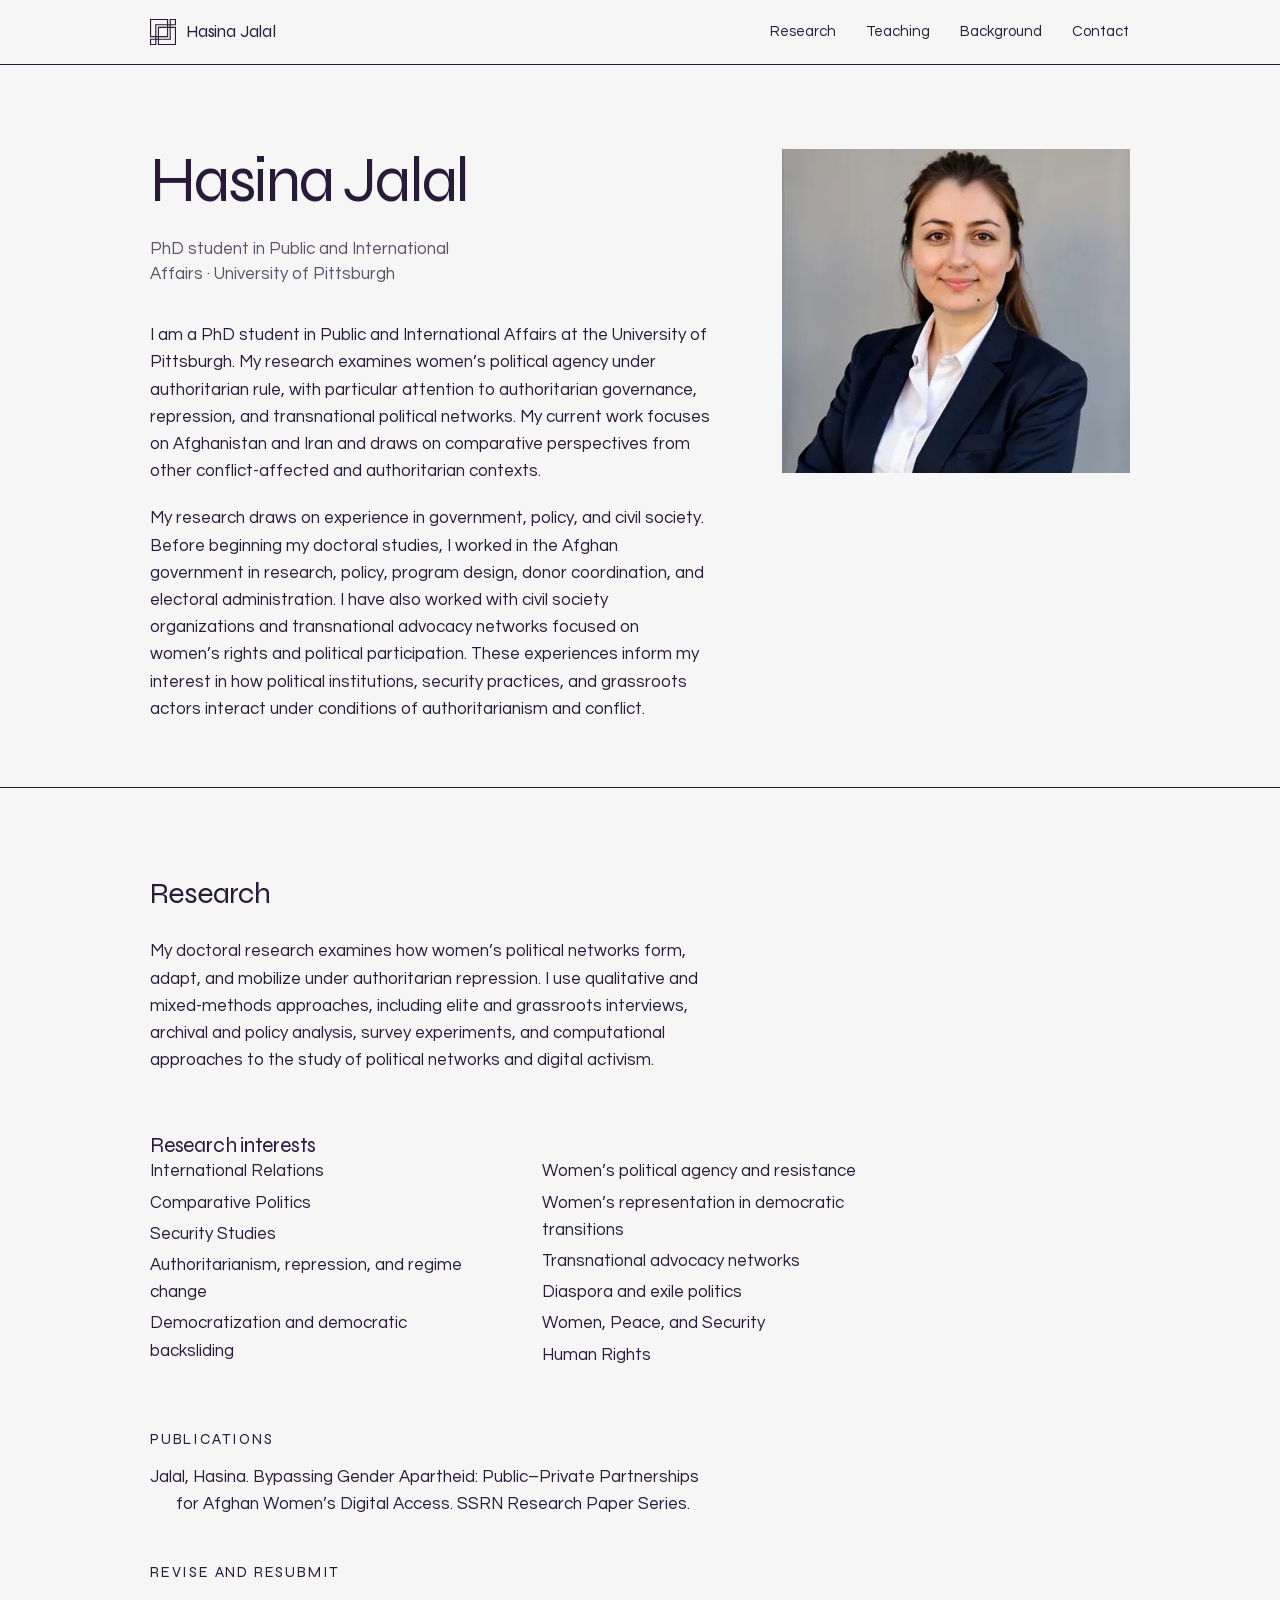
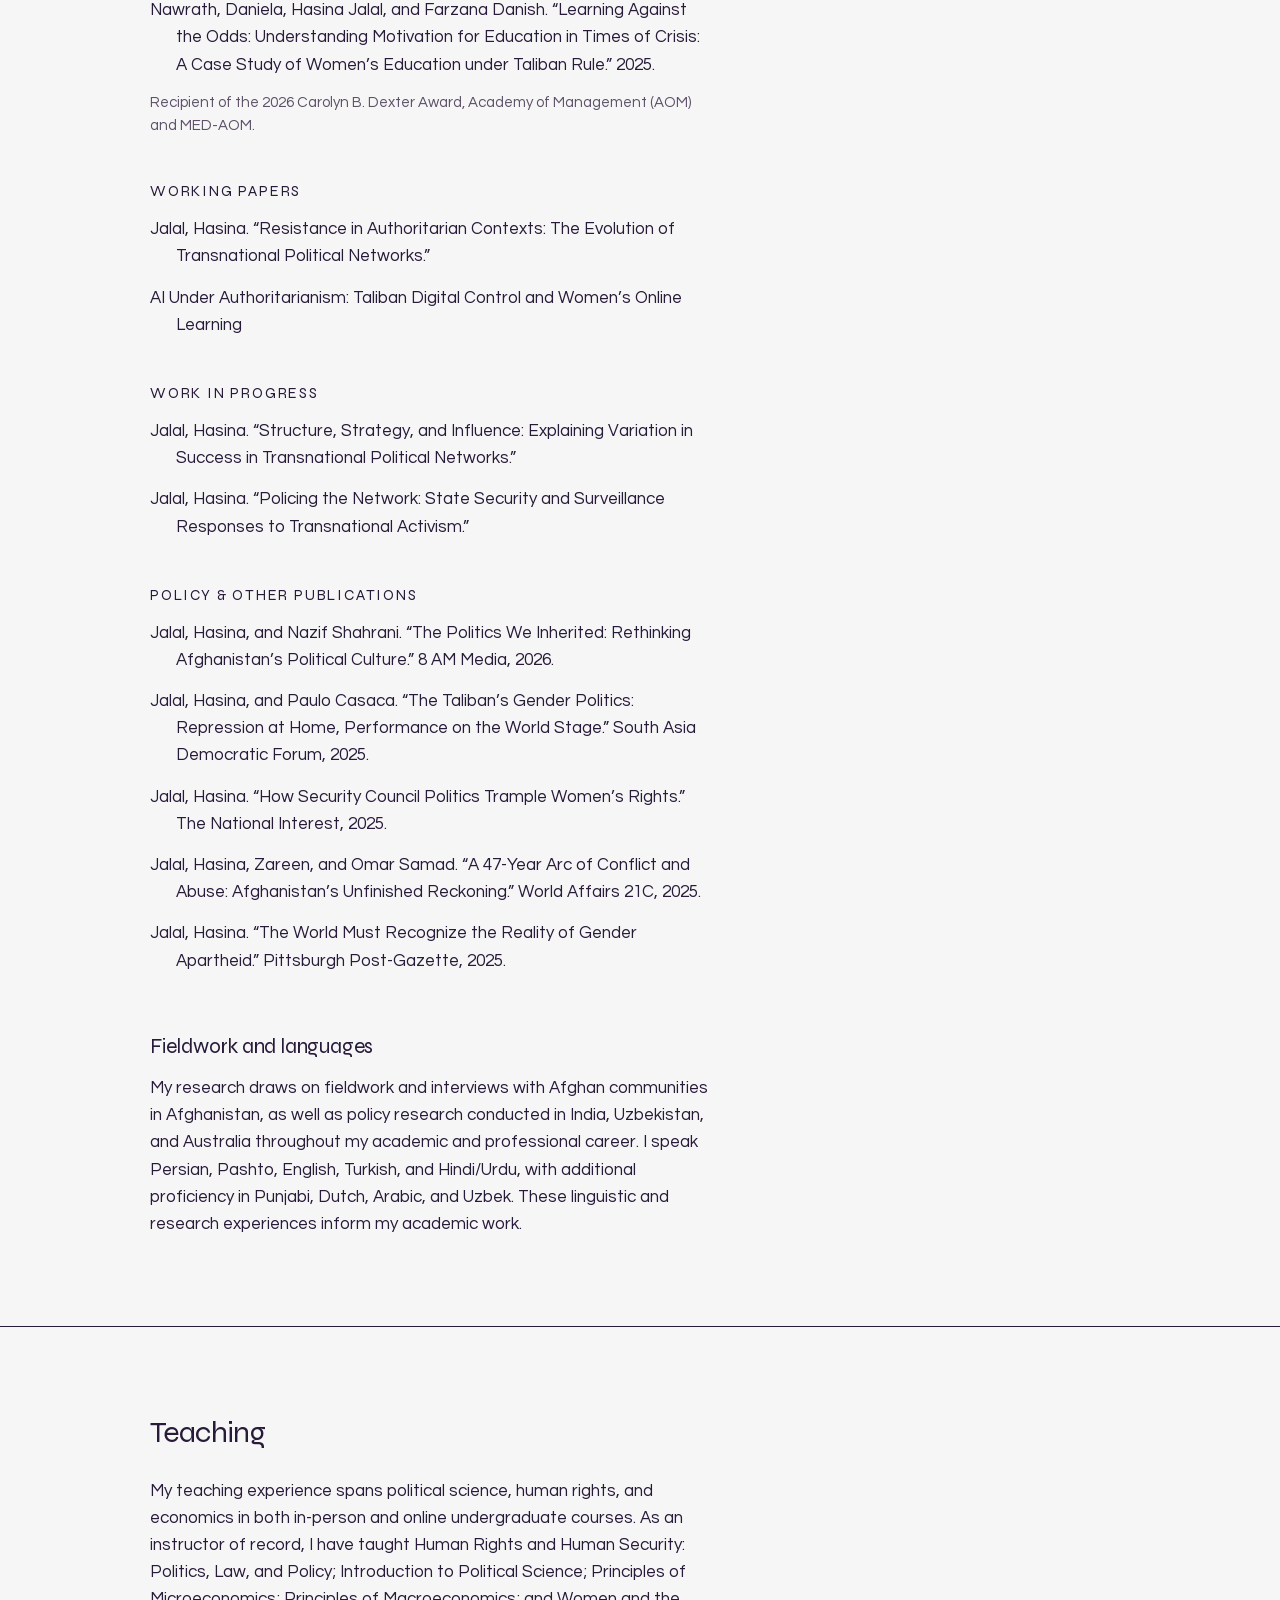
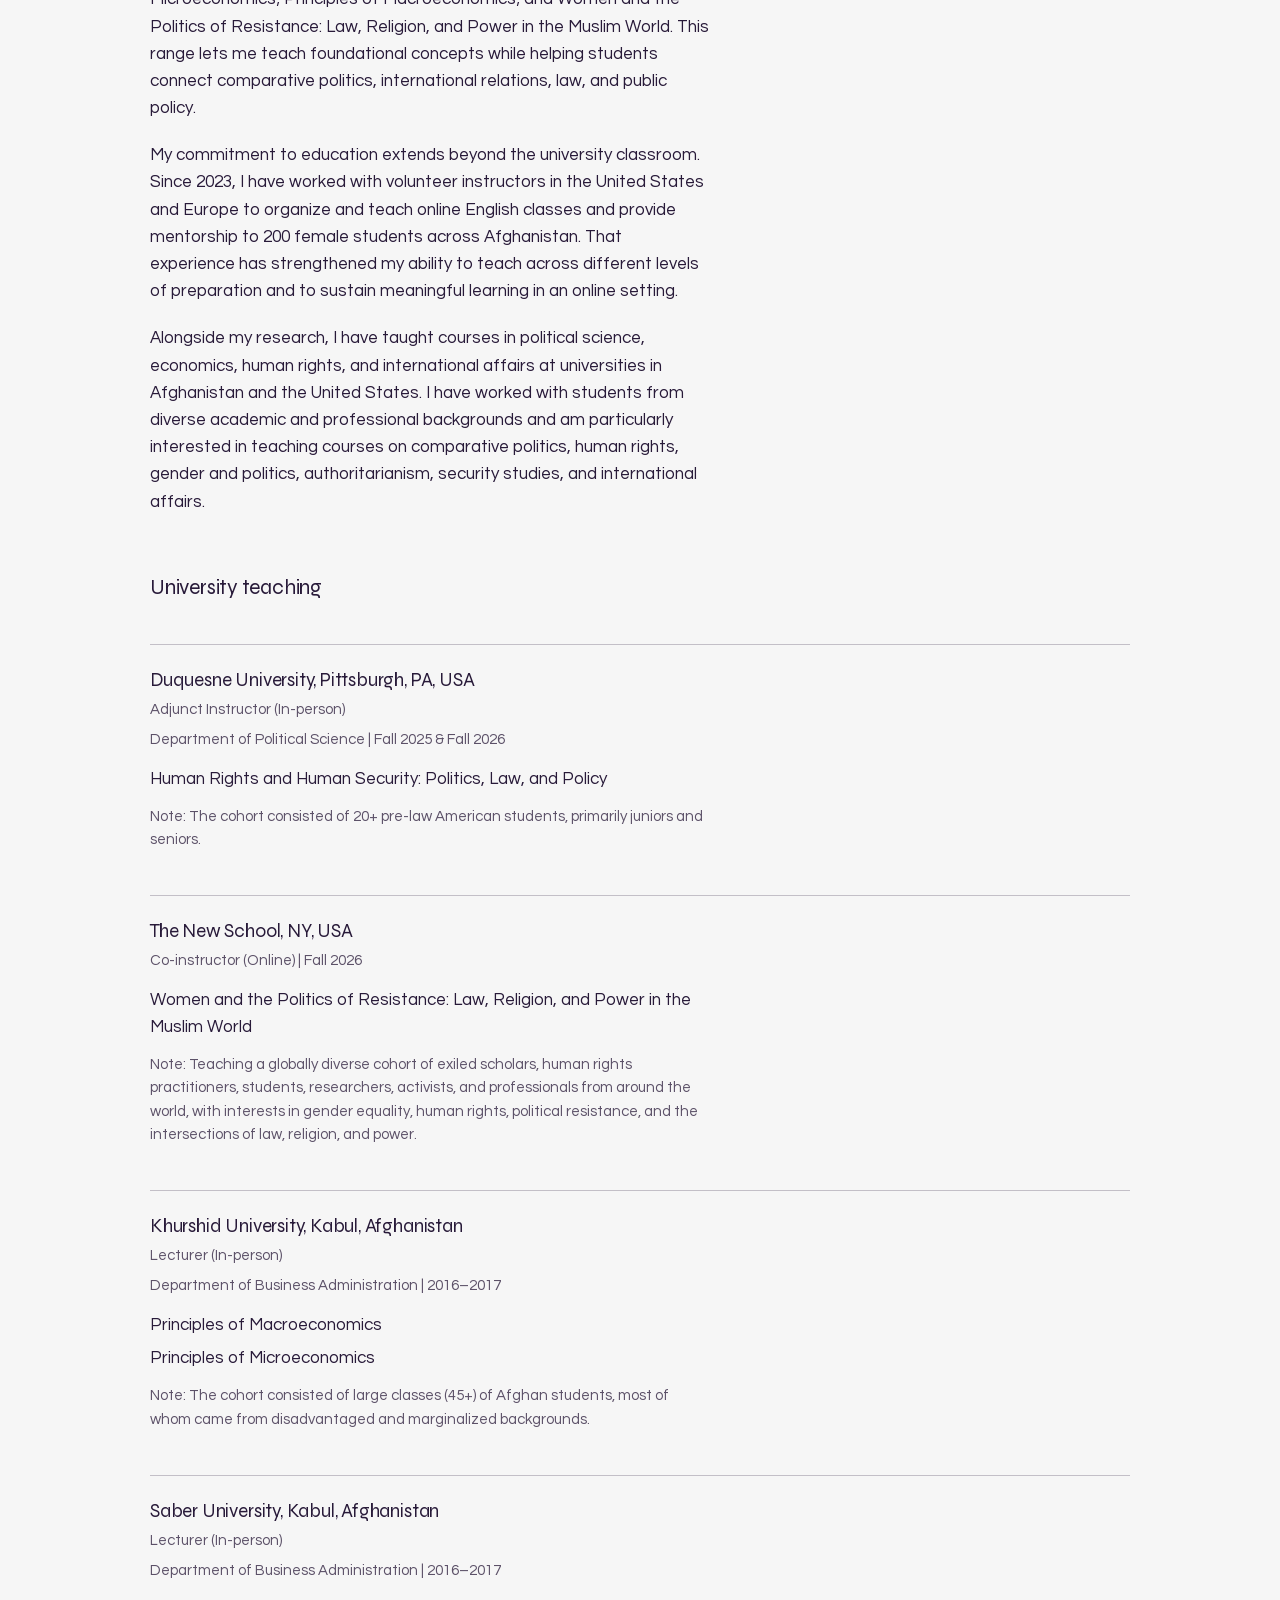
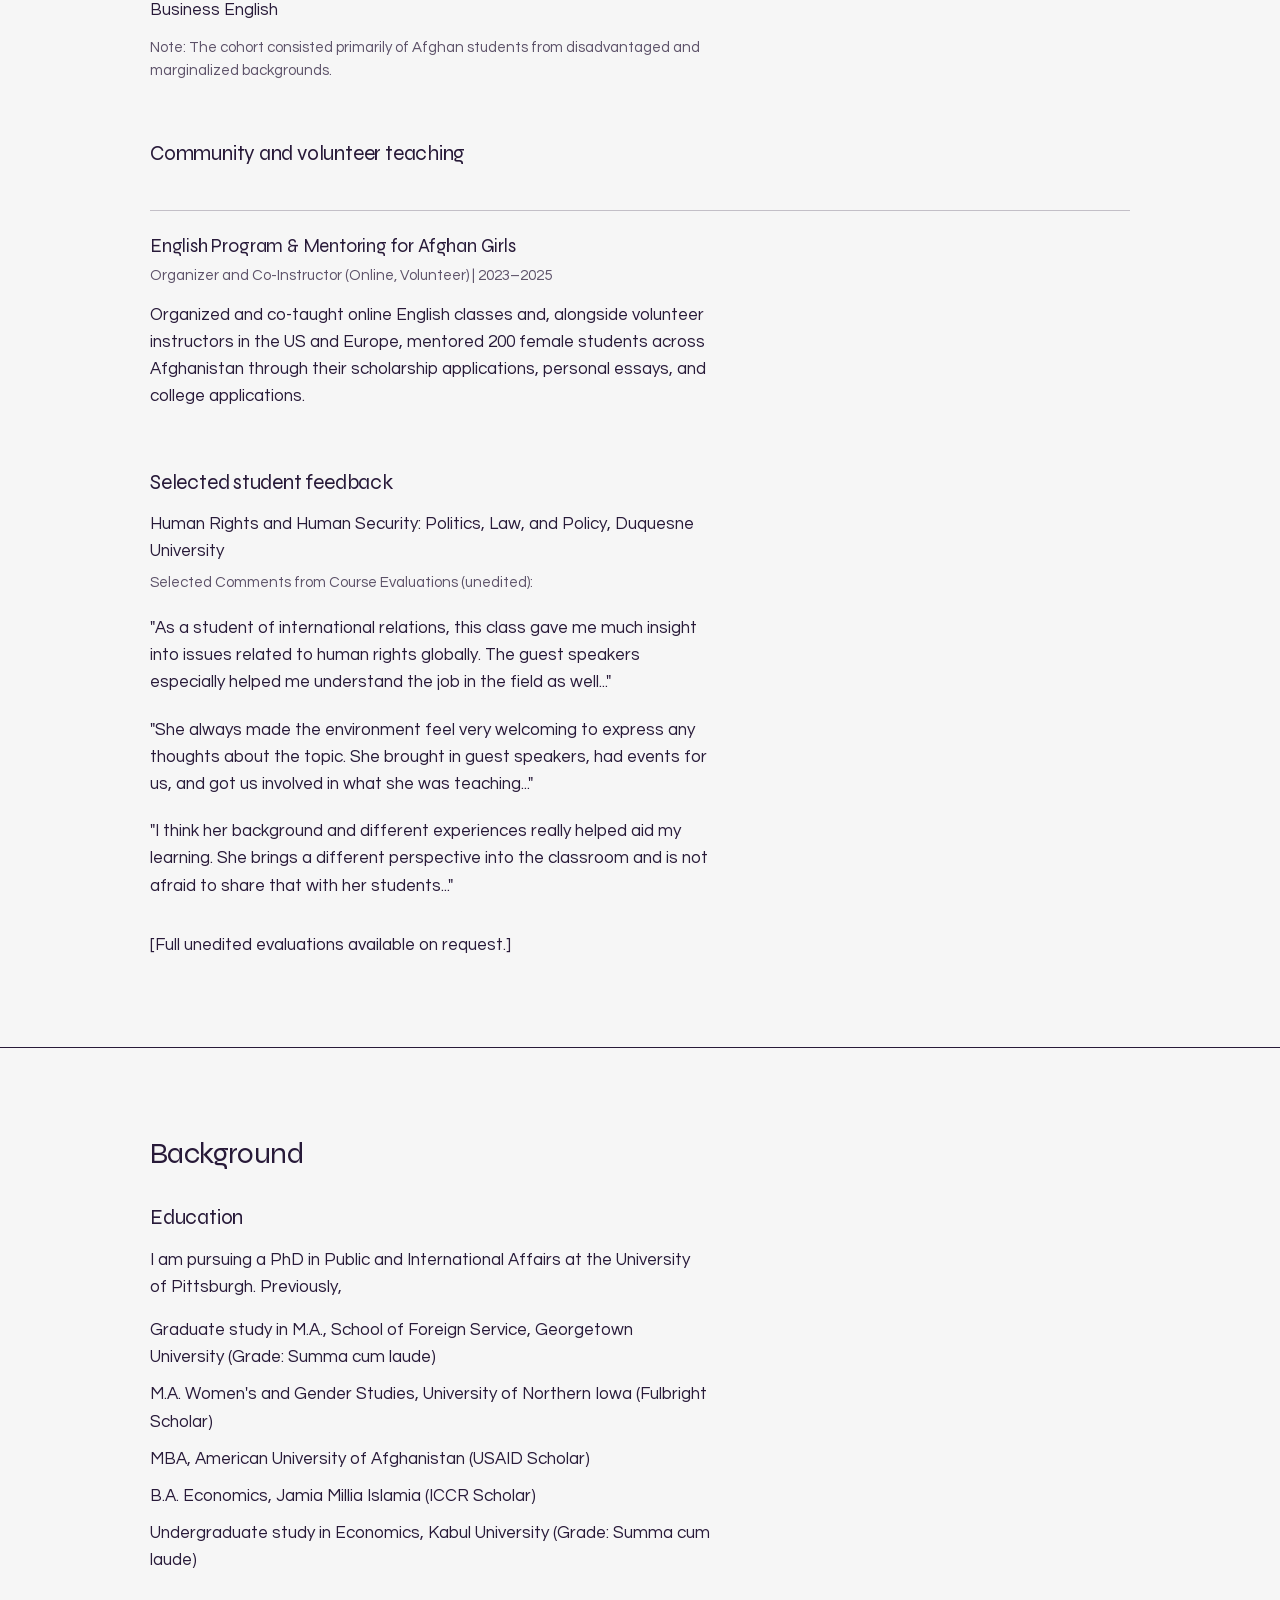
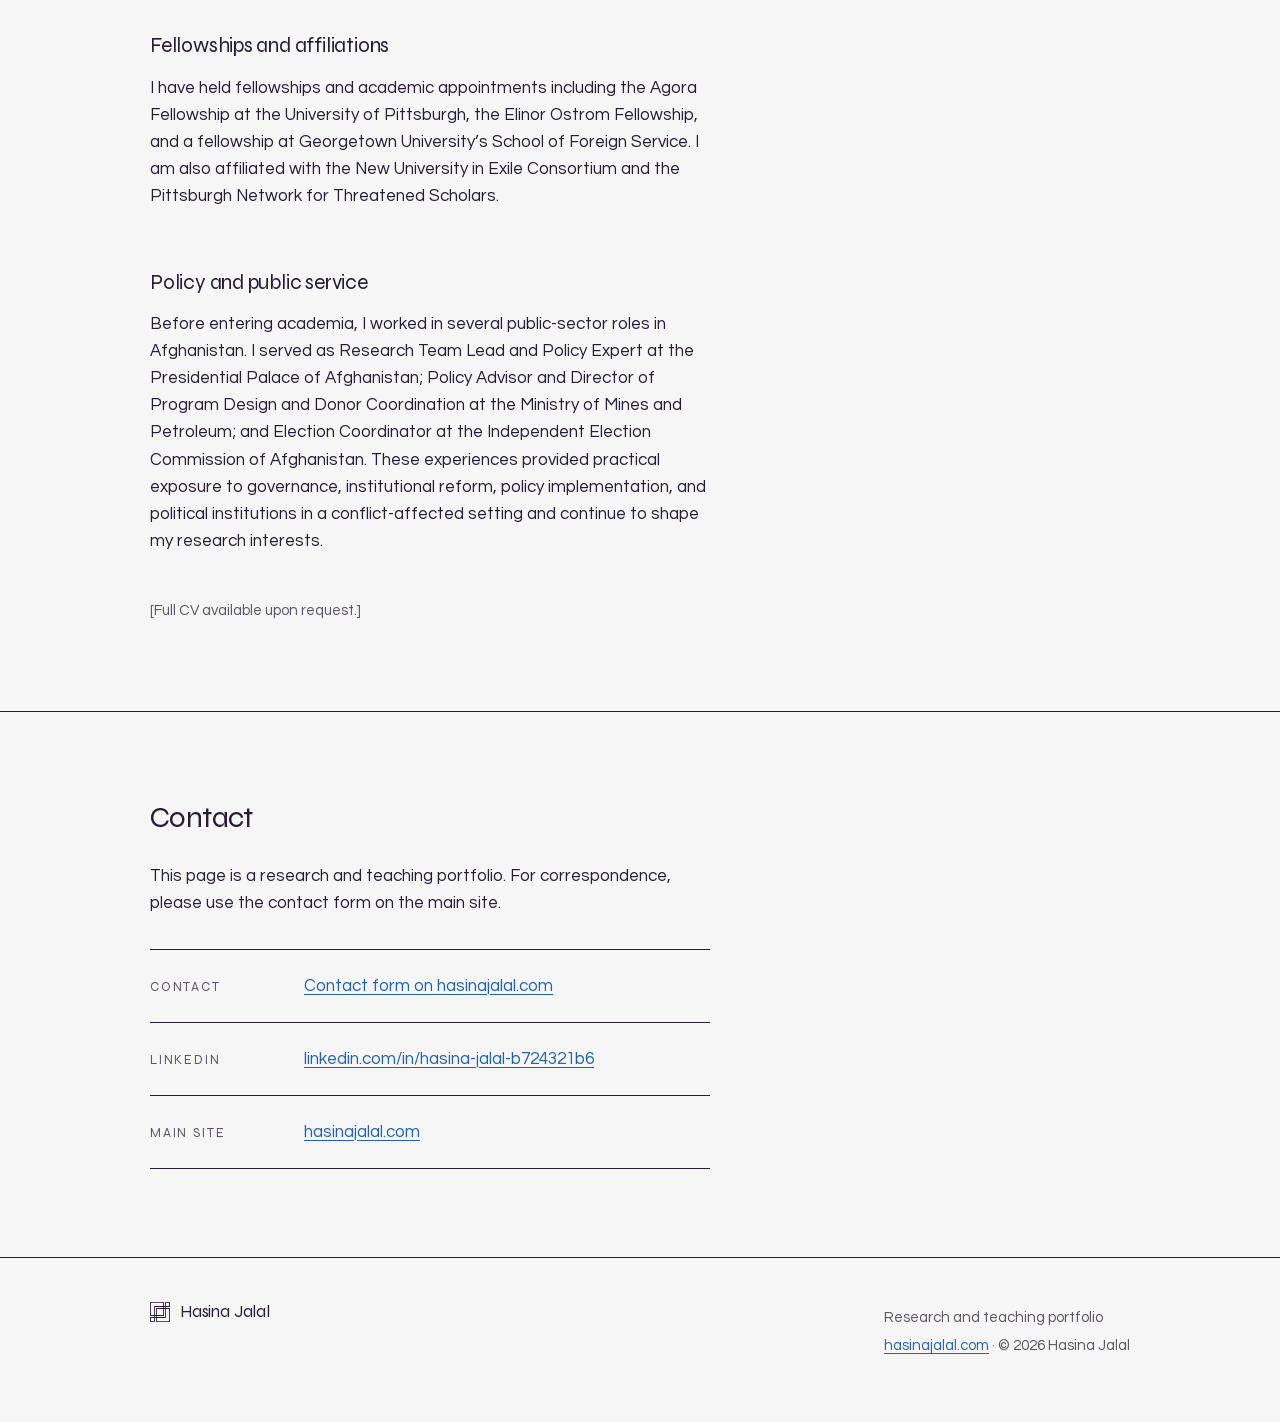
==== index.html @ 1ffb8fbf "portfolio: add research and teaching portfolio Build a self-contained academic portfolio from the re" ====
<!doctype html>
<html lang="en">
<head>
<meta charset="utf-8">
<meta name="viewport" content="width=device-width, initial-scale=1">
<title>Hasina Jalal — Research &amp; Teaching</title>
<meta name="description" content="Hasina Jalal is a PhD student in Public and International Affairs at the University of Pittsburgh. Her research examines women’s political agency under authoritarian regimes, focusing on non-democratic institutions, security governance, and gendered resistance in Afghanistan and Iran, using interviews, archival and policy analysis, and survey experiments.">
<link rel="canonical" href="https://hasinajalal.github.io/">
<meta name="color-scheme" content="light">
<meta name="theme-color" content="#F6F6F6">

<meta property="og:type" content="profile">
<meta property="og:title" content="Hasina Jalal — Research &amp; Teaching">
<meta property="og:description" content="Hasina Jalal is a PhD student in Public and International Affairs at the University of Pittsburgh. Her research examines women’s political agency under authoritarian regimes, focusing on non-democratic institutions, security governance, and gendered resistance in Afghanistan and Iran.">
<meta property="og:url" content="https://hasinajalal.github.io/">
<meta property="og:site_name" content="Hasina Jalal">
<meta property="og:image" content="https://hasinajalal.github.io/assets/img/portrait-696.jpg">
<meta property="og:image:type" content="image/jpeg">
<meta property="og:image:width" content="696">
<meta property="og:image:height" content="648">
<meta property="og:image:alt" content="Hasina Jalal">
<meta name="twitter:card" content="summary">
<meta name="twitter:title" content="Hasina Jalal — Research &amp; Teaching">
<meta name="twitter:description" content="Hasina Jalal is a PhD student in Public and International Affairs at the University of Pittsburgh. Her research examines women’s political agency under authoritarian regimes, focusing on non-democratic institutions, security governance, and gendered resistance in Afghanistan and Iran.">
<meta name="twitter:image" content="https://hasinajalal.github.io/assets/img/portrait-696.jpg">
<meta name="twitter:image:alt" content="Hasina Jalal">

<link rel="icon" href="assets/img/mark.svg" type="image/svg+xml">
<link rel="preload" href="assets/fonts/questrial-400.woff2" as="font" type="font/woff2" crossorigin>
<link rel="preload" href="assets/fonts/syne-400.woff2" as="font" type="font/woff2" crossorigin>
<link rel="stylesheet" href="assets/css/site.css">

<script type="application/ld+json">
{
  "@context": "https://schema.org",
  "@type": "Person",
  "name": "Hasina Jalal",
  "jobTitle": "PhD Student",
  "affiliation": {
    "@type": "Organization",
    "name": "University of Pittsburgh"
  },
  "url": "https://hasinajalal.github.io/",
  "image": "https://hasinajalal.github.io/assets/img/portrait-696.jpg",
  "sameAs": [
    "https://www.hasinajalal.com/",
    "https://www.linkedin.com/in/hasina-jalal-b724321b6/"
  ]
}
</script>
</head>
<body>
<a class="skip-link" href="#main">Skip to content</a>

<header class="masthead">
  <div class="band masthead__inner">
    <a class="wordmark" href="index.html">
      <svg class="mark" viewBox="20 19.997 160 160.006" role="presentation" aria-hidden="true" xmlns="http://www.w3.org/2000/svg">
        <path d="M180 59.122h-39.123V19.997H180v39.125zm-32.232-6.891h25.342V26.887h-25.342v25.344z"/>
        <path d="M131.649 131.648H20V19.997h111.649v111.651zm-104.758-6.891h97.868v-97.87H26.891v97.87z"/>
        <path d="M180 179.999H68.351V68.347H180v111.652zm-104.759-6.891h97.868v-97.87H75.241v97.87z"/>
        <path d="M147.765 147.768H52.232V52.234h95.533v95.534zm-88.642-6.891h81.752V59.124H59.123v81.753z"/>
        <path d="M59.123 180.003H20v-39.125h39.123v39.125zm-32.232-6.89h25.342v-25.344H26.891v25.344z"/>
      </svg>
      Hasina Jalal
    </a>
    <nav class="site-nav" aria-label="On this page" data-section-nav>
      <ul role="list">
        <li><a href="#research">Research</a></li>
        <li><a href="#teaching">Teaching</a></li>
        <li><a href="#background">Background</a></li>
        <li><a href="#contact">Contact</a></li>
      </ul>
    </nav>
  </div>
</header>

<main class="site-main" id="main" tabindex="-1">

  <section class="hero band" aria-labelledby="hero-name">
    <div class="hero__head">
      <h1 id="hero-name">Hasina Jalal</h1>
      <p class="hero__role">PhD student in Public and International Affairs · University of Pittsburgh</p>
    </div>

    <figure class="hero__figure">
      <picture>
        <source type="image/webp" srcset="assets/img/portrait-348.webp 348w, assets/img/portrait-696.webp 696w, assets/img/portrait-1044.webp 1044w" sizes="(max-width: 640px) 272px, 348px">
        <img src="assets/img/portrait-696.jpg" srcset="assets/img/portrait-348.jpg 348w, assets/img/portrait-696.jpg 696w, assets/img/portrait-1044.jpg 1044w" sizes="(max-width: 640px) 272px, 348px" width="348" height="324" alt="Hasina Jalal" fetchpriority="high" decoding="async">
      </picture>
    </figure>

    <div class="hero__body">
      <p>I am a PhD student in Public and International Affairs at the University of Pittsburgh. My research examines women’s political agency under authoritarian rule, with particular attention to authoritarian governance, repression, and transnational political networks. My current work focuses on Afghanistan and Iran and draws on comparative perspectives from other conflict-affected and authoritarian contexts.</p>
      <p>My research draws on experience in government, policy, and civil society. Before beginning my doctoral studies, I worked in the Afghan government in research, policy, program design, donor coordination, and electoral administration. I have also worked with civil society organizations and transnational advocacy networks focused on women’s rights and political participation. These experiences inform my interest in how political institutions, security practices, and grassroots actors interact under conditions of authoritarianism and conflict.</p>
    </div>
  </section>

  <section class="section" id="research" aria-labelledby="research-title" tabindex="-1">
    <div class="band">
      <h2 class="section__title" id="research-title">Research</h2>

      <p class="section__lead">My doctoral research examines how women’s political networks form, adapt, and mobilize under authoritarian repression. I use qualitative and mixed-methods approaches, including elite and grassroots interviews, archival and policy analysis, survey experiments, and computational approaches to the study of political networks and digital activism.</p>

      <div class="group">
        <h3 class="group__title">Research interests</h3>
        <ul class="interests" role="list">
          <li>International Relations</li>
          <li>Comparative Politics</li>
          <li>Security Studies</li>
          <li>Authoritarianism, repression, and regime change</li>
          <li>Democratization and democratic backsliding</li>
          <li>Women’s political agency and resistance</li>
          <li>Women’s representation in democratic transitions</li>
          <li>Transnational advocacy networks</li>
          <li>Diaspora and exile politics</li>
          <li>Women, Peace, and Security</li>
          <li>Human Rights</li>
        </ul>
      </div>

      <div class="pub-group">
        <h3 class="pub-group__label">PUBLICATIONS</h3>
        <ul class="citations" role="list">
          <li>Jalal, Hasina. Bypassing Gender Apartheid: Public–Private Partnerships for Afghan Women’s Digital Access. SSRN Research Paper Series.</li>
        </ul>
      </div>

      <div class="pub-group">
        <h3 class="pub-group__label">REVISE AND RESUBMIT</h3>
        <ul class="citations" role="list">
          <li>Nawrath, Daniela, Hasina Jalal, and Farzana Danish. “Learning Against the Odds: Understanding Motivation for Education in Times of Crisis: A Case Study of Women’s Education under Taliban Rule.” 2025.</li>
        </ul>
        <p class="citation-note">Recipient of the 2026 Carolyn B. Dexter Award, Academy of Management (AOM) and MED-AOM.</p>
      </div>

      <div class="pub-group">
        <h3 class="pub-group__label">WORKING PAPERS</h3>
        <ul class="citations" role="list">
          <li>Jalal, Hasina. “Resistance in Authoritarian Contexts: The Evolution of Transnational Political Networks.”</li>
          <li>AI Under Authoritarianism: Taliban Digital Control and Women’s Online Learning</li>
        </ul>
      </div>

      <div class="pub-group">
        <h3 class="pub-group__label">WORK IN PROGRESS</h3>
        <ul class="citations" role="list">
          <li>Jalal, Hasina. “Structure, Strategy, and Influence: Explaining Variation in Success in Transnational Political Networks.”</li>
          <li>Jalal, Hasina. “Policing the Network: State Security and Surveillance Responses to Transnational Activism.”</li>
        </ul>
      </div>

      <div class="pub-group">
        <h3 class="pub-group__label">POLICY &amp; OTHER PUBLICATIONS</h3>
        <ul class="citations" role="list">
          <li>Jalal, Hasina, and Nazif Shahrani. “The Politics We Inherited: Rethinking Afghanistan’s Political Culture.” 8 AM Media, 2026.</li>
          <li>Jalal, Hasina, and Paulo Casaca. “The Taliban’s Gender Politics: Repression at Home, Performance on the World Stage.” South Asia Democratic Forum, 2025.</li>
          <li>Jalal, Hasina. “How Security Council Politics Trample Women’s Rights.” The National Interest, 2025.</li>
          <li>Jalal, Hasina, Zareen, and Omar Samad. “A 47-Year Arc of Conflict and Abuse: Afghanistan’s Unfinished Reckoning.” World Affairs 21C, 2025.</li>
          <li>Jalal, Hasina. “The World Must Recognize the Reality of Gender Apartheid.” Pittsburgh Post-Gazette, 2025.</li>
        </ul>
      </div>

      <div class="group">
        <h3 class="group__title">Fieldwork and languages</h3>
        <p>My research draws on fieldwork and interviews with Afghan communities in Afghanistan, as well as policy research conducted in India, Uzbekistan, and Australia throughout my academic and professional career. I speak Persian, Pashto, English, Turkish, and Hindi/Urdu, with additional proficiency in Punjabi, Dutch, Arabic, and Uzbek. These linguistic and research experiences inform my academic work.</p>
      </div>
    </div>
  </section>

  <section class="section" id="teaching" aria-labelledby="teaching-title" tabindex="-1">
    <div class="band">
      <h2 class="section__title" id="teaching-title">Teaching</h2>

      <div class="section__lead">
        <p>My teaching experience spans political science, human rights, and economics in both in-person and online undergraduate courses. As an instructor of record, I have taught Human Rights and Human Security: Politics, Law, and Policy; Introduction to Political Science; Principles of Microeconomics; Principles of Macroeconomics; and Women and the Politics of Resistance: Law, Religion, and Power in the Muslim World. This range lets me teach foundational concepts while helping students connect comparative politics, international relations, law, and public policy.</p>
        <p>My commitment to education extends beyond the university classroom. Since 2023, I have worked with volunteer instructors in the United States and Europe to organize and teach online English classes and provide mentorship to 200 female students across Afghanistan. That experience has strengthened my ability to teach across different levels of preparation and to sustain meaningful learning in an online setting.</p>
        <p>Alongside my research, I have taught courses in political science, economics, human rights, and international affairs at universities in Afghanistan and the United States. I have worked with students from diverse academic and professional backgrounds and am particularly interested in teaching courses on comparative politics, human rights, gender and politics, authoritarianism, security studies, and international affairs.</p>
      </div>

      <div class="group">
        <h3 class="group__title">University teaching</h3>

        <div class="teaching-entry">
          <h4 class="teaching-entry__title">Duquesne University, Pittsburgh, PA, USA</h4>
          <p class="teaching-entry__meta">Adjunct Instructor (In-person)</p>
          <p class="teaching-entry__meta">Department of Political Science | Fall 2025 &amp; Fall 2026</p>
          <ul class="courses" role="list">
            <li>Human Rights and Human Security: Politics, Law, and Policy</li>
          </ul>
          <p class="note">Note: The cohort consisted of 20+ pre-law American students, primarily juniors and seniors.</p>
        </div>

        <div class="teaching-entry">
          <h4 class="teaching-entry__title">The New School, NY, USA</h4>
          <p class="teaching-entry__meta">Co-instructor (Online) | Fall 2026</p>
          <ul class="courses" role="list">
            <li>Women and the Politics of Resistance: Law, Religion, and Power in the Muslim World</li>
          </ul>
          <p class="note">Note: Teaching a globally diverse cohort of exiled scholars, human rights practitioners, students, researchers, activists, and professionals from around the world, with interests in gender equality, human rights, political resistance, and the intersections of law, religion, and power.</p>
        </div>

        <div class="teaching-entry">
          <h4 class="teaching-entry__title">Khurshid University, Kabul, Afghanistan</h4>
          <p class="teaching-entry__meta">Lecturer (In-person)</p>
          <p class="teaching-entry__meta">Department of Business Administration | 2016–2017</p>
          <ul class="courses" role="list">
            <li>Principles of Macroeconomics</li>
            <li>Principles of Microeconomics</li>
          </ul>
          <p class="note">Note: The cohort consisted of large classes (45+) of Afghan students, most of whom came from disadvantaged and marginalized backgrounds.</p>
        </div>

        <div class="teaching-entry">
          <h4 class="teaching-entry__title">Saber University, Kabul, Afghanistan</h4>
          <p class="teaching-entry__meta">Lecturer (In-person)</p>
          <p class="teaching-entry__meta">Department of Business Administration | 2016–2017</p>
          <ul class="courses" role="list">
            <li>Business English</li>
          </ul>
          <p class="note">Note: The cohort consisted primarily of Afghan students from disadvantaged and marginalized backgrounds.</p>
        </div>
      </div>

      <div class="group">
        <h3 class="group__title">Community and volunteer teaching</h3>

        <div class="teaching-entry">
          <h4 class="teaching-entry__title">English Program &amp; Mentoring for Afghan Girls</h4>
          <p class="teaching-entry__meta">Organizer and Co-Instructor (Online, Volunteer) | 2023–2025</p>
          <p class="teaching-entry__detail">Organized and co-taught online English classes and, alongside volunteer instructors in the US and Europe, mentored 200 female students across Afghanistan through their scholarship applications, personal essays, and college applications.</p>
        </div>
      </div>

      <div class="group">
        <h3 class="group__title">Selected student feedback</h3>

        <div class="feedback">
          <p class="feedback__source">Human Rights and Human Security: Politics, Law, and Policy, Duquesne University</p>
          <p class="feedback__meta">Selected Comments from Course Evaluations (unedited):</p>

          <blockquote>
            <p>"As a student of international relations, this class gave me much insight into issues related to human rights globally. The guest speakers especially helped me understand the job in the field as well..."</p>
          </blockquote>
          <blockquote>
            <p>"She always made the environment feel very welcoming to express any thoughts about the topic. She brought in guest speakers, had events for us, and got us involved in what she was teaching..."</p>
          </blockquote>
          <blockquote>
            <p>"I think her background and different experiences really helped aid my learning. She brings a different perspective into the classroom and is not afraid to share that with her students..."</p>
          </blockquote>

          <p class="feedback__note">[Full unedited evaluations available on request.]</p>
        </div>
      </div>
    </div>
  </section>

  <section class="section" id="background" aria-labelledby="background-title" tabindex="-1">
    <div class="band">
      <h2 class="section__title" id="background-title">Background</h2>

      <div class="group">
        <h3 class="group__title">Education</h3>
        <p>I am pursuing a PhD in Public and International Affairs at the University of Pittsburgh. Previously,</p>
        <ul class="education" role="list">
          <li>Graduate study in M.A., School of Foreign Service, Georgetown University (Grade: Summa cum laude)</li>
          <li>M.A. Women's and Gender Studies, University of Northern Iowa (Fulbright Scholar)</li>
          <li>MBA, American University of Afghanistan (USAID Scholar)</li>
          <li>B.A. Economics, Jamia Millia Islamia (ICCR Scholar)</li>
          <li>Undergraduate study in Economics, Kabul University (Grade: Summa cum laude)</li>
        </ul>
      </div>

      <div class="group">
        <h3 class="group__title">Fellowships and affiliations</h3>
        <p>I have held fellowships and academic appointments including the Agora Fellowship at the University of Pittsburgh, the Elinor Ostrom Fellowship, and a fellowship at Georgetown University’s School of Foreign Service. I am also affiliated with the New University in Exile Consortium and the Pittsburgh Network for Threatened Scholars.</p>
      </div>

      <div class="group">
        <h3 class="group__title">Policy and public service</h3>
        <p>Before entering academia, I worked in several public-sector roles in Afghanistan. I served as Research Team Lead and Policy Expert at the Presidential Palace of Afghanistan; Policy Advisor and Director of Program Design and Donor Coordination at the Ministry of Mines and Petroleum; and Election Coordinator at the Independent Election Commission of Afghanistan. These experiences provided practical exposure to governance, institutional reform, policy implementation, and political institutions in a conflict-affected setting and continue to shape my research interests.</p>
      </div>

      <p class="cv-note">[Full CV available upon request.]</p>
    </div>
  </section>

  <section class="section" id="contact" aria-labelledby="contact-title" tabindex="-1">
    <div class="band">
      <h2 class="section__title" id="contact-title">Contact</h2>

      <p class="section__lead">This page is a research and teaching portfolio. For correspondence, please use the contact form on the main site.</p>

      <ul class="contact-list" role="list">
        <li>
          <span class="label">Contact</span>
          <p><a href="https://www.hasinajalal.com/contact">Contact form on hasinajalal.com</a></p>
        </li>
        <li>
          <span class="label">LinkedIn</span>
          <p><a href="https://www.linkedin.com/in/hasina-jalal-b724321b6/">linkedin.com/in/hasina-jalal-b724321b6</a></p>
        </li>
        <li>
          <span class="label">Main site</span>
          <p><a href="https://www.hasinajalal.com/">hasinajalal.com</a></p>
        </li>
      </ul>
    </div>
  </section>

</main>

<footer class="site-footer">
  <div class="band site-footer__inner">
    <p class="footer-brand">
      <svg class="mark" viewBox="20 19.997 160 160.006" role="presentation" aria-hidden="true" xmlns="http://www.w3.org/2000/svg">
        <path d="M180 59.122h-39.123V19.997H180v39.125zm-32.232-6.891h25.342V26.887h-25.342v25.344z"/>
        <path d="M131.649 131.648H20V19.997h111.649v111.651zm-104.758-6.891h97.868v-97.87H26.891v97.87z"/>
        <path d="M180 179.999H68.351V68.347H180v111.652zm-104.759-6.891h97.868v-97.87H75.241v97.87z"/>
        <path d="M147.765 147.768H52.232V52.234h95.533v95.534zm-88.642-6.891h81.752V59.124H59.123v81.753z"/>
        <path d="M59.123 180.003H20v-39.125h39.123v39.125zm-32.232-6.89h25.342v-25.344H26.891v25.344z"/>
      </svg>
      Hasina Jalal
    </p>
    <div class="footer-meta">
      <p>Research and teaching portfolio</p>
      <p><a href="https://www.hasinajalal.com/">hasinajalal.com</a> · © 2026 Hasina Jalal</p>
    </div>
  </div>
</footer>

<script src="assets/js/site.js" defer></script>
</body>
</html>
---- assets/css/site.css ----
/*
 * hasinajalal.github.io — research and teaching portfolio
 *
 * Theme values are the live site's own tokens: paper #F6F6F6, ink #281A39,
 * secondary ink #5C5168, link #2061B7. No gradients, shadows or radii, because
 * the source theme declares none (--bg-gradient:none, --shd:none, --rd:0px).
 */

/* --- fonts -------------------------------------------------------------
 * Syne and Questrial, SIL OFL 1.1. The files are the latin subsets the live
 * site itself serves, copied byte for byte; see ../fonts/OFL.txt.
 */
@font-face {
  font-family: "Questrial";
  font-style: normal;
  font-weight: 400;
  font-display: swap;
  src: url("../fonts/questrial-400.woff2") format("woff2");
  unicode-range: U+0000-00FF, U+0131, U+0152-0153, U+02BB-02BC, U+02C6, U+02DA,
    U+02DC, U+2000-206F, U+2074, U+20AC, U+2122, U+2191, U+2193, U+2212, U+2215,
    U+FEFF, U+FFFD;
}

@font-face {
  font-family: "Syne";
  font-style: normal;
  font-weight: 400;
  font-display: swap;
  src: url("../fonts/syne-400.woff2") format("woff2");
  unicode-range: U+0000-00FF, U+0131, U+0152-0153, U+02BB-02BC, U+02C6, U+02DA,
    U+02DC, U+2000-206F, U+2074, U+20AC, U+2122, U+2191, U+2193, U+2212, U+2215,
    U+FEFF, U+FFFD;
}

/* --- tokens ------------------------------------------------------------ */
:root {
  --paper: #f6f6f6;
  --ink: #281a39;
  --ink-secondary: #5c5168;
  --link: #2061b7;

  --display: "Syne", "Helvetica Neue", Helvetica, Arial, sans-serif;
  --text: "Questrial", "Helvetica Neue", Helvetica, Arial, sans-serif;

  --band: 980px;
  --gutter: clamp(20px, 5vw, 40px);
  --measure: 35rem;

  --masthead-height: 64px;
}

/* --- base -------------------------------------------------------------- */
*,
*::before,
*::after {
  box-sizing: border-box;
}

html {
  -webkit-text-size-adjust: 100%;
}

body {
  margin: 0;
  background: var(--paper);
  color: var(--ink);
  font-family: var(--text);
  font-size: 17px;
  line-height: 1.6;
  font-weight: 400;
}

h1,
h2,
h3,
h4 {
  margin: 0;
  font-family: var(--display);
  font-weight: 400;
  line-height: 1.15;
  letter-spacing: -0.015em;
}

p,
ul,
ol,
blockquote,
figure {
  margin: 0;
}

ul,
ol {
  padding-left: 0;
}

a {
  color: var(--link);
  text-decoration: underline;
  text-decoration-thickness: 1px;
  text-underline-offset: 3px;
}

a:hover {
  color: var(--ink);
}

:focus-visible {
  outline: 2px solid var(--ink);
  outline-offset: 3px;
}

img {
  max-width: 100%;
  height: auto;
}

/* --- layout ------------------------------------------------------------ */
.band {
  width: min(100% - (2 * var(--gutter)), var(--band));
  margin-inline: auto;
}

.skip-link {
  position: absolute;
  top: 0;
  left: 16px;
  z-index: 30;
  padding: 12px 16px;
  background: var(--ink);
  color: var(--paper);
  font-size: 15px;
  text-decoration: none;
  transform: translateY(-120%);
}

.skip-link:focus,
.skip-link:focus-visible {
  transform: translateY(8px);
  color: var(--paper);
  outline-color: var(--paper);
}

/* --- masthead ---------------------------------------------------------- */
.masthead {
  position: sticky;
  top: 0;
  z-index: 20;
  background: var(--paper);
  border-bottom: 1px solid var(--ink);
}

.masthead__inner {
  display: flex;
  flex-wrap: wrap;
  align-items: center;
  justify-content: space-between;
  gap: 4px 24px;
  min-height: var(--masthead-height);
  padding-block: 10px;
}

.wordmark {
  display: inline-flex;
  align-items: center;
  gap: 10px;
  min-height: 44px;
  color: var(--ink);
  font-family: var(--display);
  font-size: 17px;
  letter-spacing: -0.01em;
  text-decoration: none;
}

.wordmark:hover {
  color: var(--ink);
}

.mark {
  display: block;
  flex: none;
  width: 26px;
  height: 26px;
  fill: var(--ink);
}

.site-nav ul {
  display: flex;
  flex-wrap: wrap;
  gap: 2px clamp(10px, 2.4vw, 28px);
  margin: 0;
  list-style: none;
}

.site-nav a {
  display: inline-flex;
  align-items: center;
  min-height: 44px;
  padding-inline: 1px;
  color: var(--ink);
  font-size: 15px;
  text-decoration: none;
}

.site-nav a:hover {
  color: var(--link);
}

.site-nav a[aria-current] {
  text-decoration: underline;
  text-decoration-thickness: 1px;
  text-underline-offset: 4px;
}

/* --- hero -------------------------------------------------------------- */
.hero {
  display: grid;
  grid-template-columns: minmax(0, 1fr) minmax(0, 348px);
  grid-template-areas:
    "head figure"
    "body figure";
  column-gap: clamp(32px, 5vw, 72px);
  align-items: start;
  padding-block: clamp(48px, 7vw, 84px) clamp(40px, 5vw, 64px);
}

.hero__head {
  grid-area: head;
}

.hero__body {
  grid-area: body;
  margin-top: clamp(28px, 4vw, 36px);
  max-width: var(--measure);
}

.hero__figure {
  grid-area: figure;
  justify-self: end;
  width: 100%;
  max-width: 348px;
}

.hero__figure img {
  display: block;
  width: 100%;
  height: auto;
  aspect-ratio: 348 / 324;
  object-fit: cover;
  object-position: center;
}

.hero h1 {
  max-width: 18ch;
  font-size: clamp(42px, 6.4vw, 64px);
  line-height: 1;
  letter-spacing: -0.035em;
}

.hero__role {
  margin-top: clamp(16px, 2.4vw, 24px);
  max-width: 34ch;
  color: var(--ink-secondary);
  font-size: 17px;
  line-height: 1.45;
}

.hero__body p + p {
  margin-top: 20px;
}

/* --- sections ---------------------------------------------------------- */
.section {
  border-top: 1px solid var(--ink);
  padding-block: clamp(48px, 7vw, 88px);
}

.section,
.site-main {
  scroll-margin-top: calc(var(--masthead-offset, var(--masthead-height)) + 20px);
}

/* Anchor jumps move focus to the section (tabindex="-1") so the next Tab
   continues from there; the outline would be a rectangle around a whole
   screenful that the reader did not choose as a target. */
.section:focus {
  outline: none;
}

.section__title {
  font-size: clamp(26px, 3vw, 30px);
  letter-spacing: -0.02em;
}

.section__lead {
  margin-top: clamp(20px, 3vw, 28px);
  max-width: var(--measure);
}

.section__lead p + p {
  margin-top: 20px;
}

.section__title + .group {
  margin-top: clamp(28px, 4vw, 36px);
}

.group {
  margin-top: clamp(40px, 5vw, 60px);
}

.group__title {
  font-size: 21px;
  letter-spacing: -0.01em;
}

.group__title + * {
  margin-top: 16px;
}

.group p,
.group li {
  max-width: var(--measure);
}

/* --- research ---------------------------------------------------------- */
.interests {
  margin: 0;
  max-width: var(--measure);
  list-style: none;
}

.interests li + li {
  margin-top: 4px;
}

/* Two columns once the measure has room for them; a single column below, so
   the longest interest still fits on one line on a phone. */
@media (min-width: 640px) {
  .interests {
    /* The list is an index, not prose: give the two columns enough room to
       keep most interests on one line while the paragraphs stay at --measure. */
    max-width: 46rem;
    columns: 2;
    column-gap: clamp(24px, 4vw, 48px);
  }

  .interests li {
    break-inside: avoid;
  }
}

.pub-group {
  margin-top: clamp(32px, 4vw, 44px);
}

/* The first publication group follows the research-interests group, so it
   needs the full group gap rather than the gap between two categories. */
.group + .pub-group {
  margin-top: clamp(40px, 5vw, 60px);
}

.pub-group__label {
  font-family: var(--display);
  font-size: 15px;
  font-weight: 400;
  letter-spacing: 0.12em;
  line-height: 1.4;
  text-transform: uppercase;
  color: var(--ink);
}

.citations {
  margin-top: 14px;
  list-style: none;
}

.citations li {
  max-width: var(--measure);
  padding-left: 1.5em;
  text-indent: -1.5em;
  overflow-wrap: anywhere;
}

.citations li + li {
  margin-top: 14px;
}

.citation-note {
  max-width: var(--measure);
  margin-top: 12px;
  color: var(--ink-secondary);
  font-size: 15px;
  line-height: 1.55;
}

/* --- teaching ---------------------------------------------------------- */
.teaching-entry {
  margin-top: clamp(32px, 4vw, 44px);
  padding-top: clamp(20px, 3vw, 24px);
  /* The source theme's own light divider (#c3bfc7), so an entry reads as a
     row inside a group rather than as another section. */
  border-top: 1px solid #c3bfc7;
}

.teaching-entry__title {
  font-size: 19px;
  letter-spacing: -0.01em;
}

.teaching-entry__meta {
  margin-top: 8px;
  color: var(--ink-secondary);
  font-size: 15px;
  line-height: 1.5;
}

.teaching-entry__detail {
  margin-top: 14px;
  max-width: var(--measure);
}

.courses {
  margin-top: 14px;
  list-style: none;
}

.courses li + li {
  margin-top: 6px;
}

.note {
  max-width: var(--measure);
  margin-top: 12px;
  color: var(--ink-secondary);
  font-size: 15px;
  line-height: 1.55;
}

.feedback__source {
  font-size: 17px;
}

.feedback__meta {
  margin-top: 6px;
  color: var(--ink-secondary);
  font-size: 15px;
}

.feedback blockquote {
  max-width: var(--measure);
  margin-top: 20px;
}

.feedback__note {
  max-width: var(--measure);
  margin-top: clamp(24px, 3vw, 32px);
}

/* --- education --------------------------------------------------------- */
.education {
  margin-top: 16px;
  list-style: none;
}

.education li {
  max-width: var(--measure);
}

.education li + li {
  margin-top: 10px;
}

.cv-note {
  margin-top: clamp(32px, 4vw, 44px);
  color: var(--ink-secondary);
  font-size: 15px;
}

/* --- contact ----------------------------------------------------------- */
.contact-list {
  margin-top: clamp(24px, 3vw, 32px);
  list-style: none;
  max-width: var(--measure);
}

.contact-list li {
  display: grid;
  grid-template-columns: 130px minmax(0, 1fr);
  gap: 4px 24px;
  align-items: baseline;
  padding-block: 14px;
  border-top: 1px solid var(--ink);
}

.contact-list li:last-child {
  border-bottom: 1px solid var(--ink);
}

.contact-list .label {
  color: var(--ink-secondary);
  font-family: var(--display);
  font-size: 13px;
  letter-spacing: 0.14em;
  text-transform: uppercase;
}

.contact-list p {
  overflow-wrap: anywhere;
}

.contact-list a {
  display: inline-flex;
  align-items: center;
  min-height: 44px;
}

/* --- footer ------------------------------------------------------------ */
.site-footer {
  border-top: 1px solid var(--ink);
  padding-block: clamp(28px, 4vw, 40px) clamp(40px, 6vw, 64px);
}

.site-footer__inner {
  display: flex;
  flex-wrap: wrap;
  align-items: baseline;
  justify-content: space-between;
  gap: 16px 32px;
}

.footer-brand {
  display: inline-flex;
  align-items: center;
  gap: 10px;
  font-family: var(--display);
  font-size: 17px;
  letter-spacing: -0.01em;
}

.footer-brand .mark {
  width: 20px;
  height: 20px;
}

.footer-meta {
  color: var(--ink-secondary);
  font-size: 15px;
}

.footer-meta a {
  color: var(--link);
}

.footer-meta p + p {
  margin-top: 4px;
}

/* --- 404 --------------------------------------------------------------- */
.message {
  padding-block: clamp(64px, 10vw, 120px);
}

.message h1 {
  font-size: clamp(34px, 5vw, 48px);
  letter-spacing: -0.03em;
}

.message p {
  margin-top: 20px;
  max-width: 46ch;
}

.message .back {
  margin-top: 32px;
  font-size: 17px;
}

/* --- motion ------------------------------------------------------------
 * The site is static; the only animation is one short first-paint fade,
 * and only for readers who have not asked for reduced motion.
 */
@media (prefers-reduced-motion: no-preference) {
  .site-main {
    animation: page-fade 150ms linear both;
  }
}

@keyframes page-fade {
  from {
    opacity: 0;
  }

  to {
    opacity: 1;
  }
}

/* --- small screens ----------------------------------------------------- */
@media (max-width: 879px) {
  .hero {
    grid-template-columns: minmax(0, 1fr);
    grid-template-areas:
      "head"
      "figure"
      "body";
    row-gap: 28px;
  }

  .hero__figure {
    justify-self: start;
    max-width: 348px;
  }
}

@media (max-width: 640px) {
  :root {
    --masthead-height: 104px;
  }

  .hero__figure {
    max-width: 272px;
  }

  .masthead__inner {
    padding-block: 6px 4px;
  }

  .site-nav {
    width: 100%;
  }

  .site-nav ul {
    justify-content: space-between;
    gap: 2px 8px;
  }

  /* 13px keeps all four labels on one row at 320px in both engines, so the
     masthead stays 104px and the anchor offsets below stay correct. */
  .site-nav a {
    font-size: 13px;
  }

  .contact-list li {
    grid-template-columns: minmax(0, 1fr);
  }
}

/* --- print ------------------------------------------------------------- */
@media print {
  :root {
    --paper: #fff;
    --ink: #000;
    --ink-secondary: #333;
    --link: #000;
    --gutter: 10mm;
    --masthead-height: 0px;
  }

  body {
    font-size: 11pt;
    line-height: 1.45;
  }

  .masthead,
  .skip-link {
    display: none;
  }

  .site-main {
    animation: none;
  }

  .section {
    padding-block: 18pt;
    border-top: 1px solid #000;
  }

  .hero {
    display: block;
    padding-block: 0 18pt;
  }

  .hero__figure {
    margin-top: 12pt;
    max-width: 220px;
  }

  a {
    color: #000;
    text-decoration: underline;
  }

  a[href^="http"]::after {
    content: " (" attr(href) ")";
    font-size: 9pt;
    overflow-wrap: anywhere;
  }

  .citations li,
  .education li,
  .teaching-entry,
  .feedback blockquote,
  .feedback__source {
    page-break-inside: avoid;
  }
}
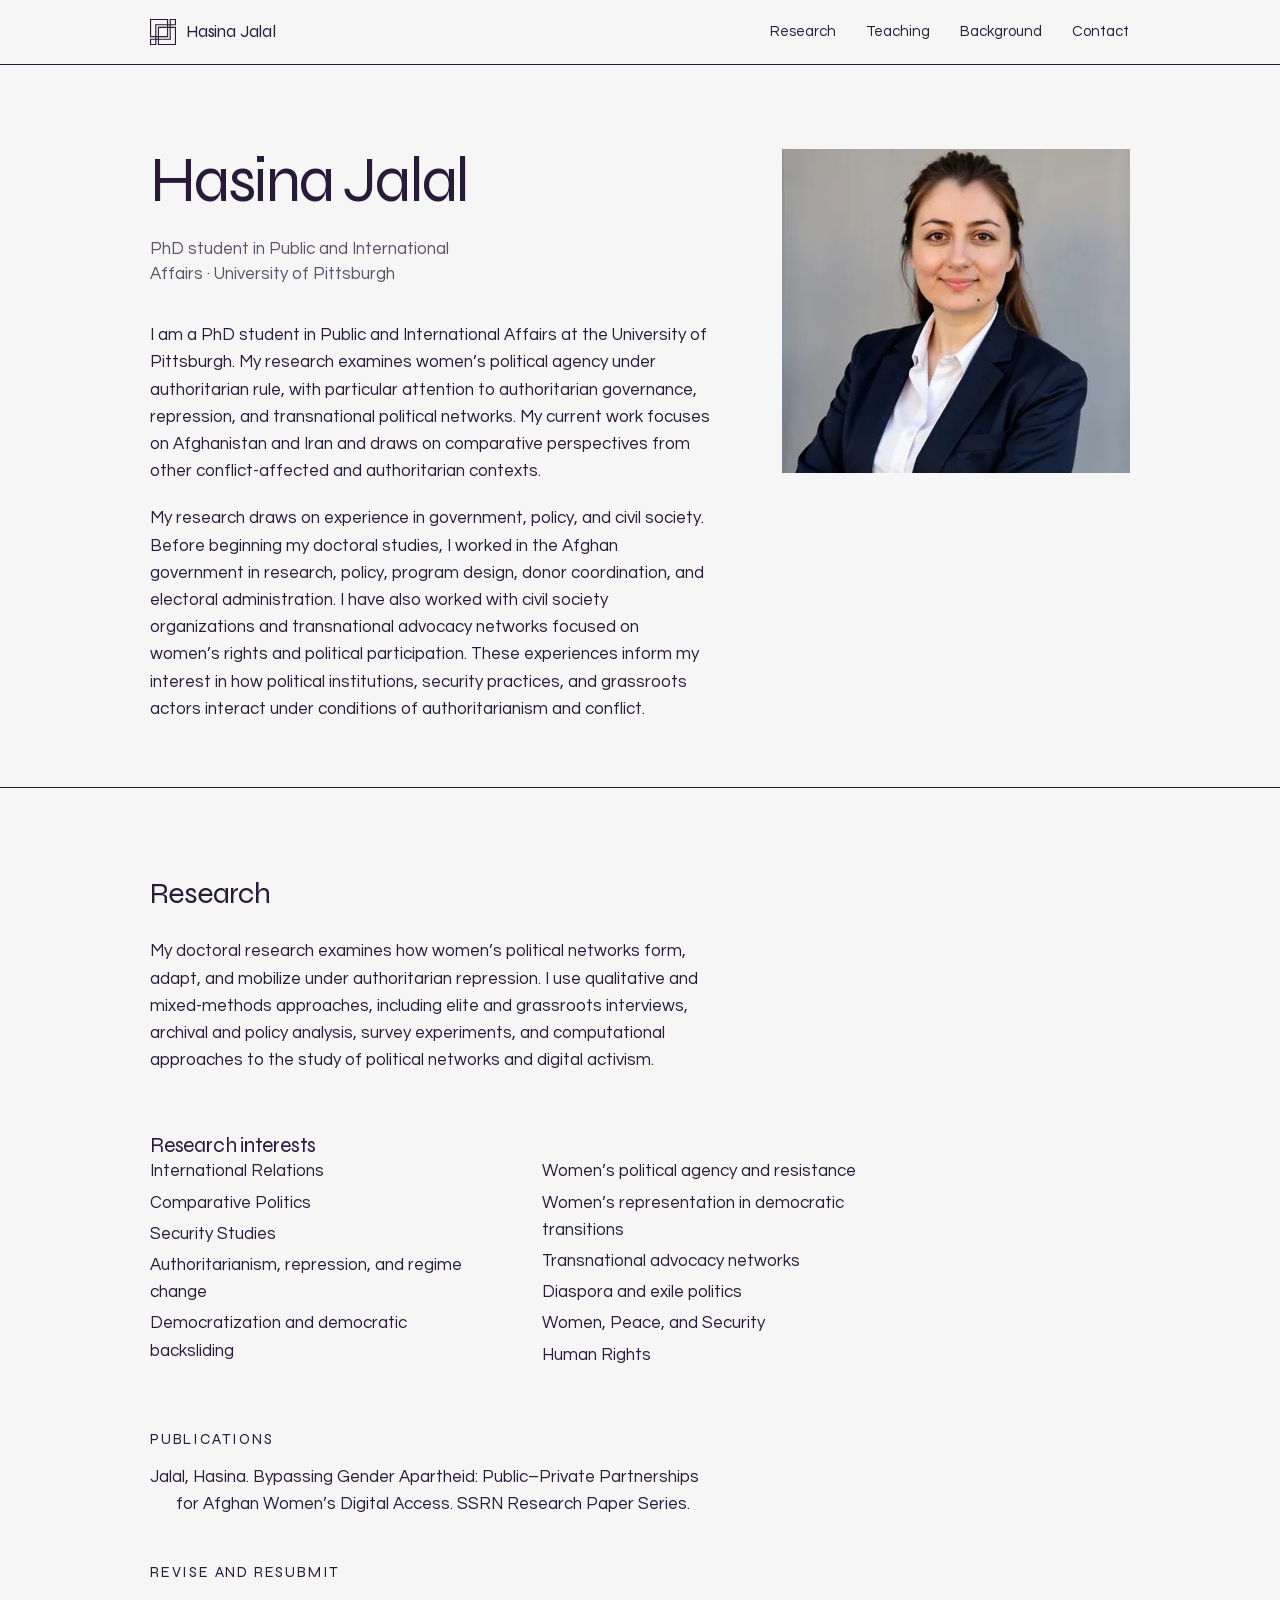
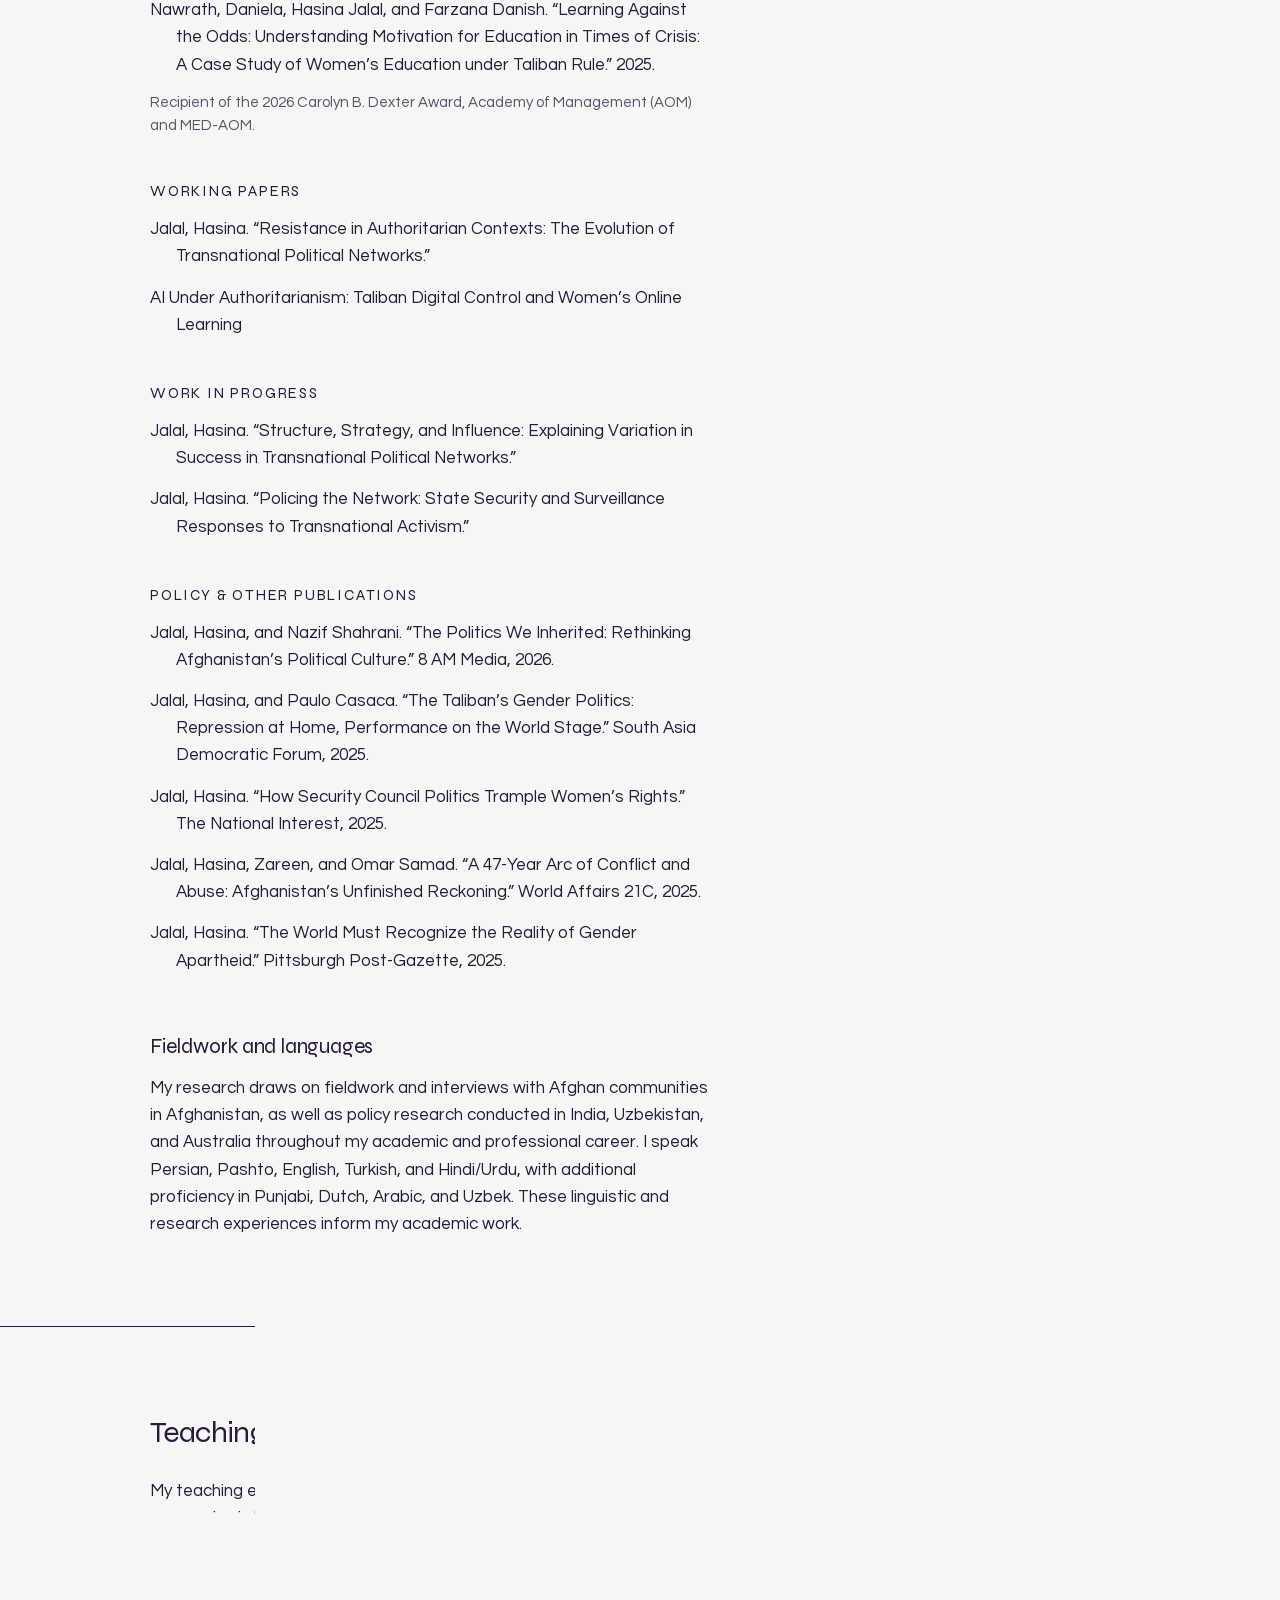
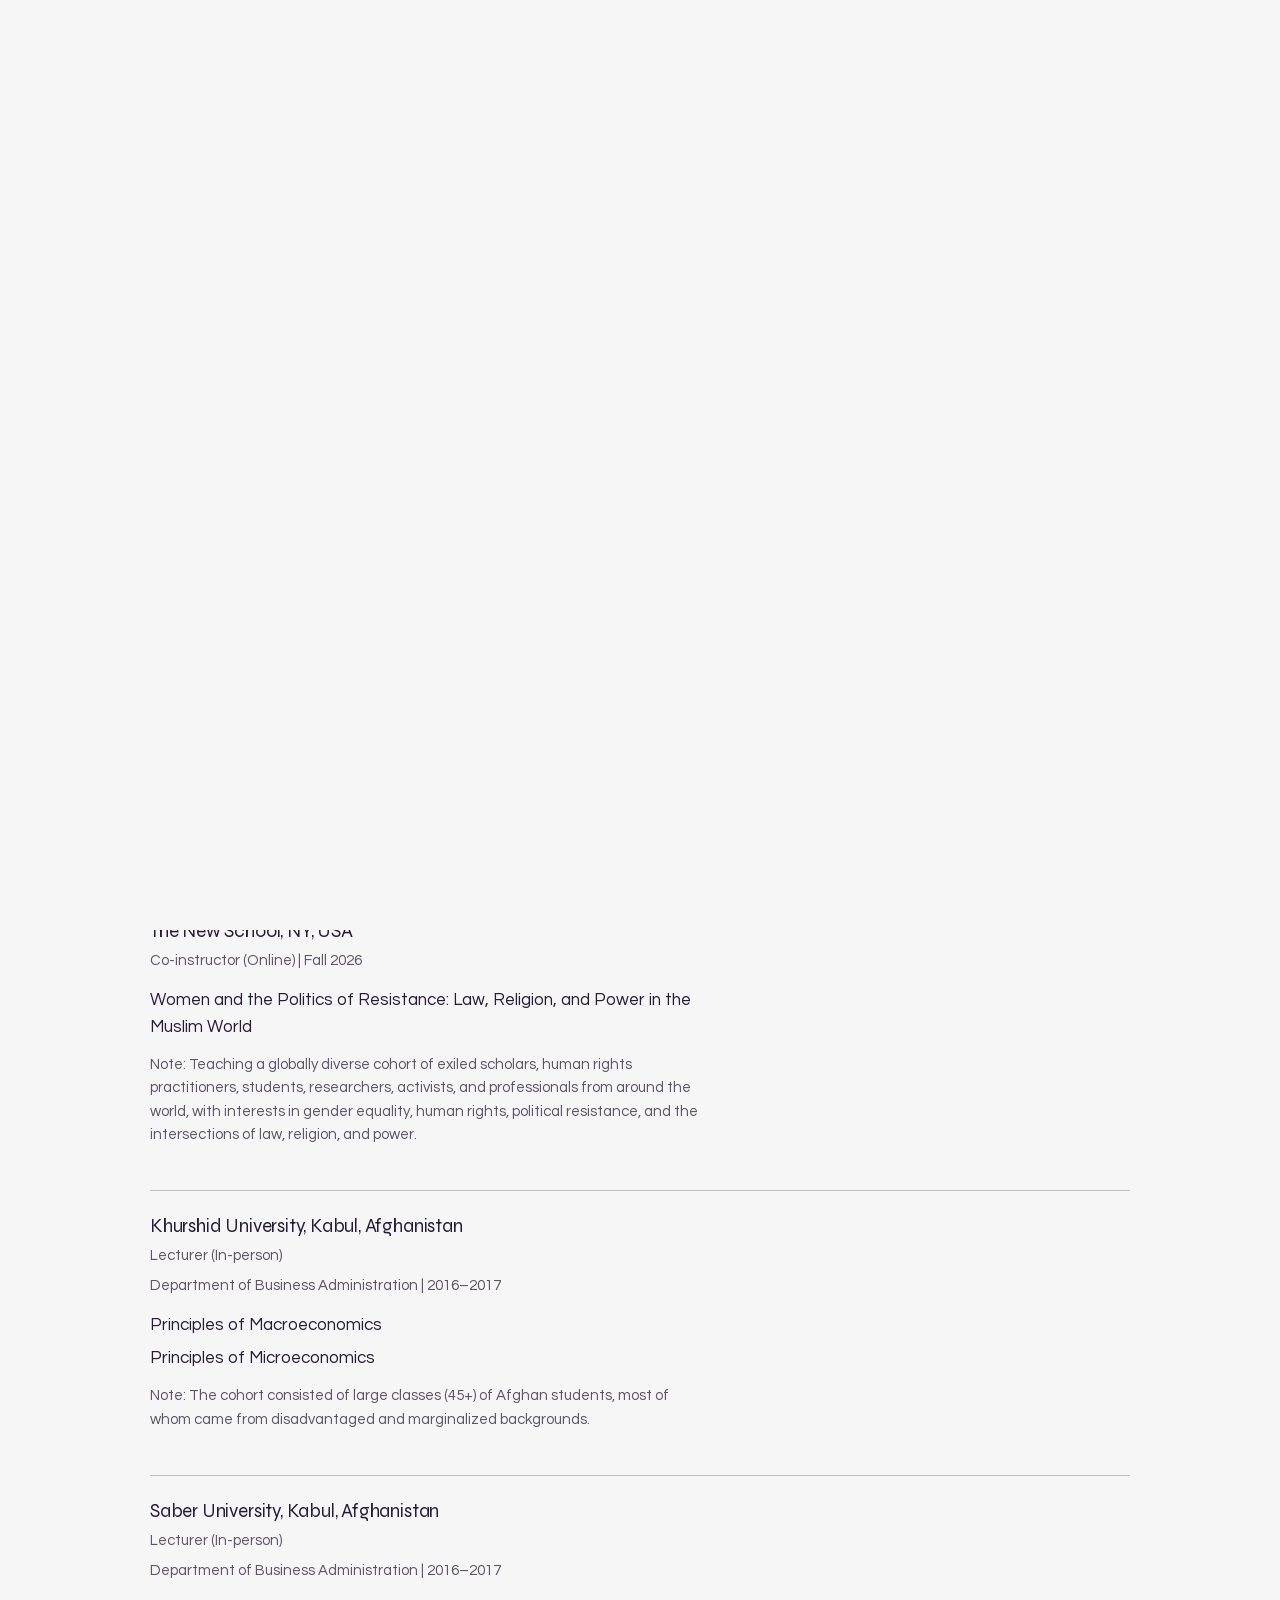
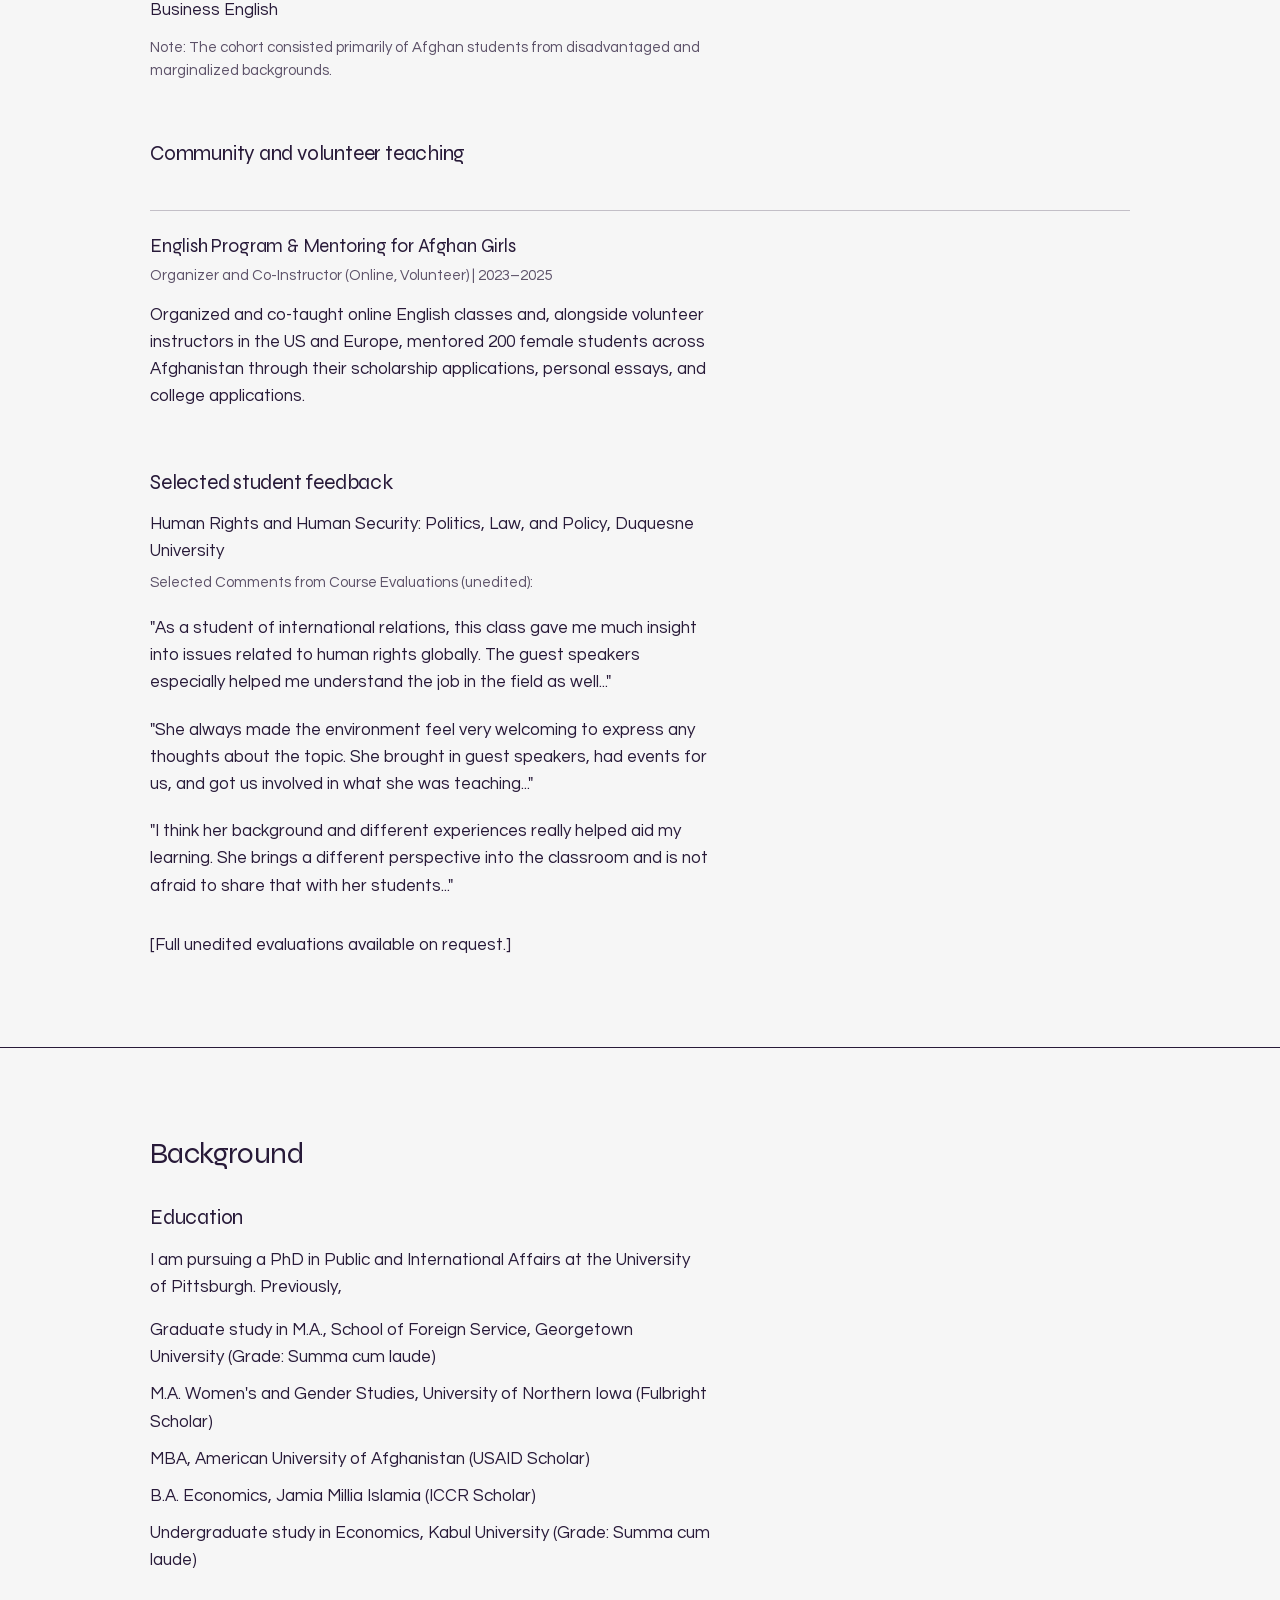
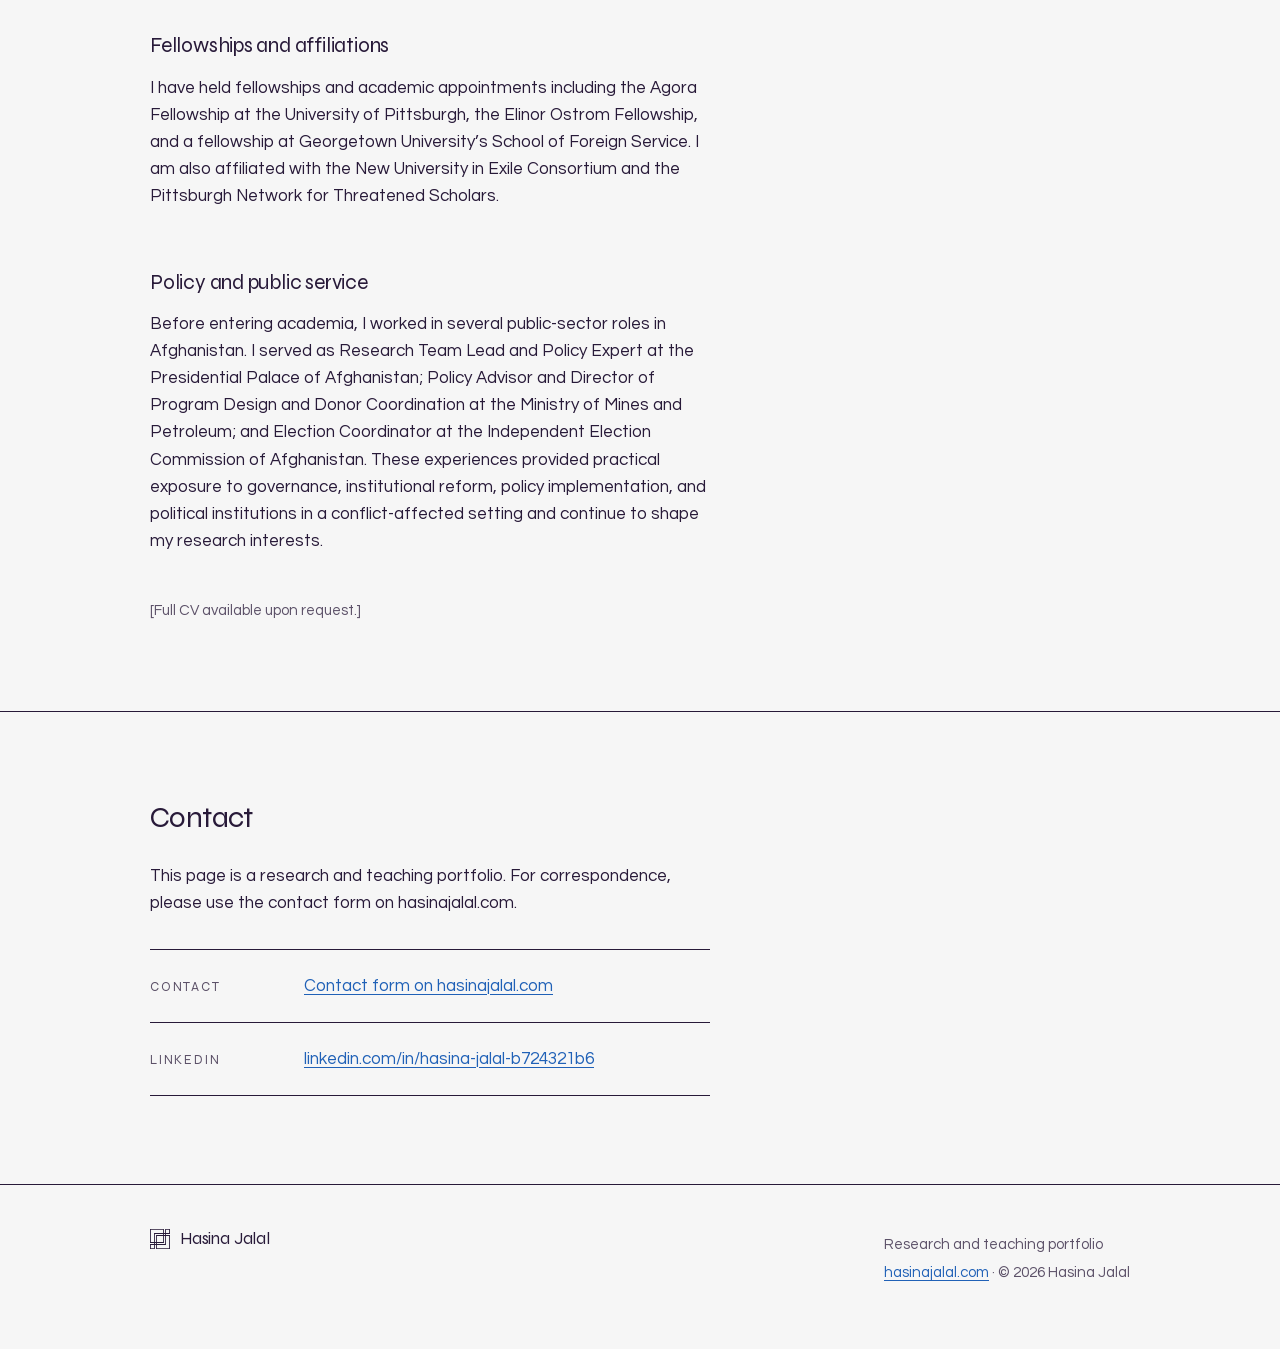
==== commit 0cf43aa7: "contact: remove duplicate main-site row" ====
--- a/index.html
+++ b/index.html
@@ -289,7 +289,7 @@
     <div class="band">
       <h2 class="section__title" id="contact-title">Contact</h2>
 
-      <p class="section__lead">This page is a research and teaching portfolio. For correspondence, please use the contact form on the main site.</p>
+      <p class="section__lead">This page is a research and teaching portfolio. For correspondence, please use the contact form on hasinajalal.com.</p>
 
       <ul class="contact-list" role="list">
         <li>
@@ -299,10 +299,6 @@
         <li>
           <span class="label">LinkedIn</span>
           <p><a href="https://www.linkedin.com/in/hasina-jalal-b724321b6/">linkedin.com/in/hasina-jalal-b724321b6</a></p>
-        </li>
-        <li>
-          <span class="label">Main site</span>
-          <p><a href="https://www.hasinajalal.com/">hasinajalal.com</a></p>
         </li>
       </ul>
     </div>
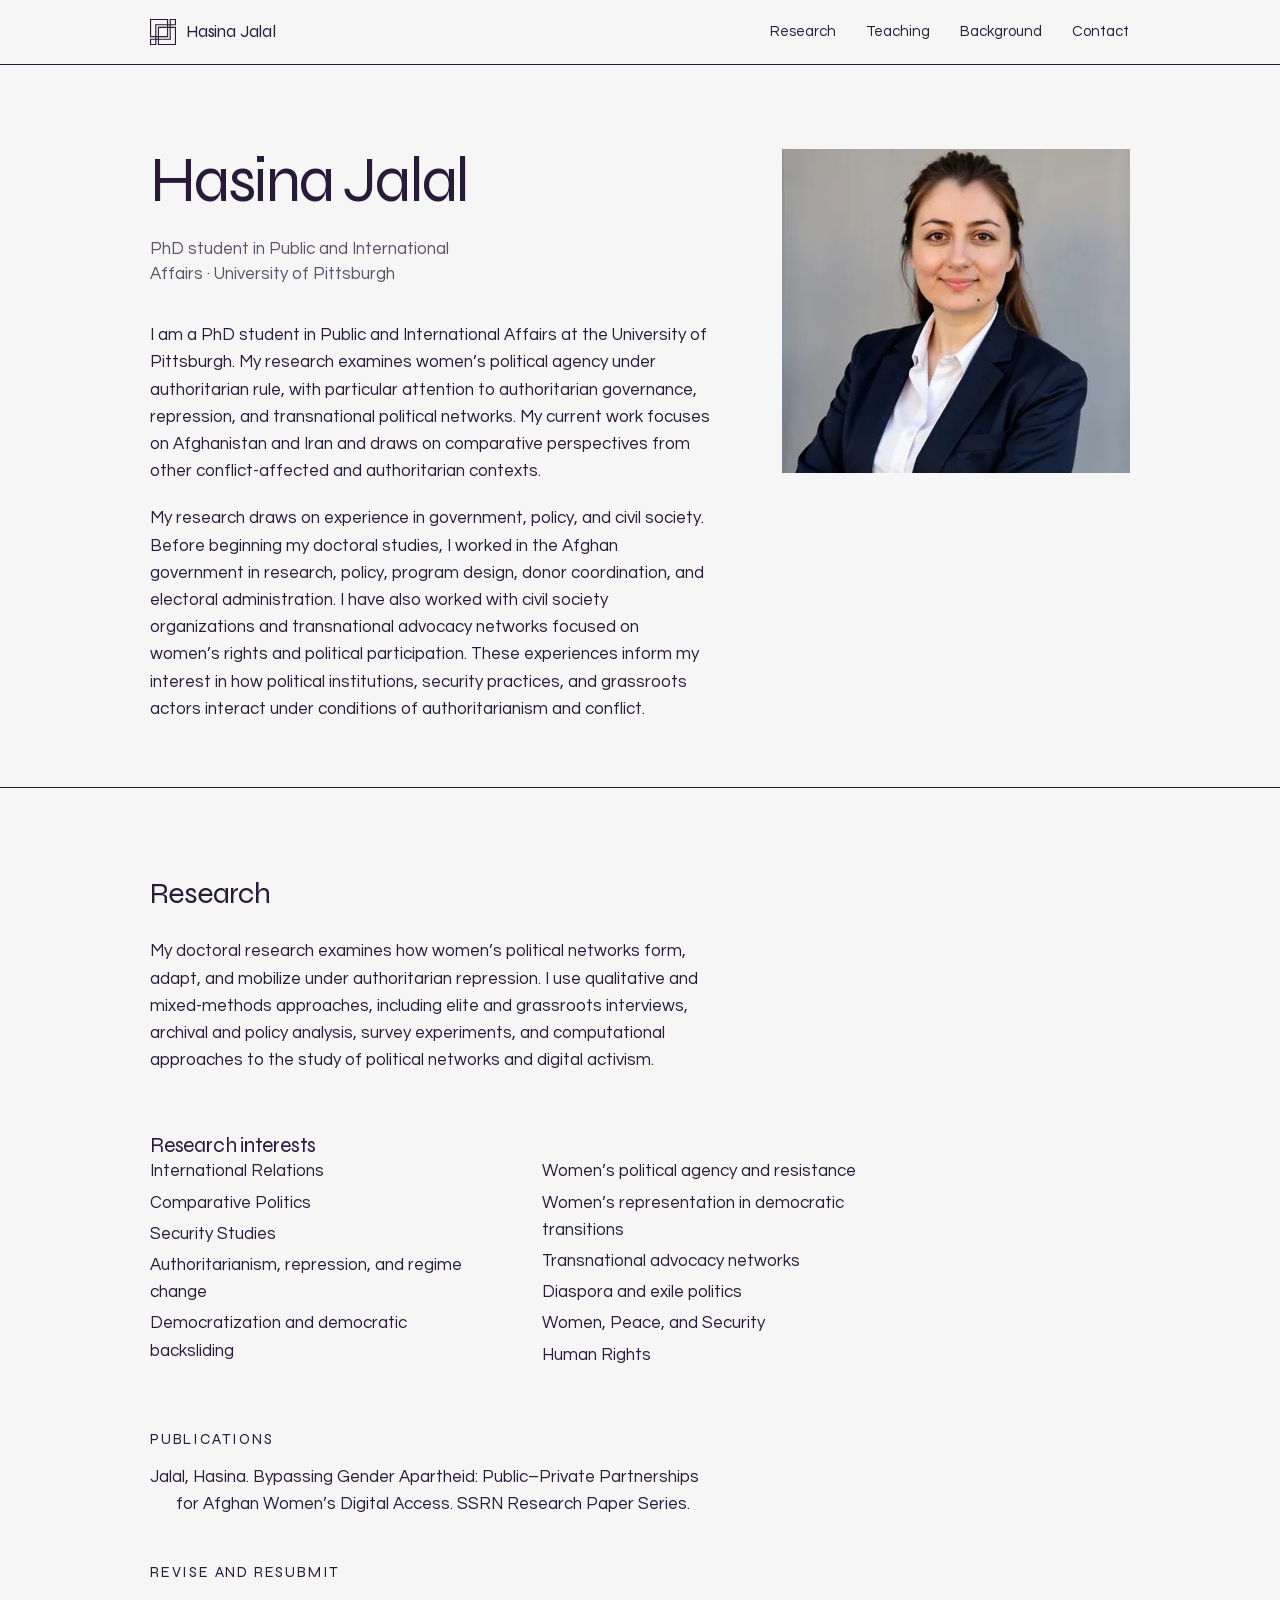
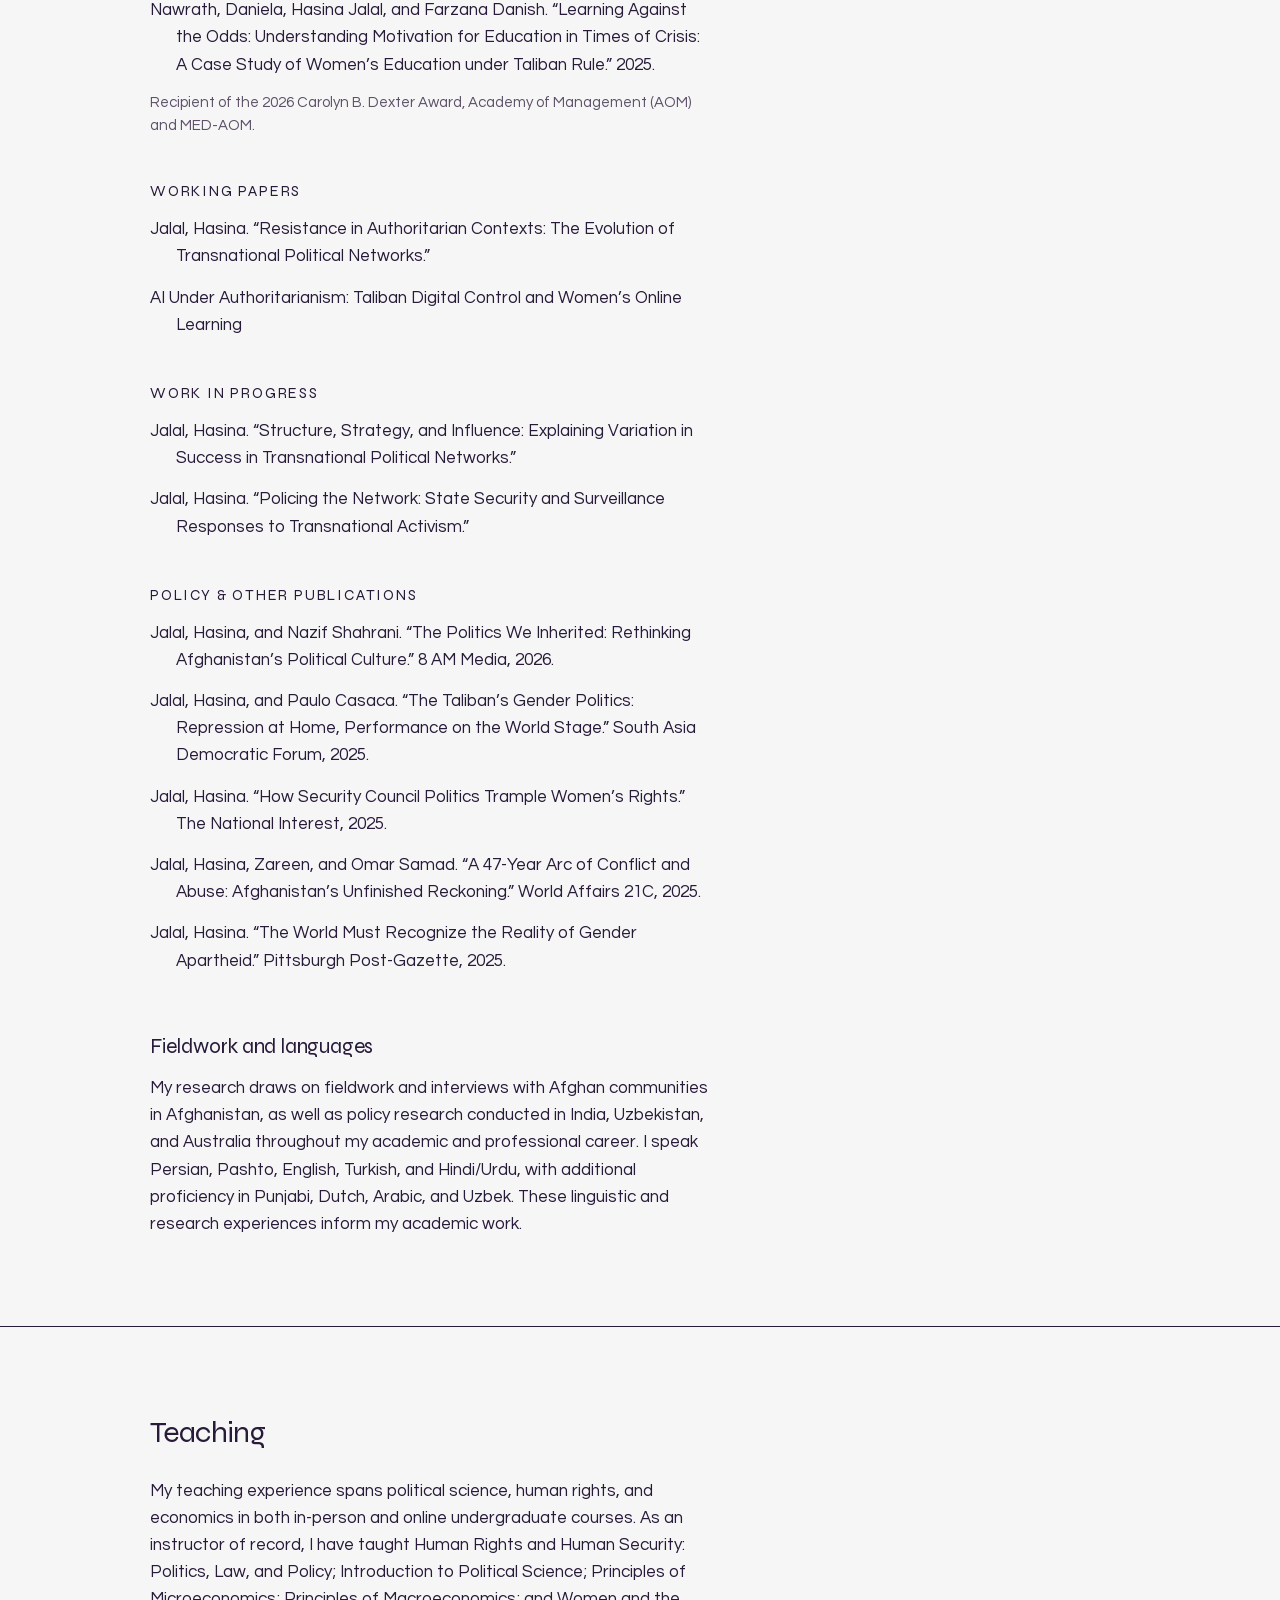
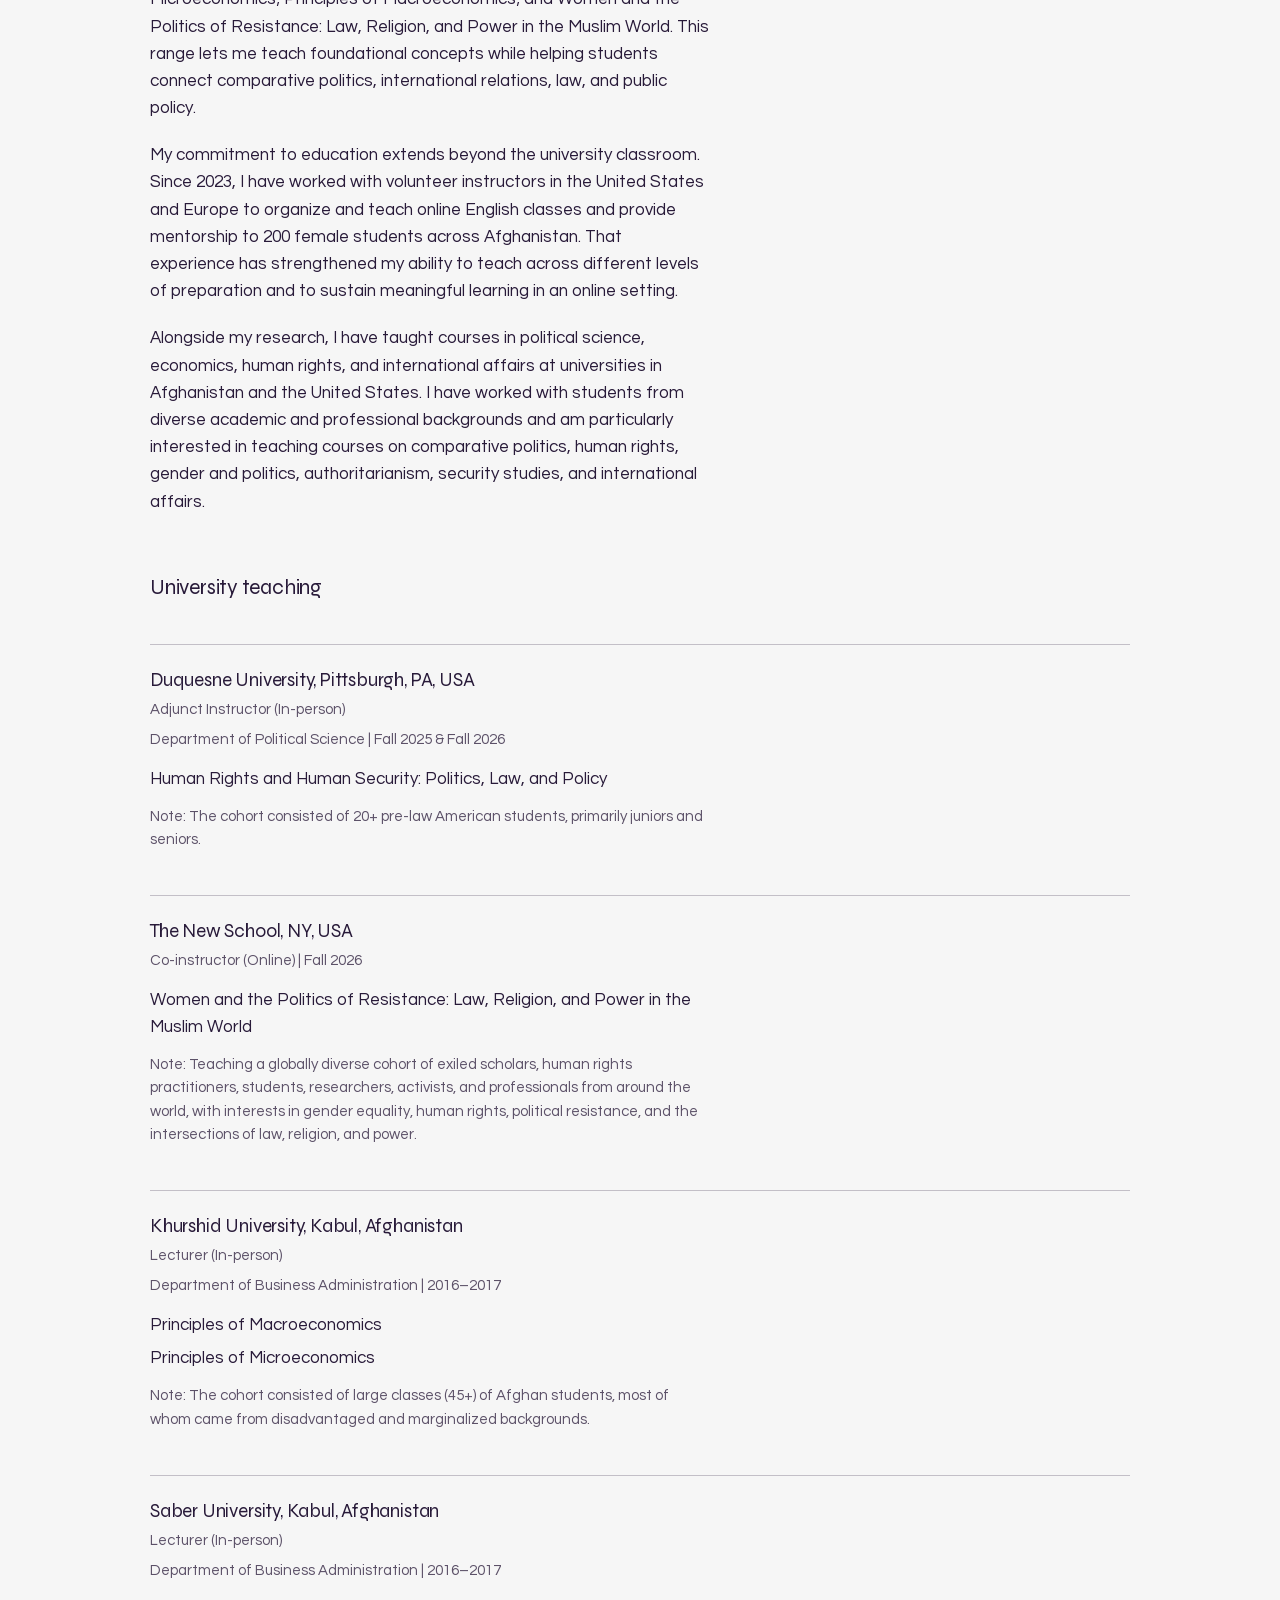
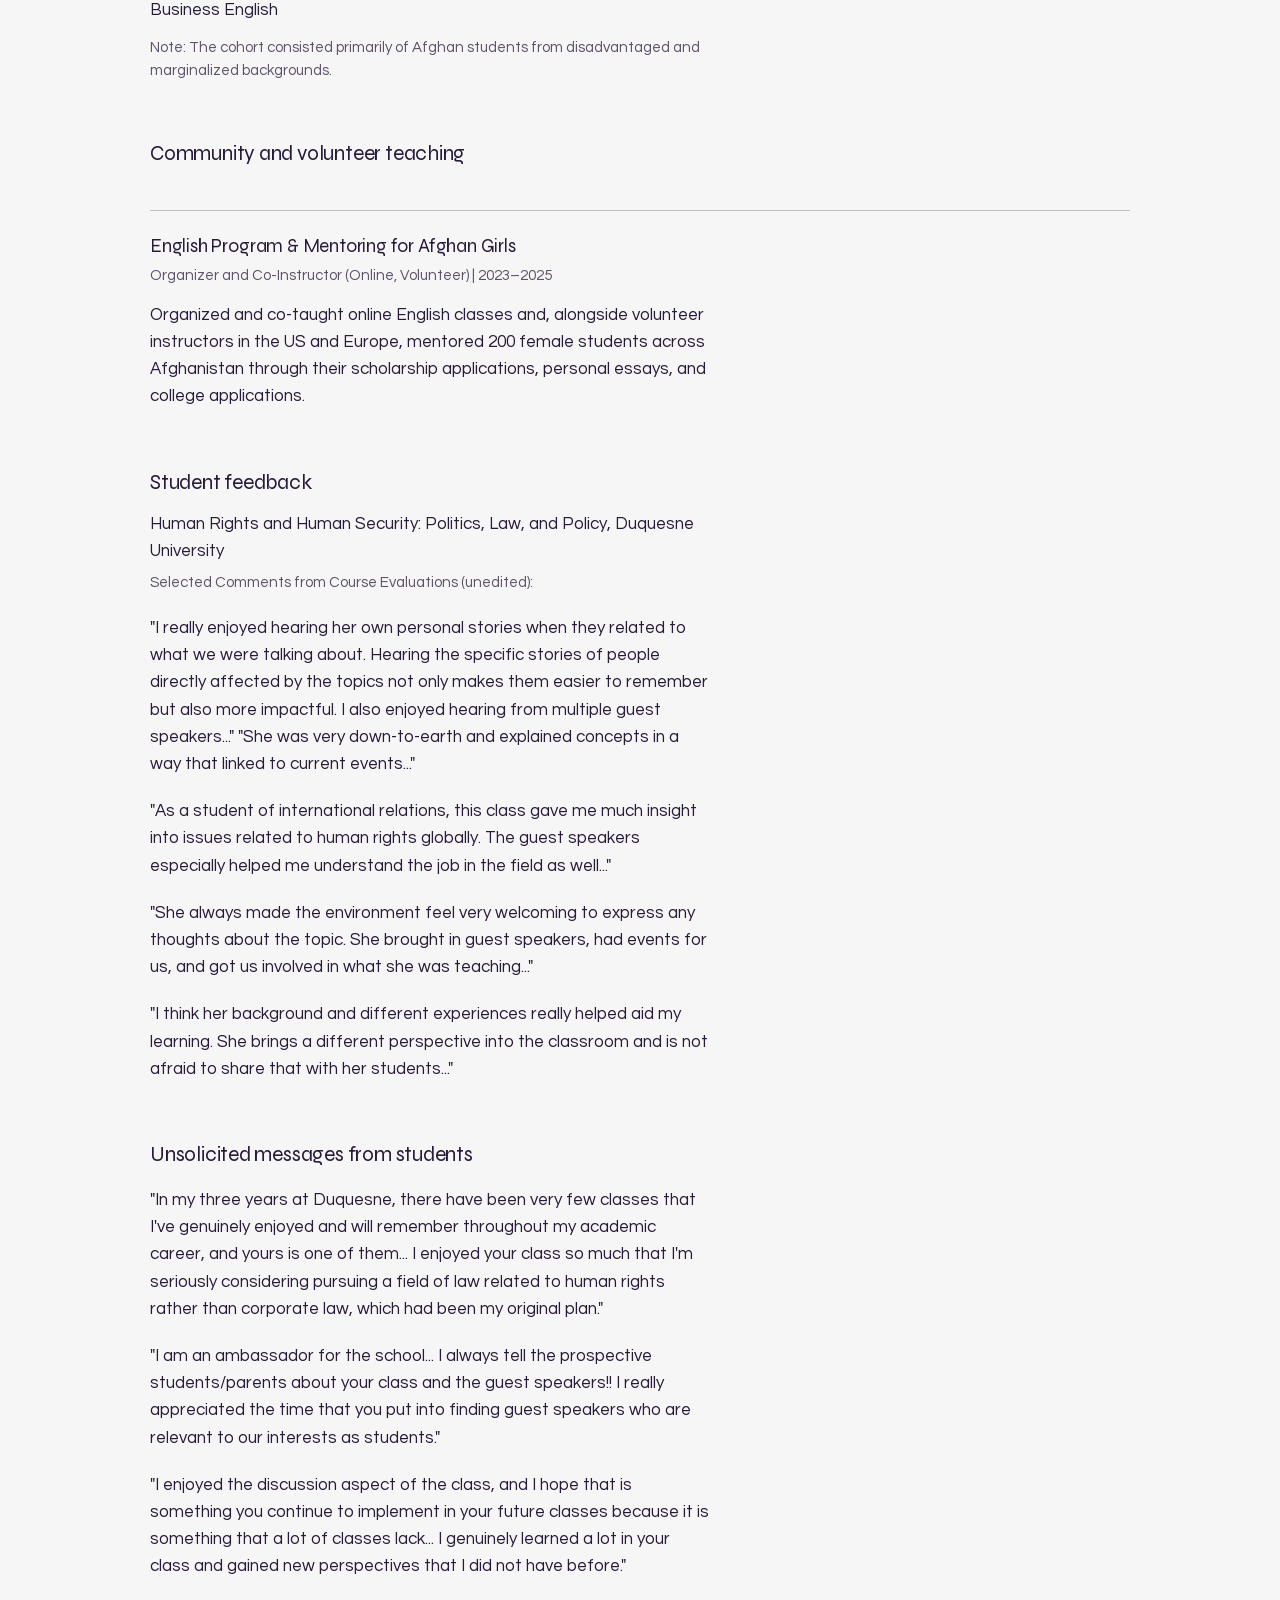
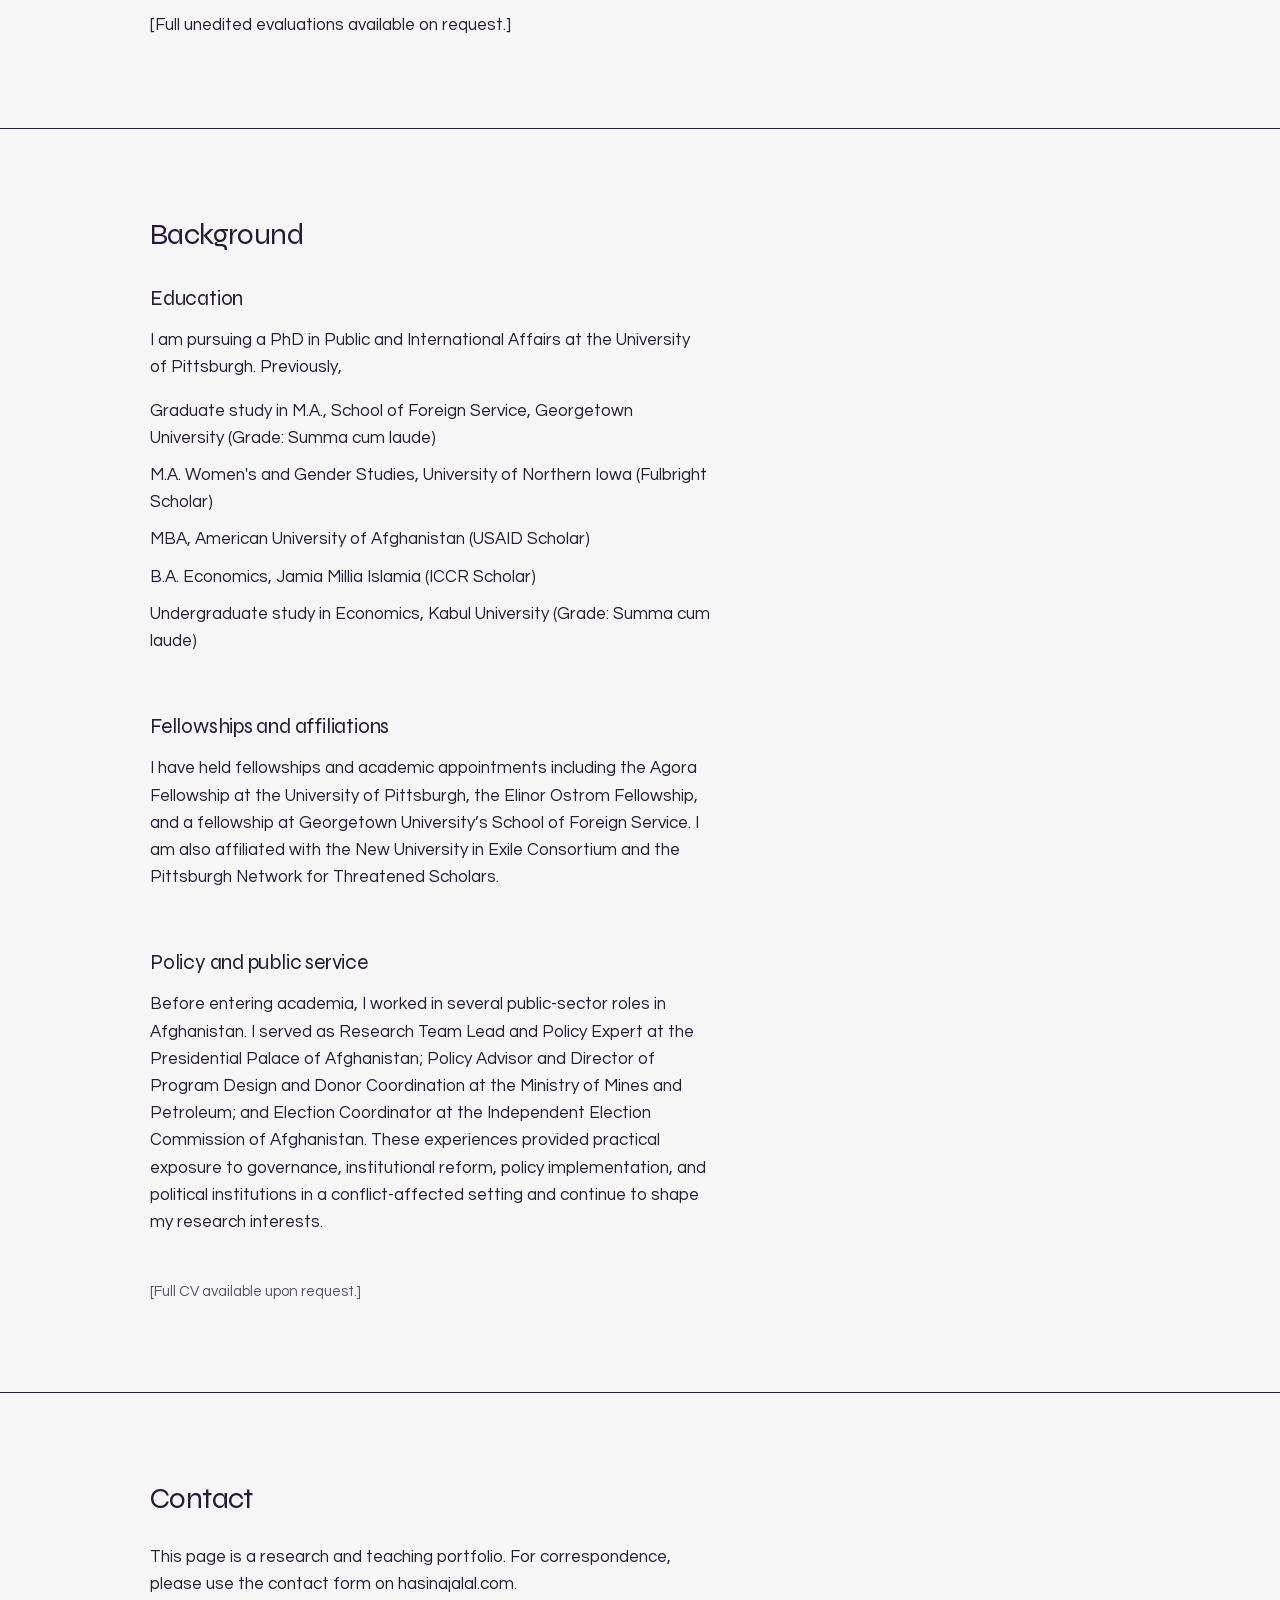
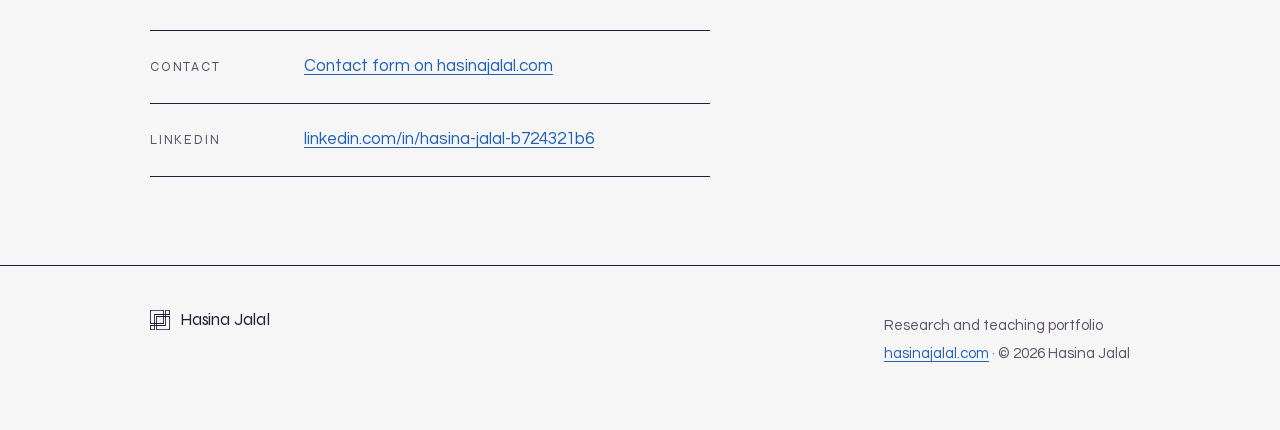
==== commit cfb16fbf: "teaching: three of seven student quotes, and none of the unsolicited ones The source's STUDENT FEEDB" ====
--- a/index.html
+++ b/index.html
@@ -233,13 +233,16 @@
       </div>
 
       <div class="group">
-        <h3 class="group__title">Selected student feedback</h3>
+        <h3 class="group__title">Student feedback</h3>
 
         <div class="feedback">
           <p class="feedback__source">Human Rights and Human Security: Politics, Law, and Policy, Duquesne University</p>
           <p class="feedback__meta">Selected Comments from Course Evaluations (unedited):</p>
 
           <blockquote>
+            <p>"I really enjoyed hearing her own personal stories when they related to what we were talking about. Hearing the specific stories of people directly affected by the topics not only makes them easier to remember but also more impactful. I also enjoyed hearing from multiple guest speakers..." "She was very down-to-earth and explained concepts in a way that linked to current events..."</p>
+          </blockquote>
+          <blockquote>
             <p>"As a student of international relations, this class gave me much insight into issues related to human rights globally. The guest speakers especially helped me understand the job in the field as well..."</p>
           </blockquote>
           <blockquote>
@@ -247,6 +250,22 @@
           </blockquote>
           <blockquote>
             <p>"I think her background and different experiences really helped aid my learning. She brings a different perspective into the classroom and is not afraid to share that with her students..."</p>
+          </blockquote>
+        </div>
+      </div>
+
+      <div class="group">
+        <h3 class="group__title">Unsolicited messages from students</h3>
+
+        <div class="feedback">
+          <blockquote>
+            <p>"In my three years at Duquesne, there have been very few classes that I've genuinely enjoyed and will remember throughout my academic career, and yours is one of them... I enjoyed your class so much that I'm seriously considering pursuing a field of law related to human rights rather than corporate law, which had been my original plan."</p>
+          </blockquote>
+          <blockquote>
+            <p>"I am an ambassador for the school... I always tell the prospective students/parents about your class and the guest speakers!! I really appreciated the time that you put into finding guest speakers who are relevant to our interests as students."</p>
+          </blockquote>
+          <blockquote>
+            <p>"I enjoyed the discussion aspect of the class, and I hope that is something you continue to implement in your future classes because it is something that a lot of classes lack... I genuinely learned a lot in your class and gained new perspectives that I did not have before."</p>
           </blockquote>
 
           <p class="feedback__note">[Full unedited evaluations available on request.]</p>
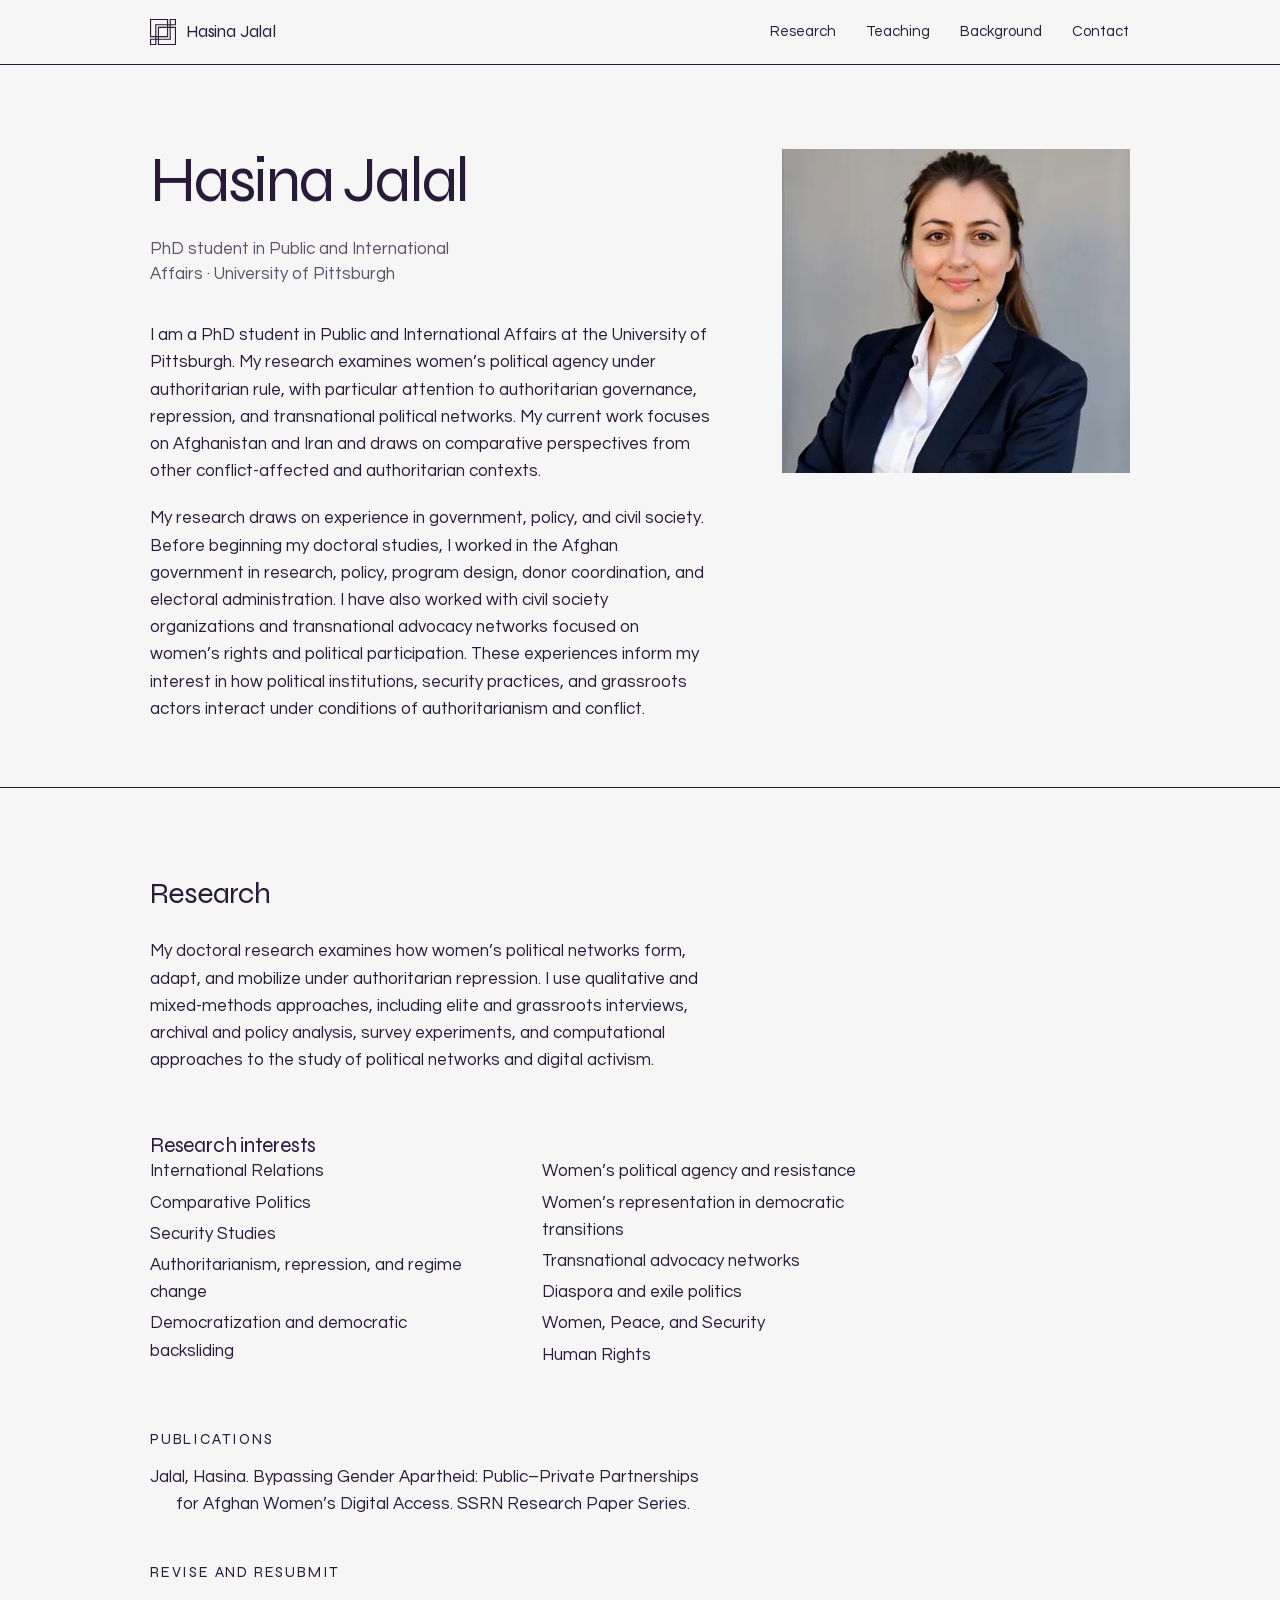
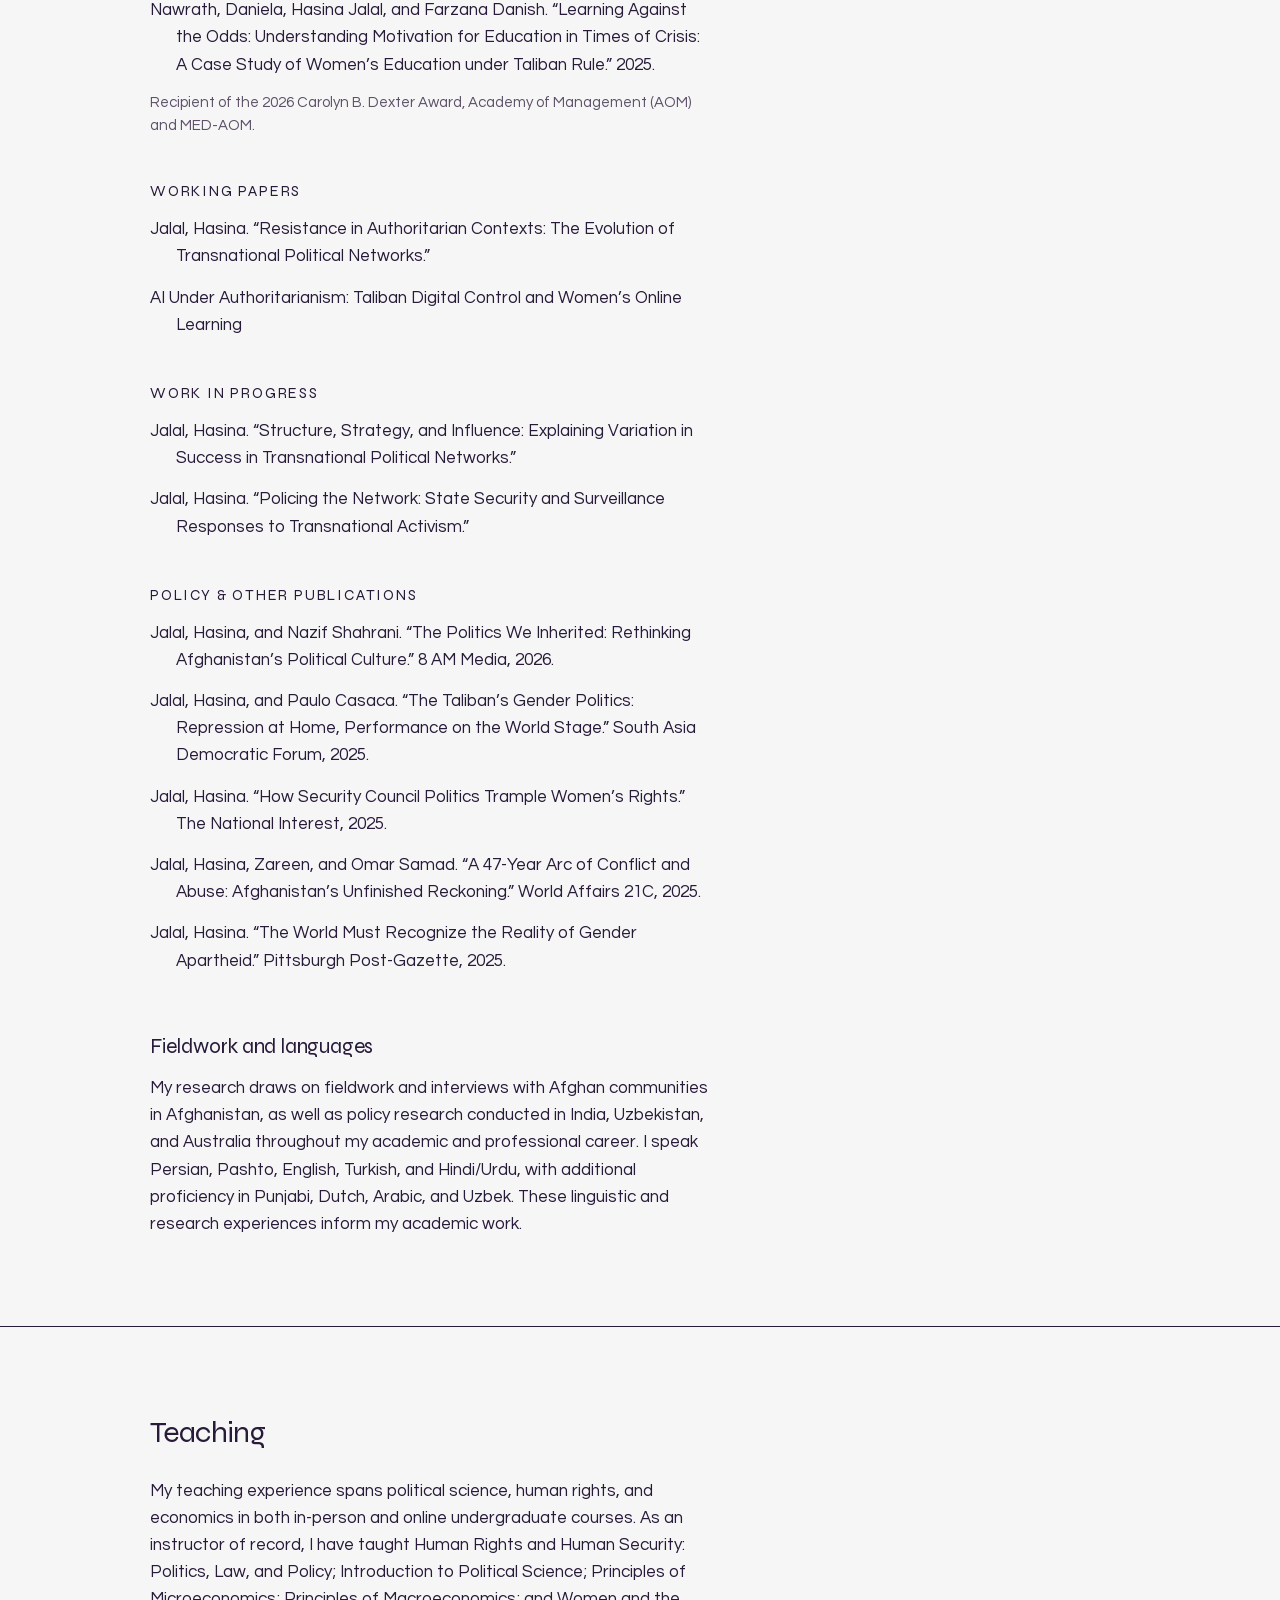
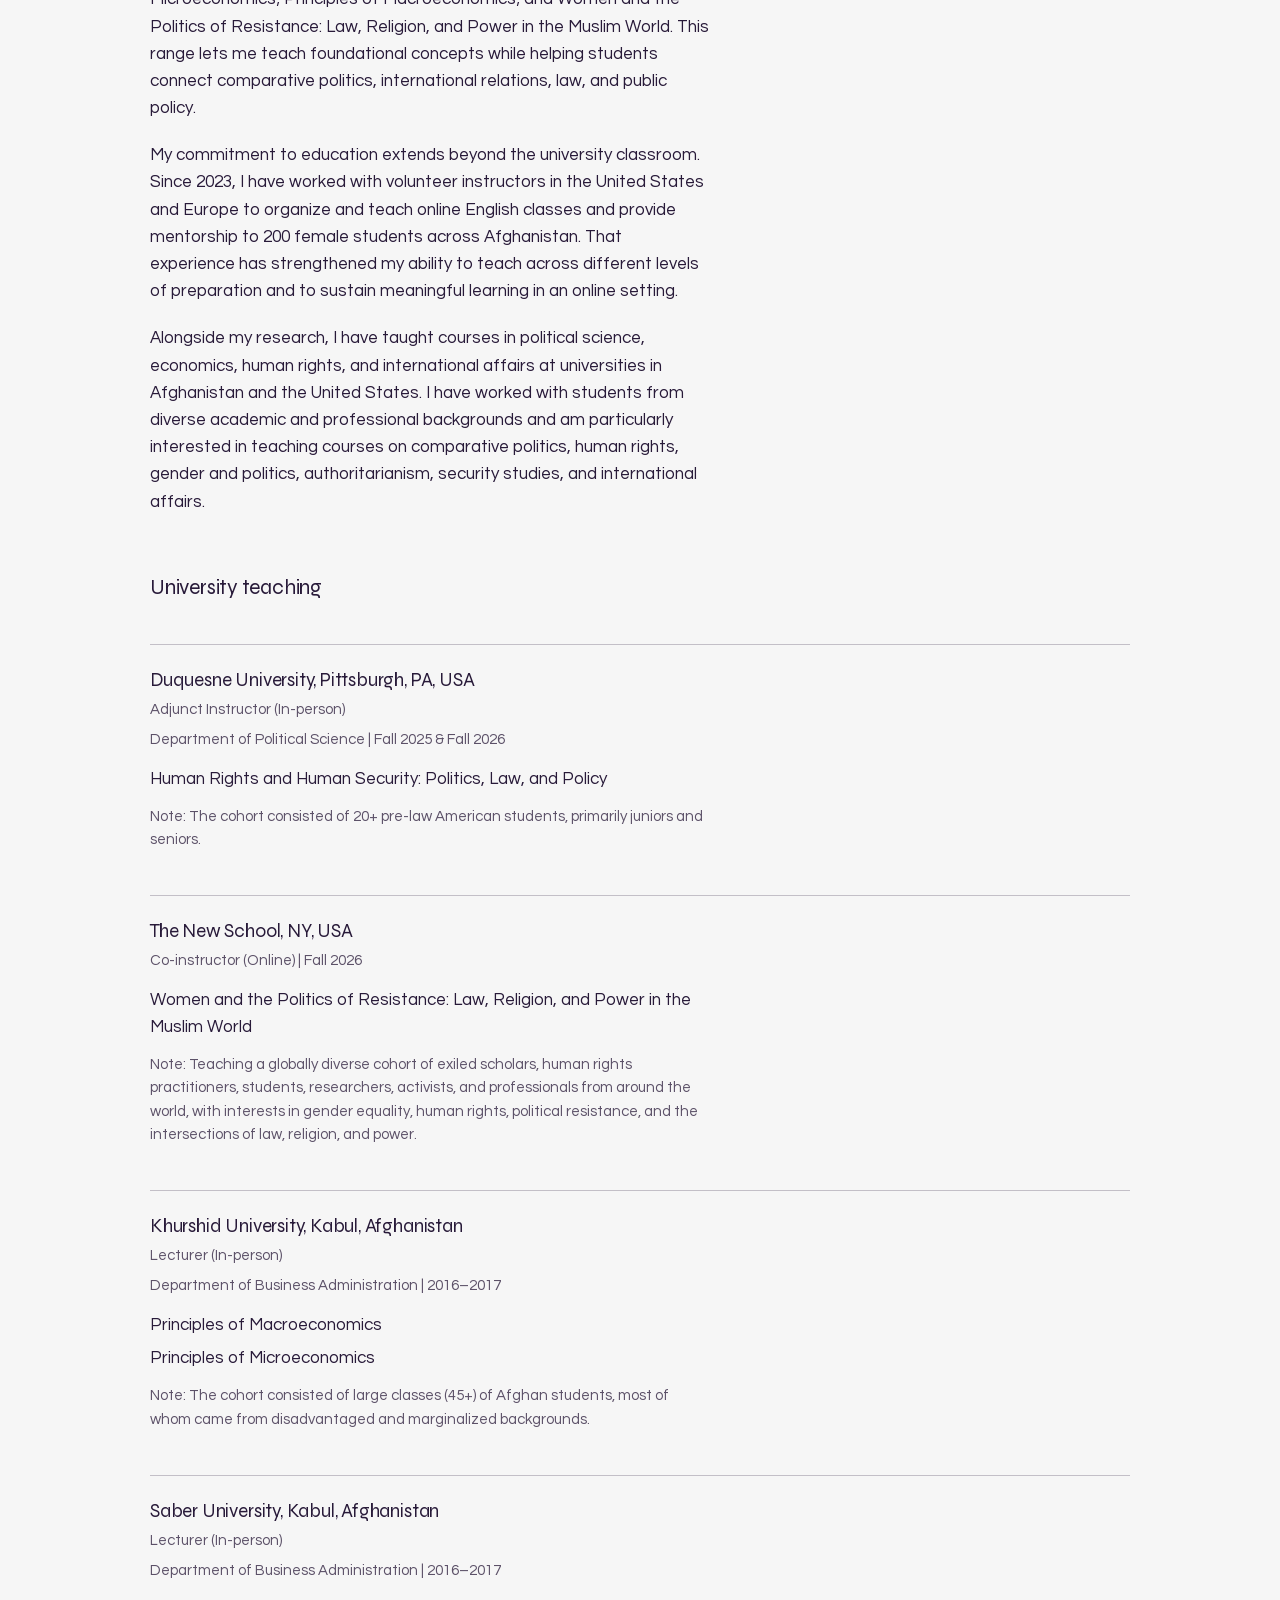
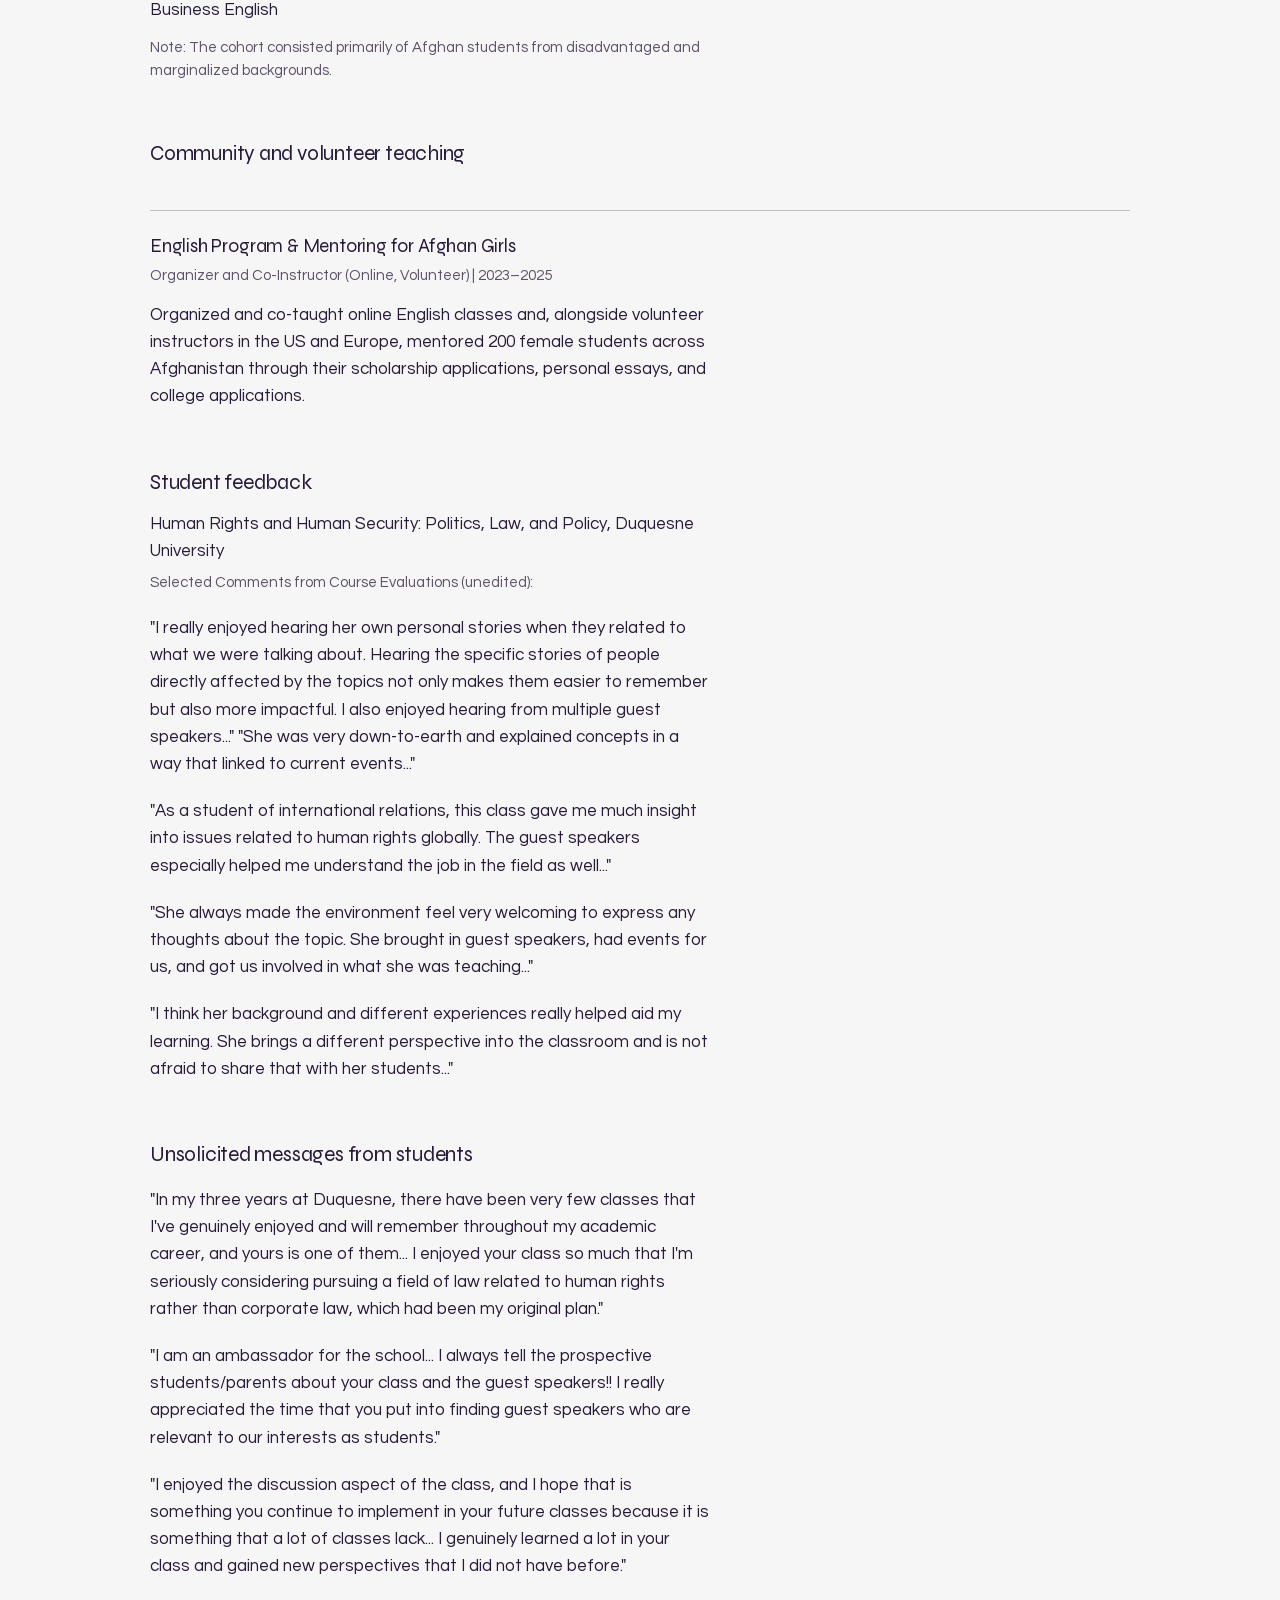
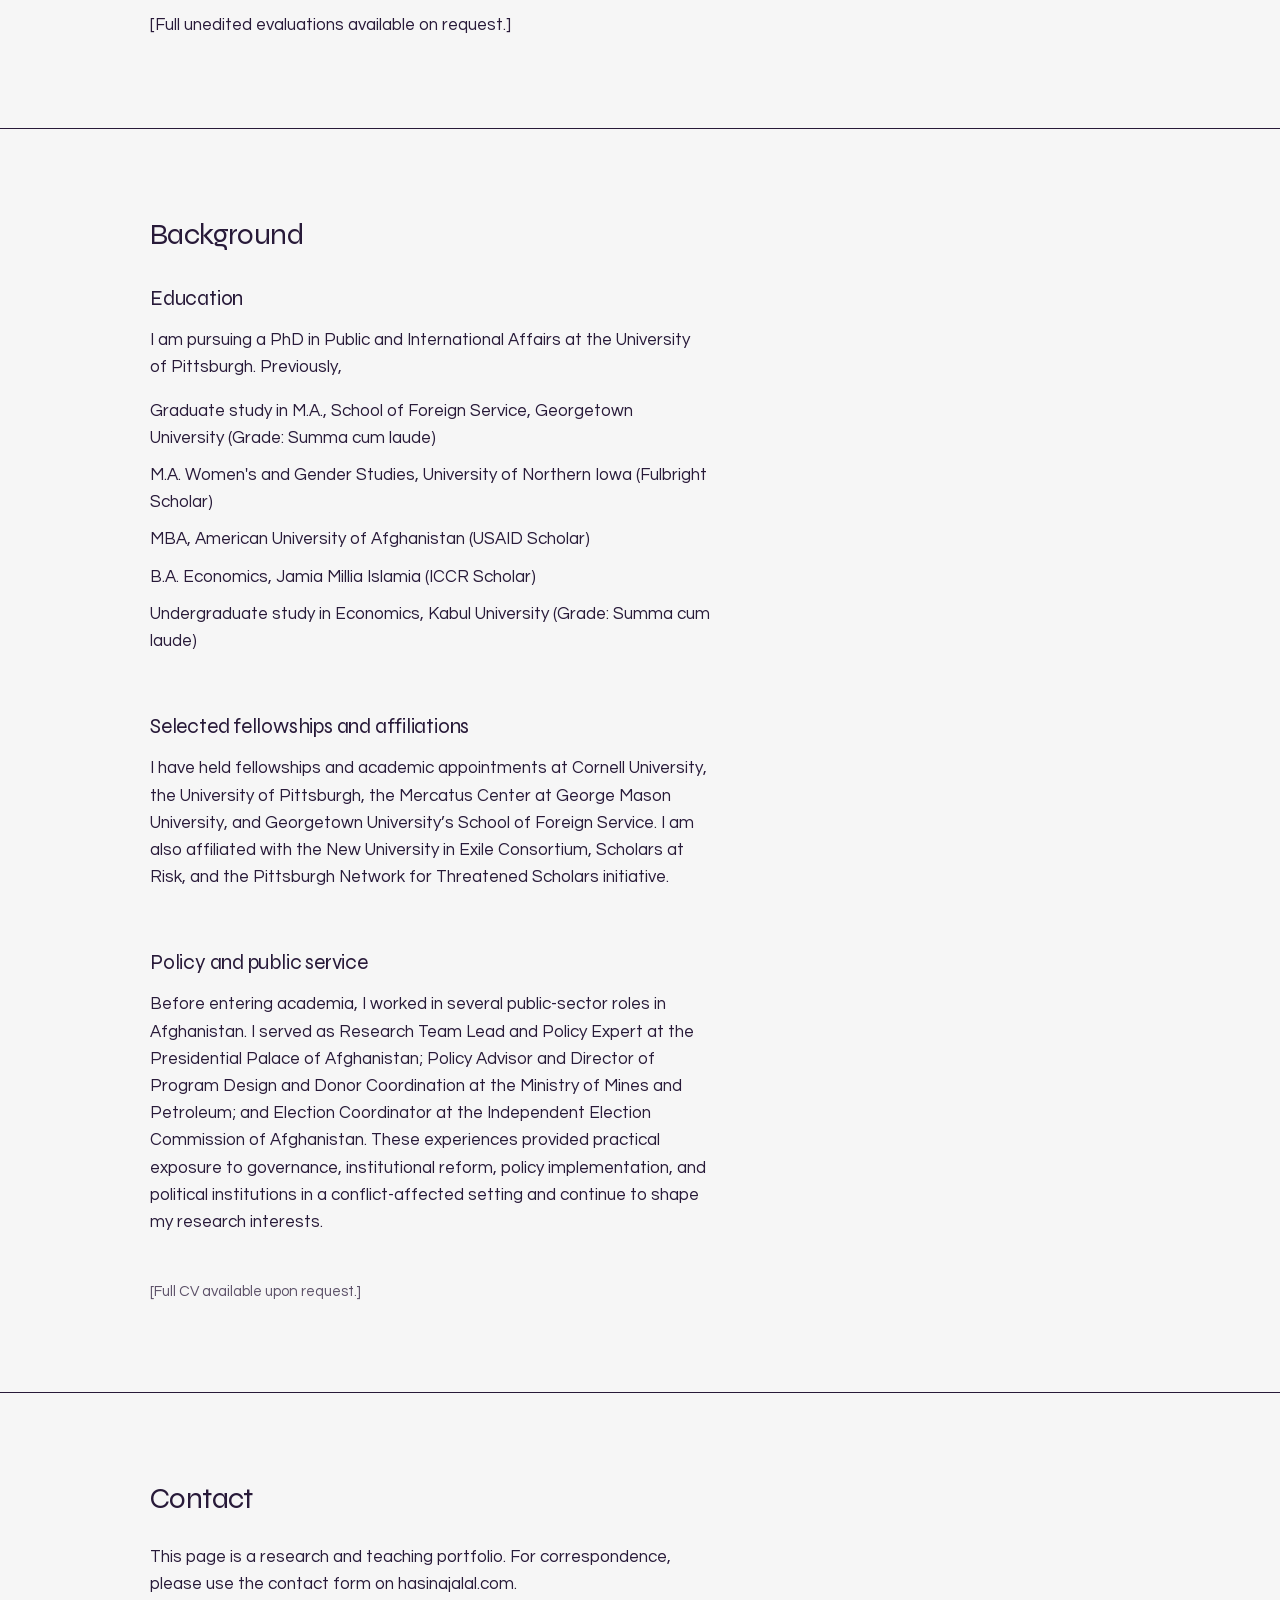
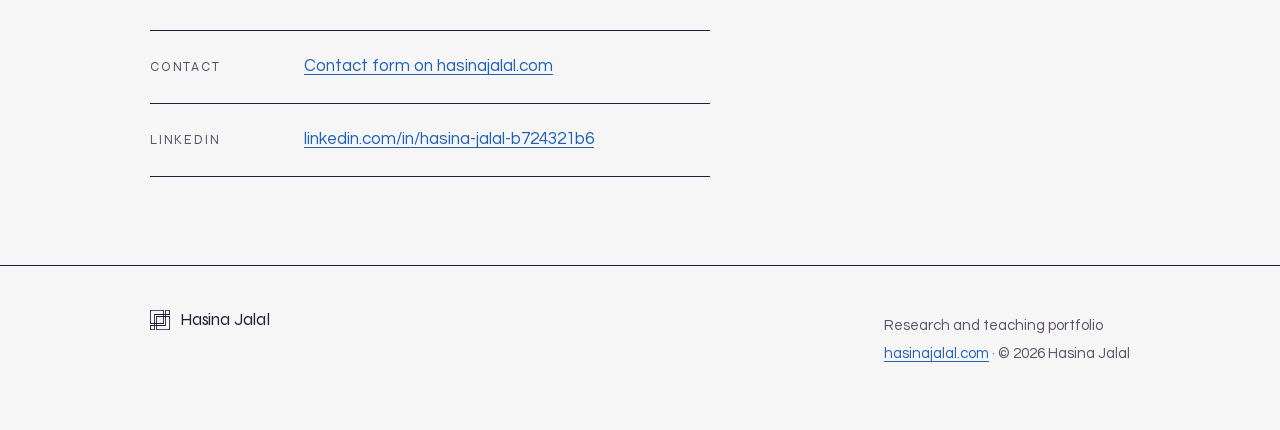
==== commit d94835f8: "background: the affiliations note named three fellowships and left out Scholars at Risk The paragrap" ====
--- a/index.html
+++ b/index.html
@@ -291,8 +291,8 @@
       </div>
 
       <div class="group">
-        <h3 class="group__title">Fellowships and affiliations</h3>
-        <p>I have held fellowships and academic appointments including the Agora Fellowship at the University of Pittsburgh, the Elinor Ostrom Fellowship, and a fellowship at Georgetown University’s School of Foreign Service. I am also affiliated with the New University in Exile Consortium and the Pittsburgh Network for Threatened Scholars.</p>
+        <h3 class="group__title">Selected fellowships and affiliations</h3>
+        <p>I have held fellowships and academic appointments at Cornell University, the University of Pittsburgh, the Mercatus Center at George Mason University, and Georgetown University’s School of Foreign Service. I am also affiliated with the New University in Exile Consortium, Scholars at Risk, and the Pittsburgh Network for Threatened Scholars initiative.</p>
       </div>
 
       <div class="group">
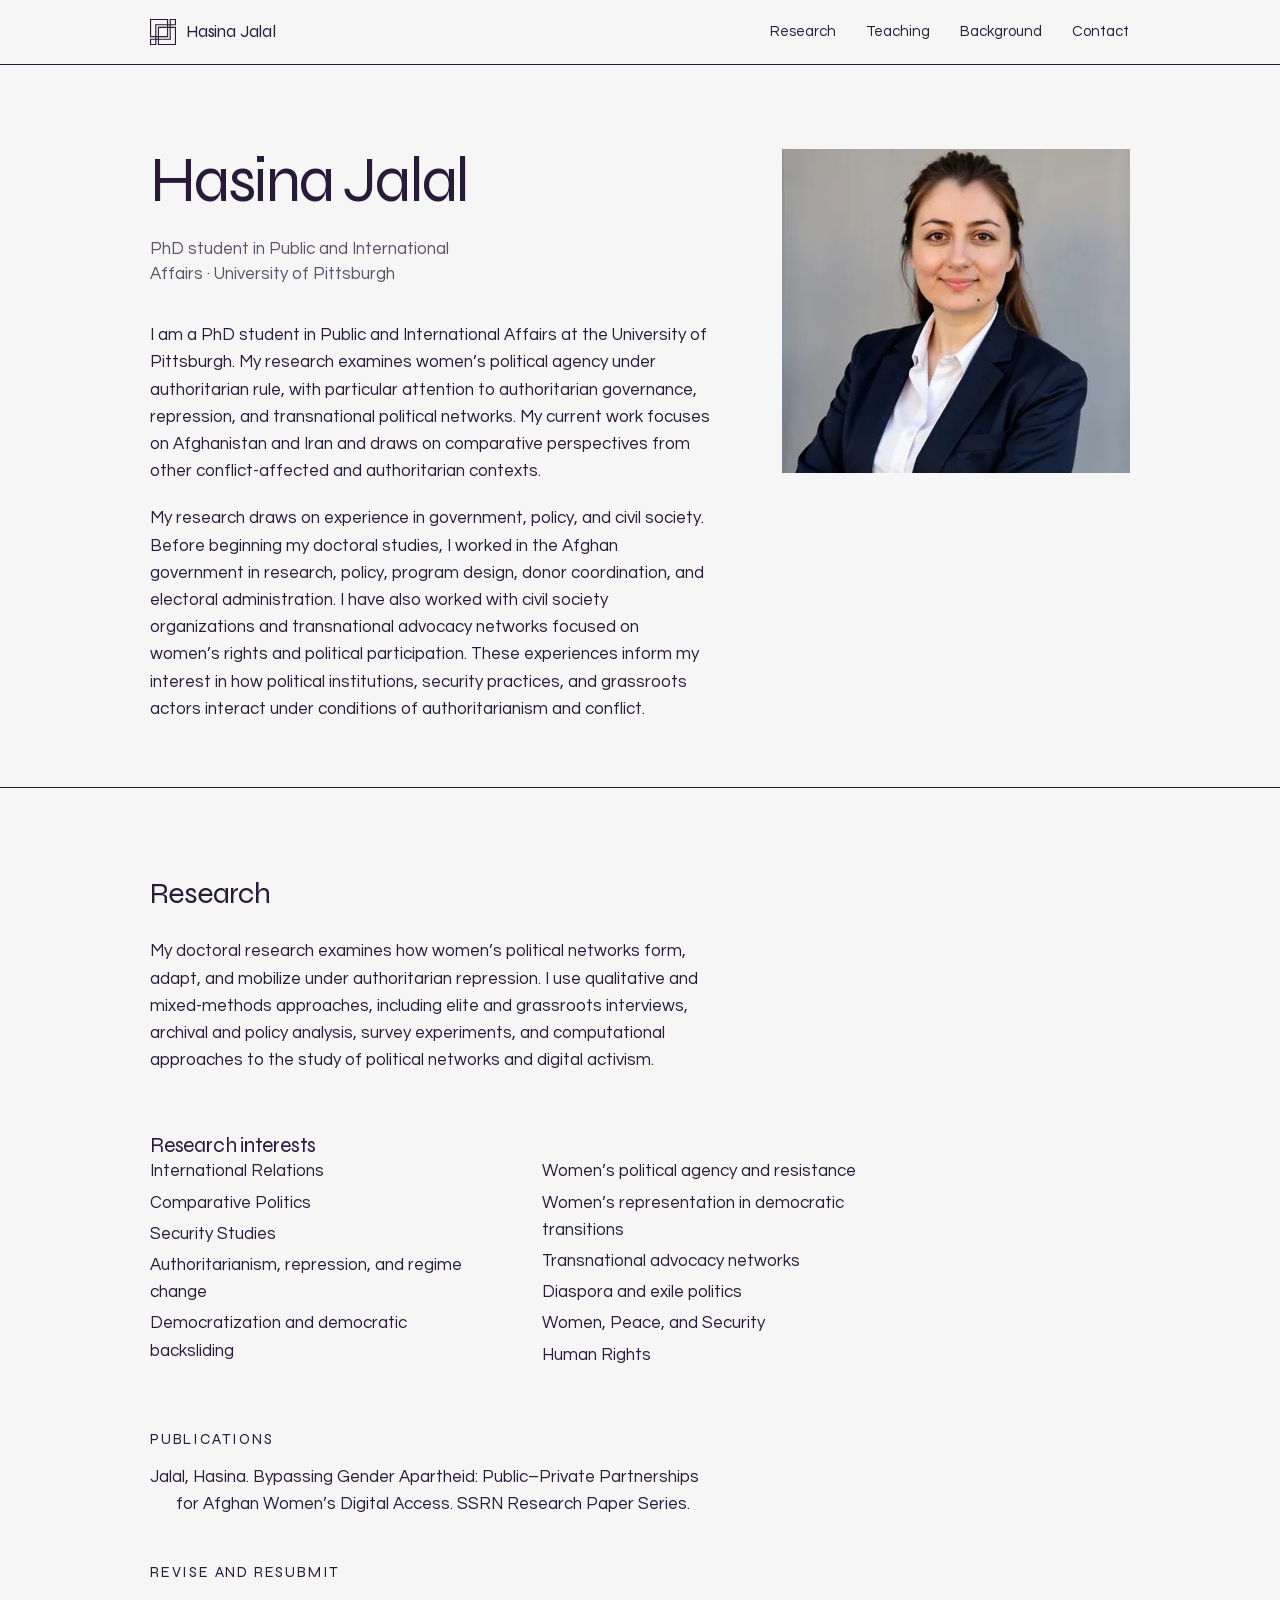
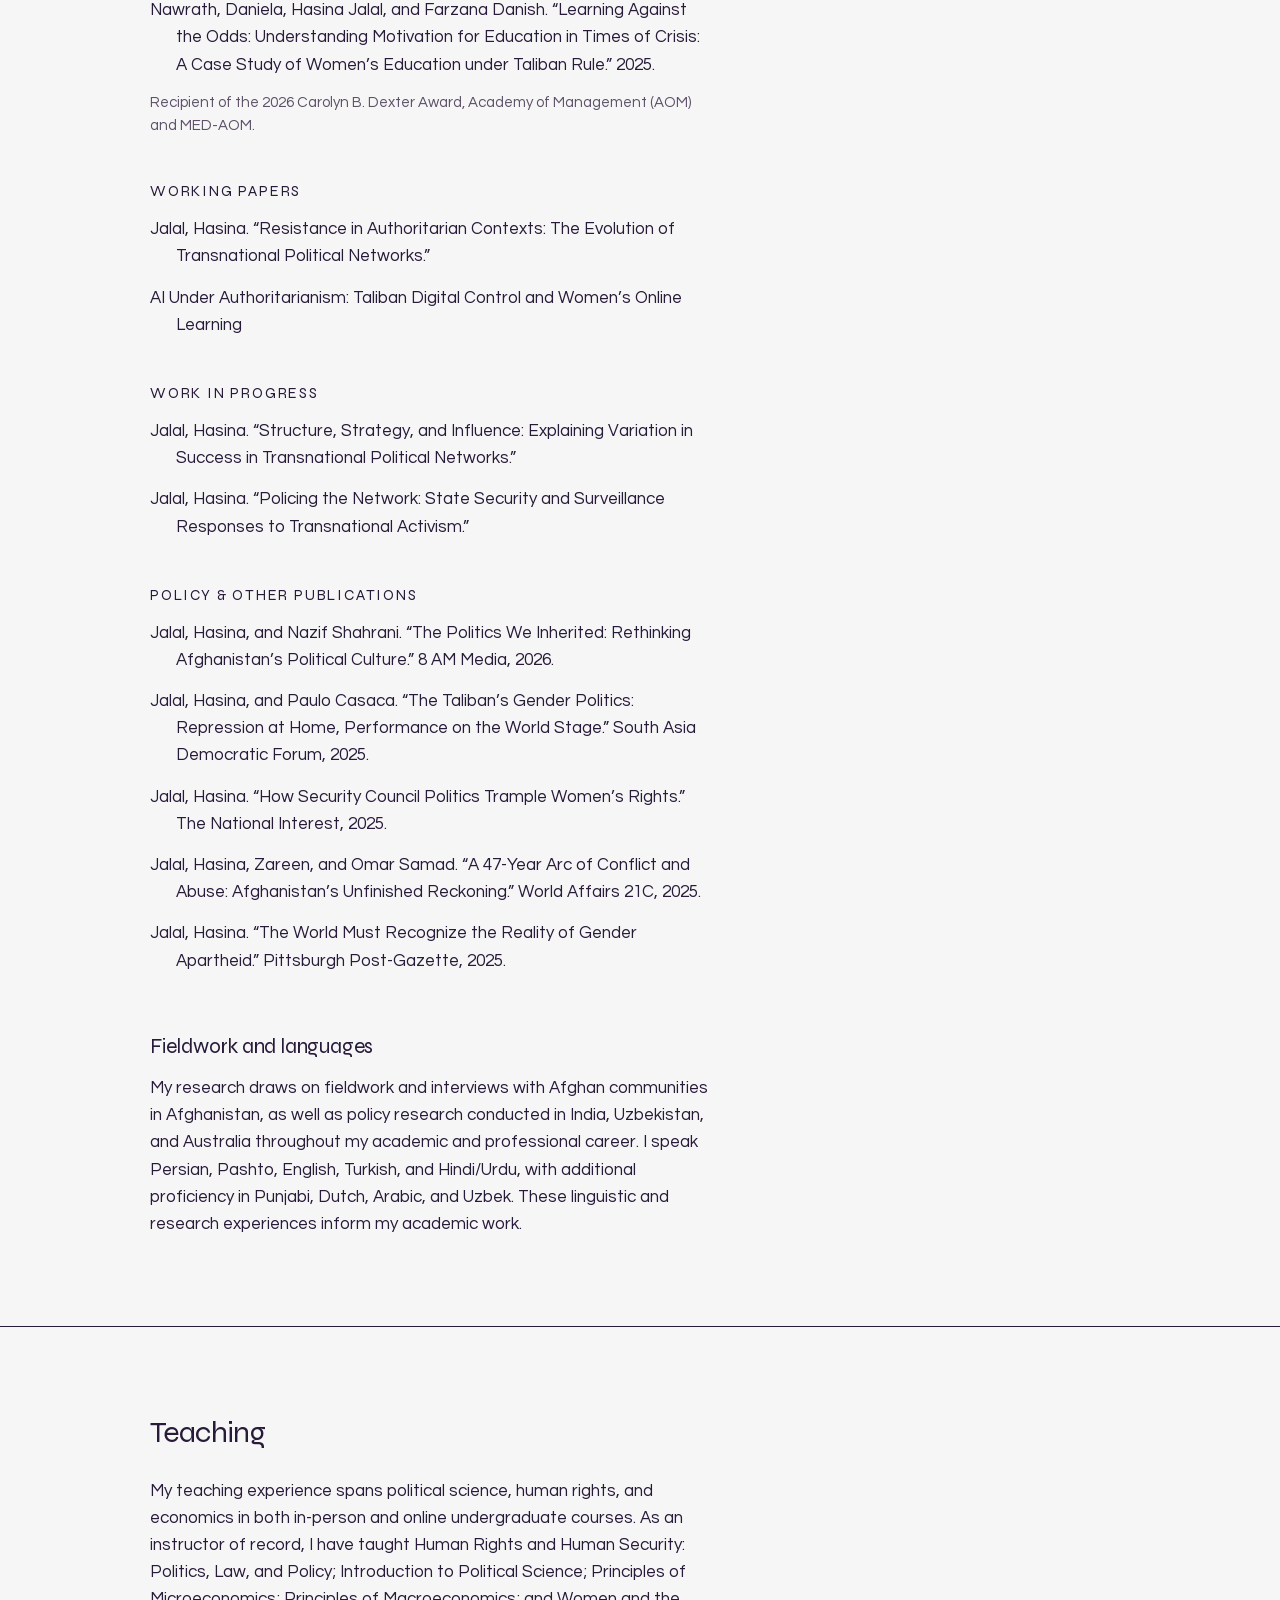
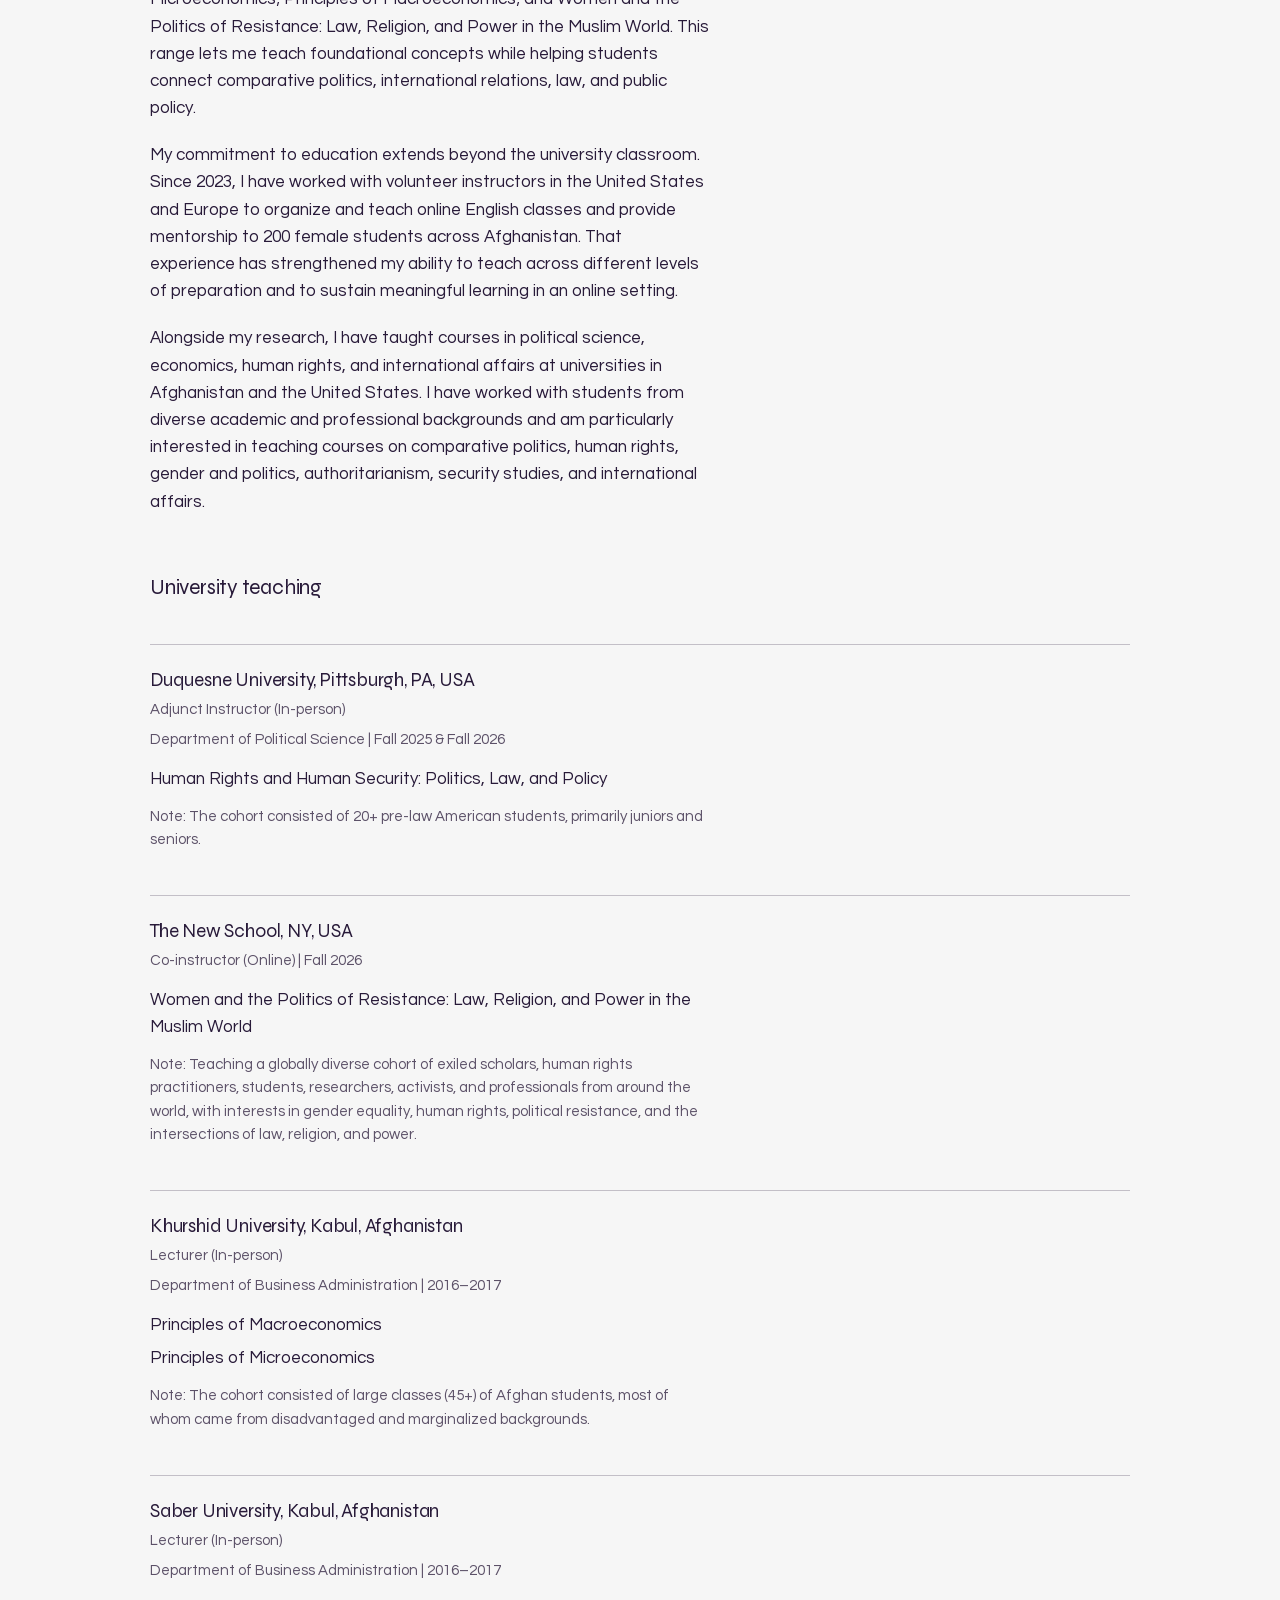
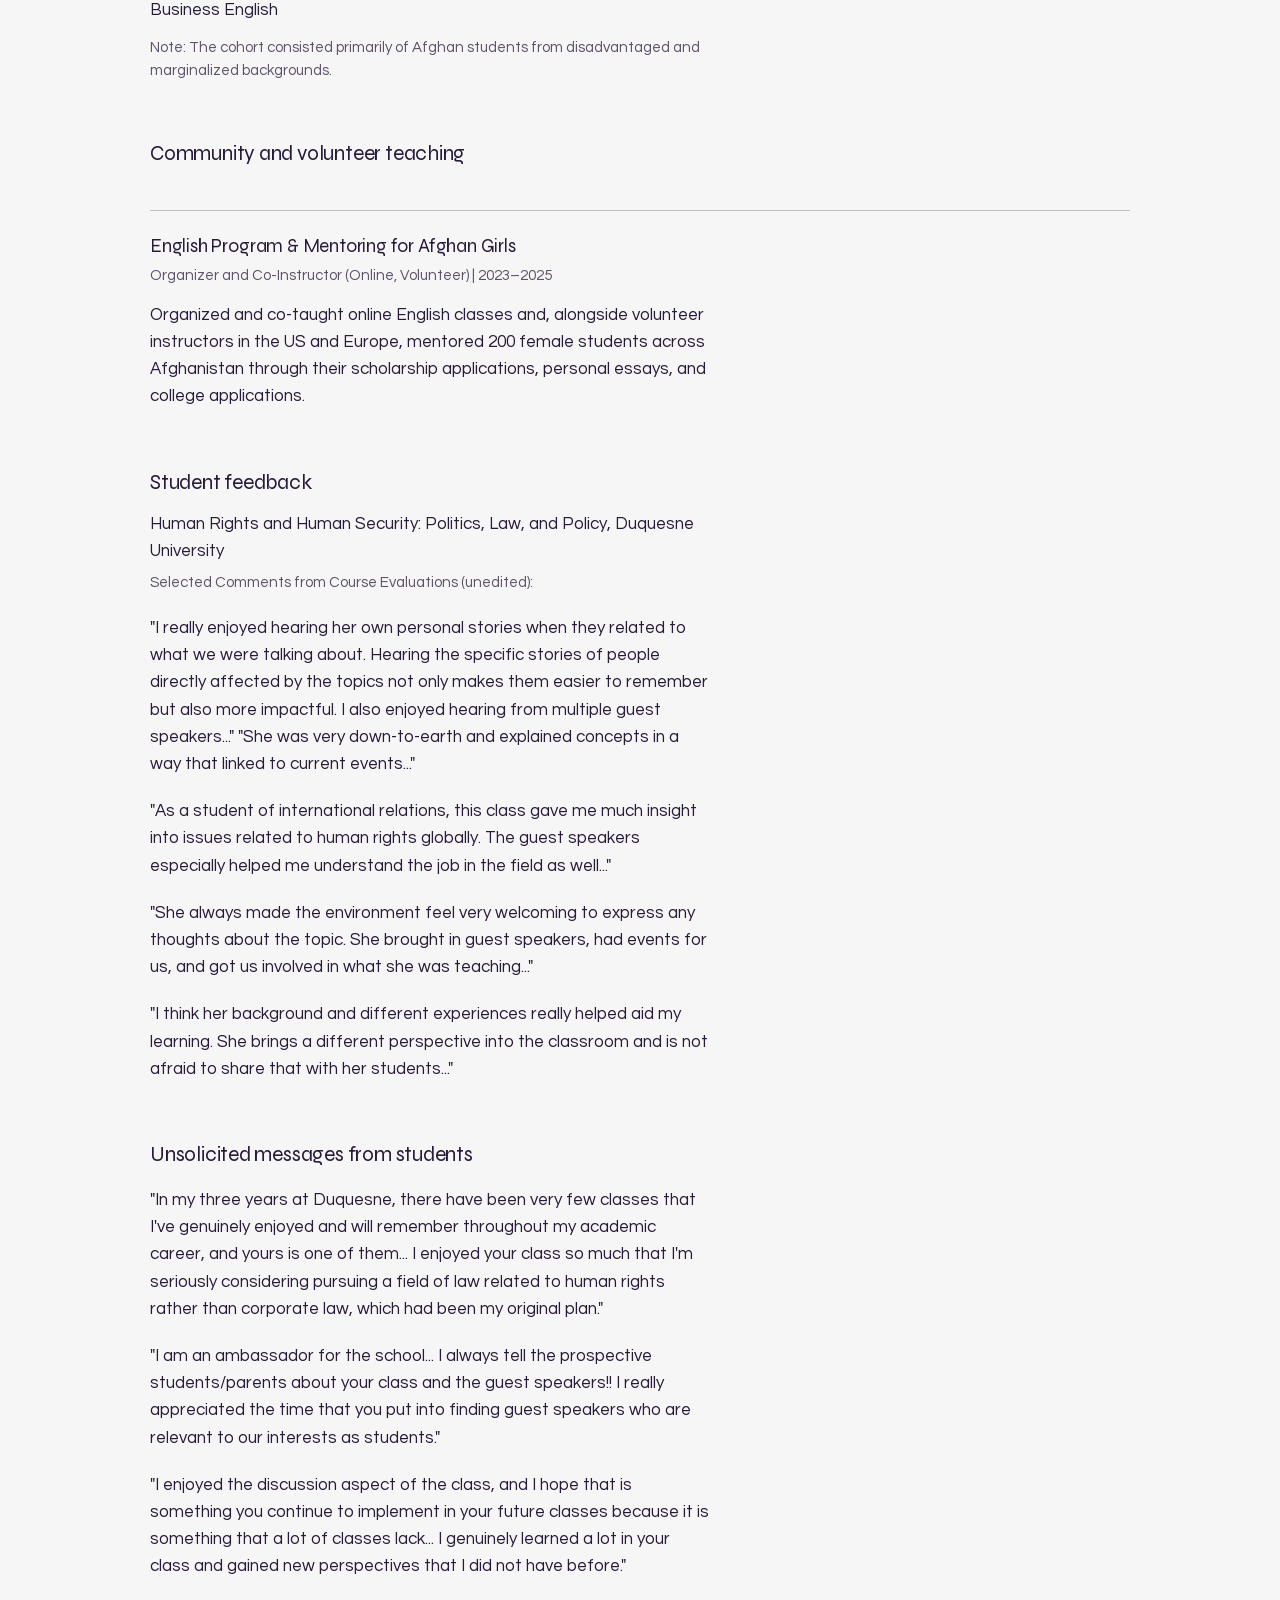
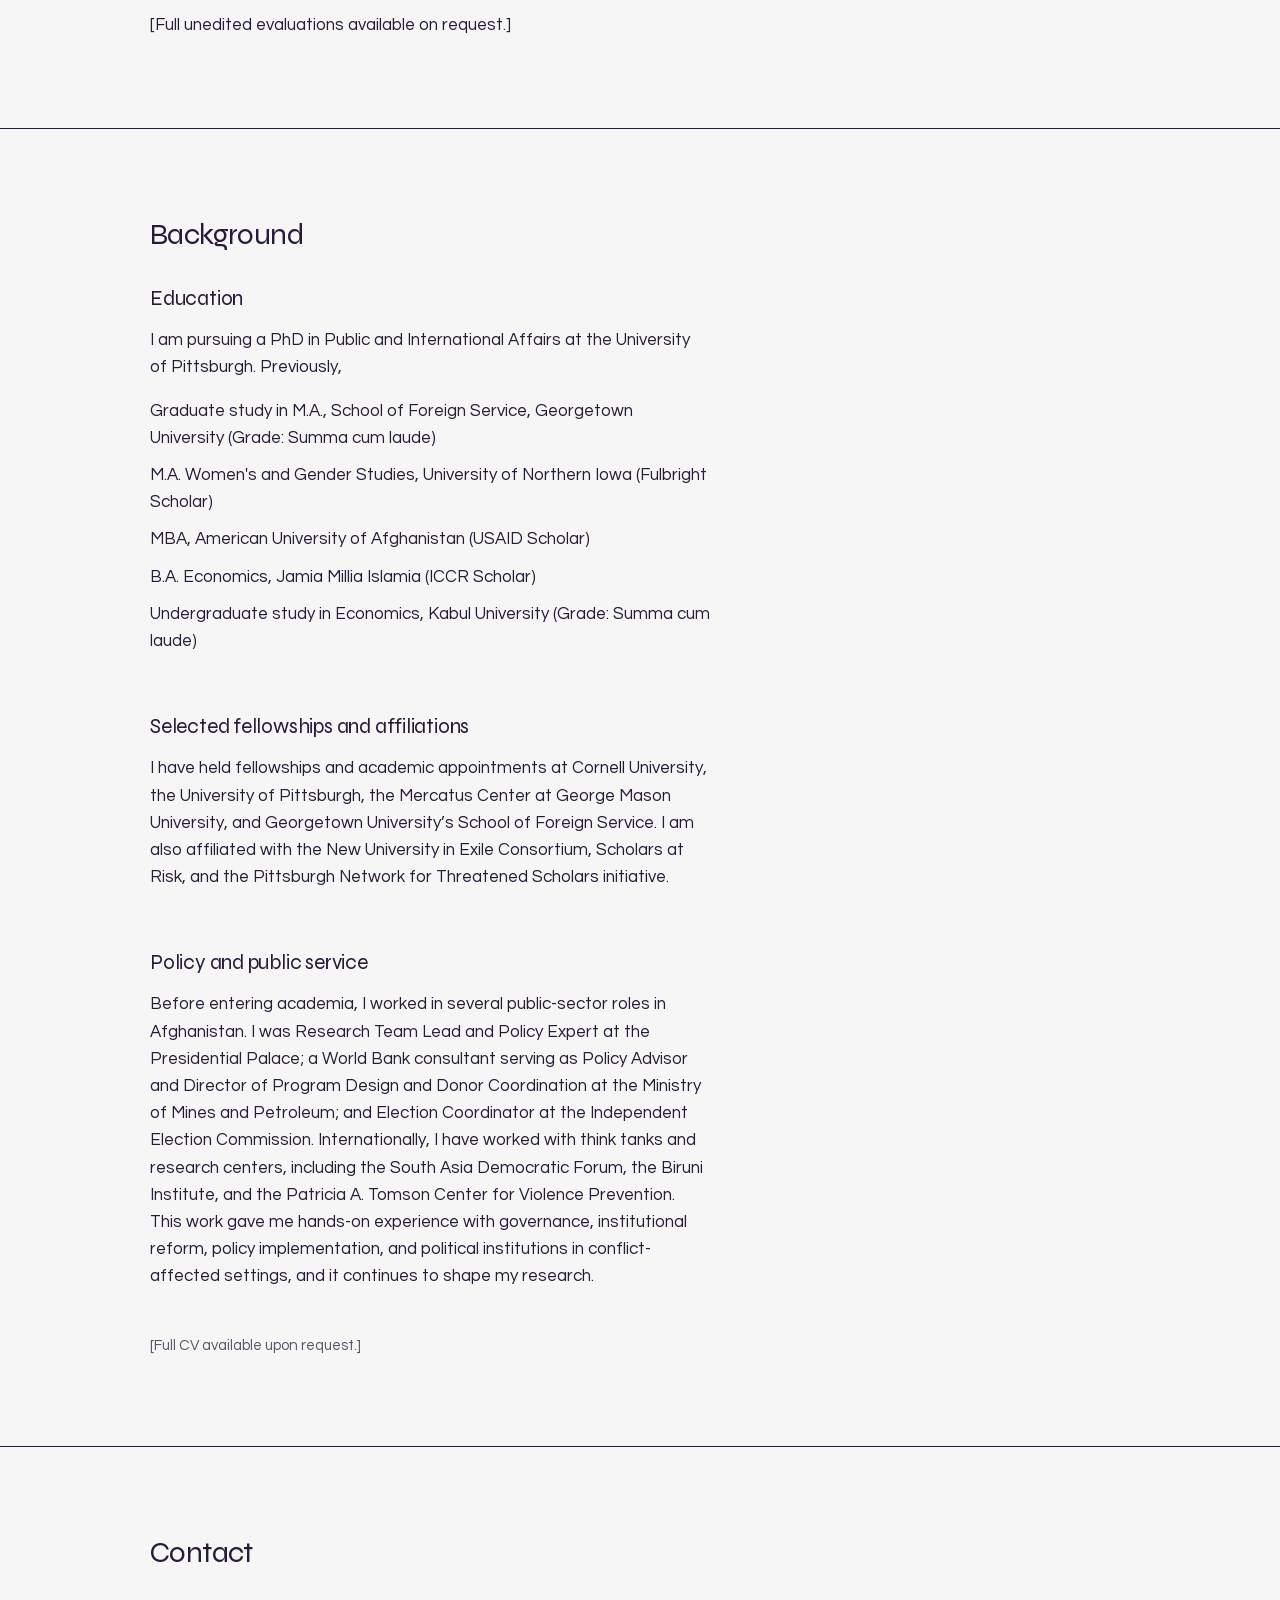
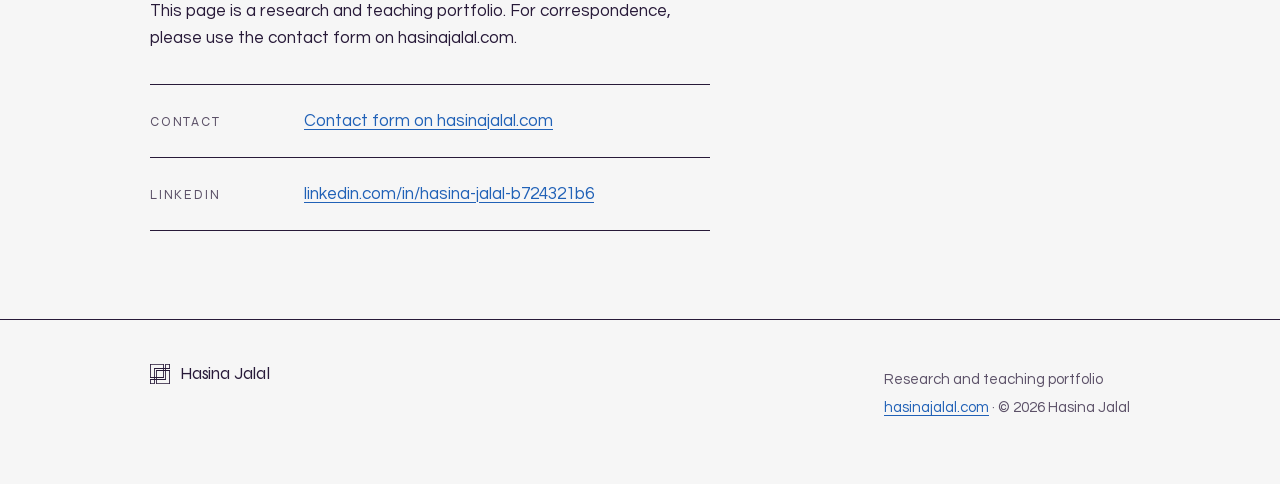
==== commit 709b210e: "Update index.html Update background section" ====
--- a/index.html
+++ b/index.html
@@ -297,7 +297,7 @@
 
       <div class="group">
         <h3 class="group__title">Policy and public service</h3>
-        <p>Before entering academia, I worked in several public-sector roles in Afghanistan. I served as Research Team Lead and Policy Expert at the Presidential Palace of Afghanistan; Policy Advisor and Director of Program Design and Donor Coordination at the Ministry of Mines and Petroleum; and Election Coordinator at the Independent Election Commission of Afghanistan. These experiences provided practical exposure to governance, institutional reform, policy implementation, and political institutions in a conflict-affected setting and continue to shape my research interests.</p>
+        <p>Before entering academia, I worked in several public-sector roles in Afghanistan. I was Research Team Lead and Policy Expert at the Presidential Palace; a World Bank consultant serving as Policy Advisor and Director of Program Design and Donor Coordination at the Ministry of Mines and Petroleum; and Election Coordinator at the Independent Election Commission. Internationally, I have worked with think tanks and research centers, including the South Asia Democratic Forum, the Biruni Institute, and the Patricia A. Tomson Center for Violence Prevention. This work gave me hands-on experience with governance, institutional reform, policy implementation, and political institutions in conflict-affected settings, and it continues to shape my research.</p>
       </div>
 
       <p class="cv-note">[Full CV available upon request.]</p>
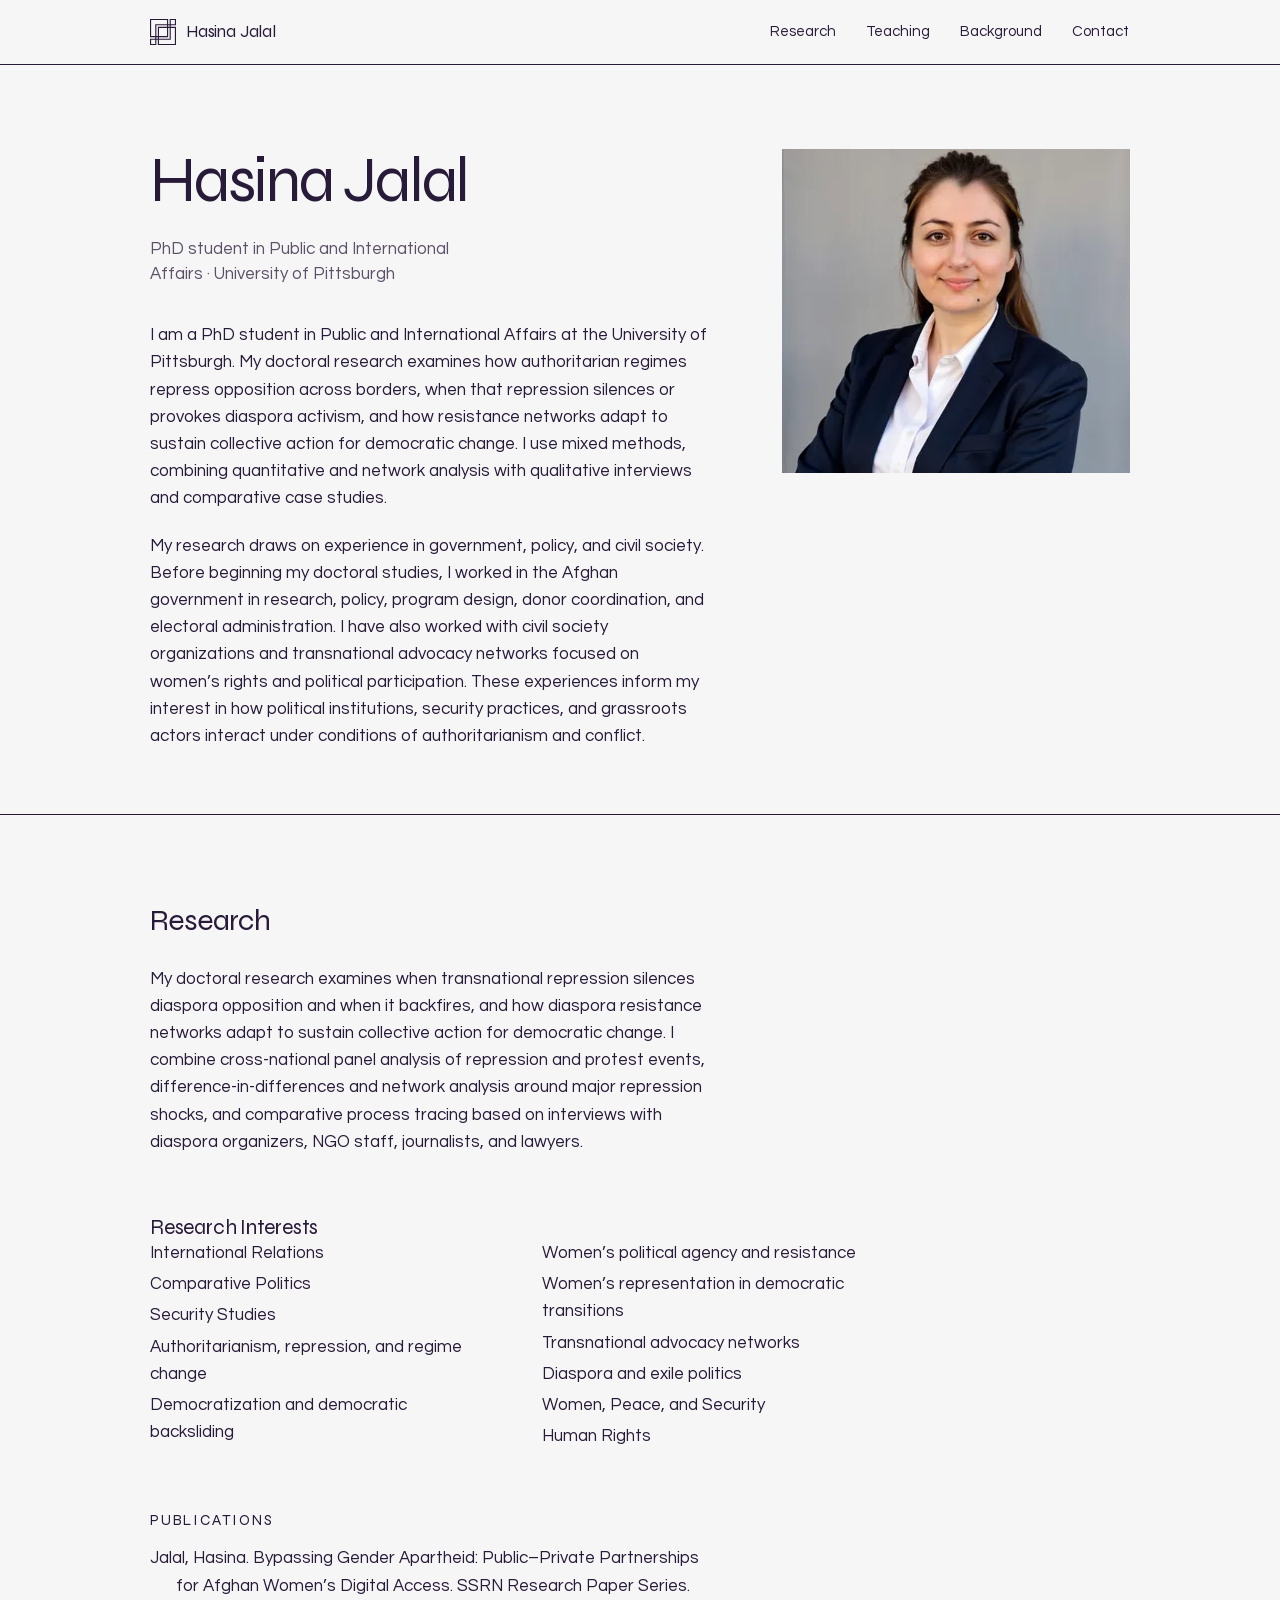
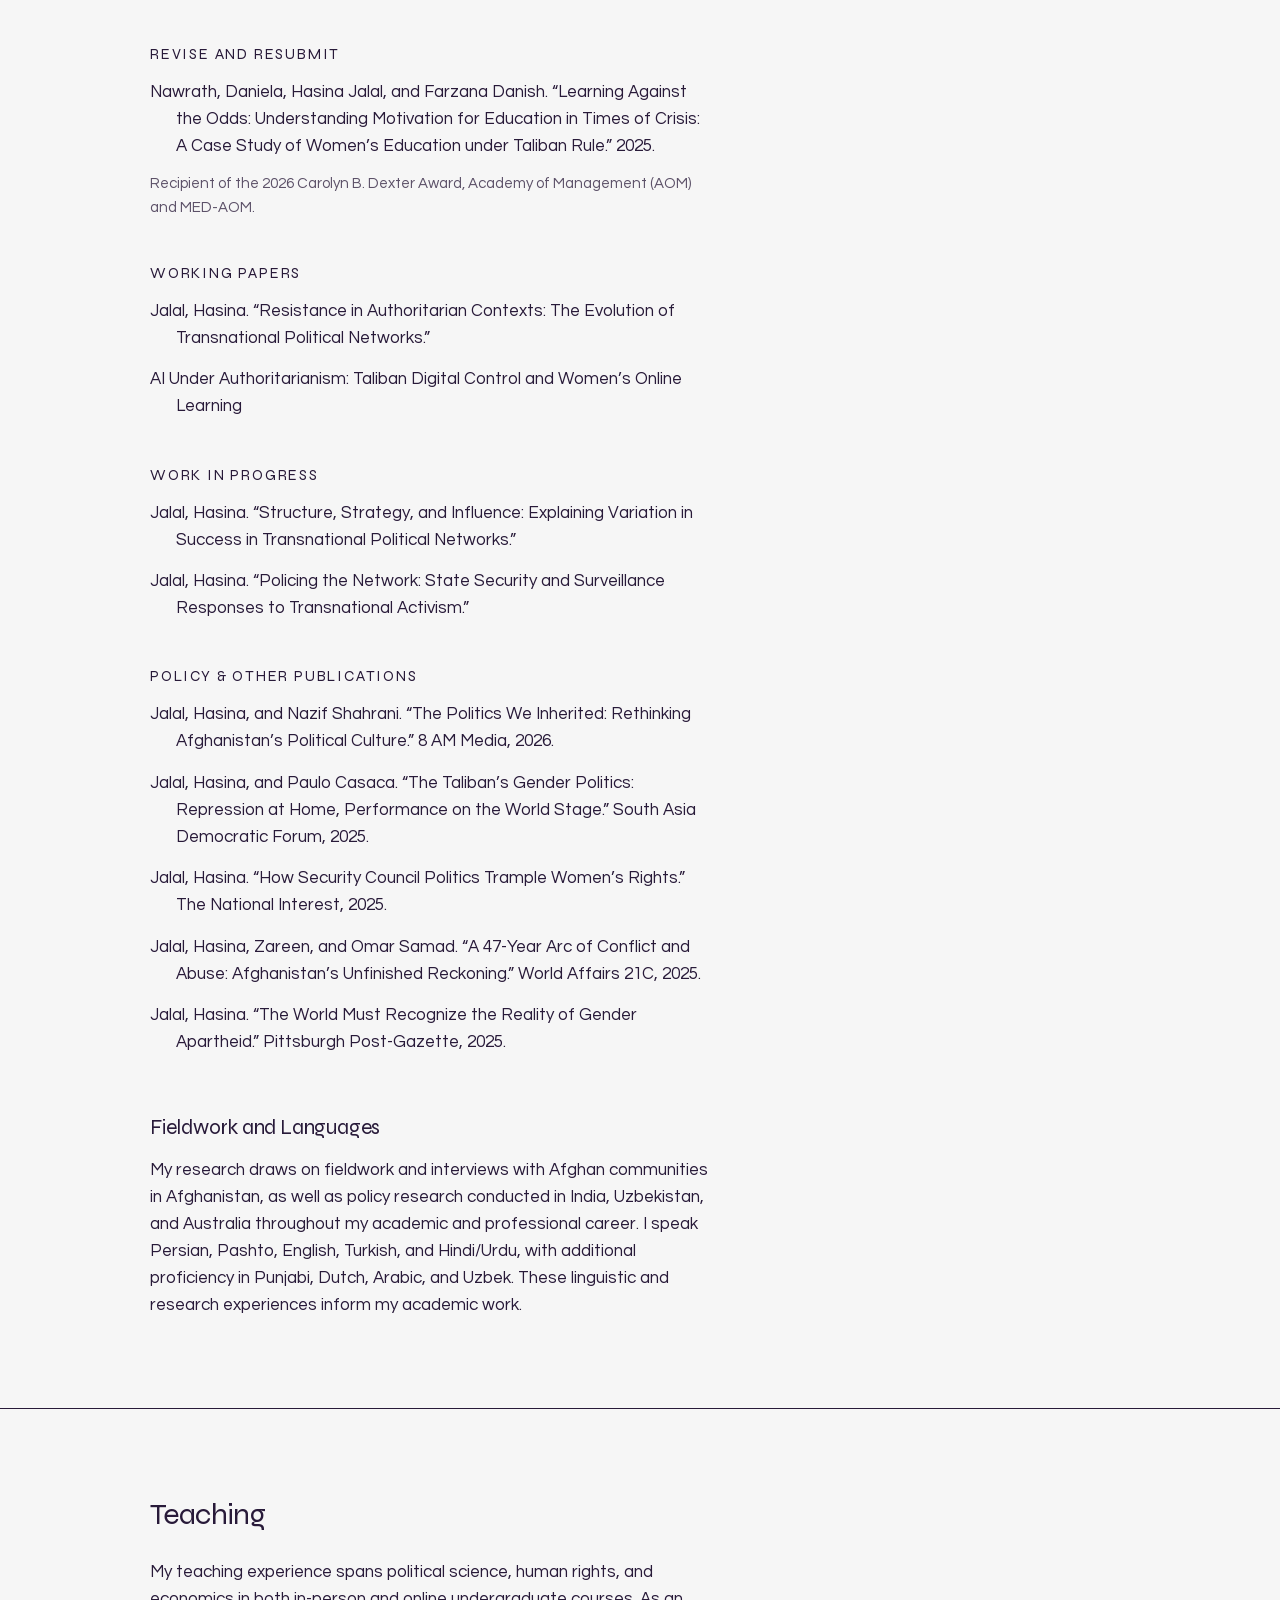
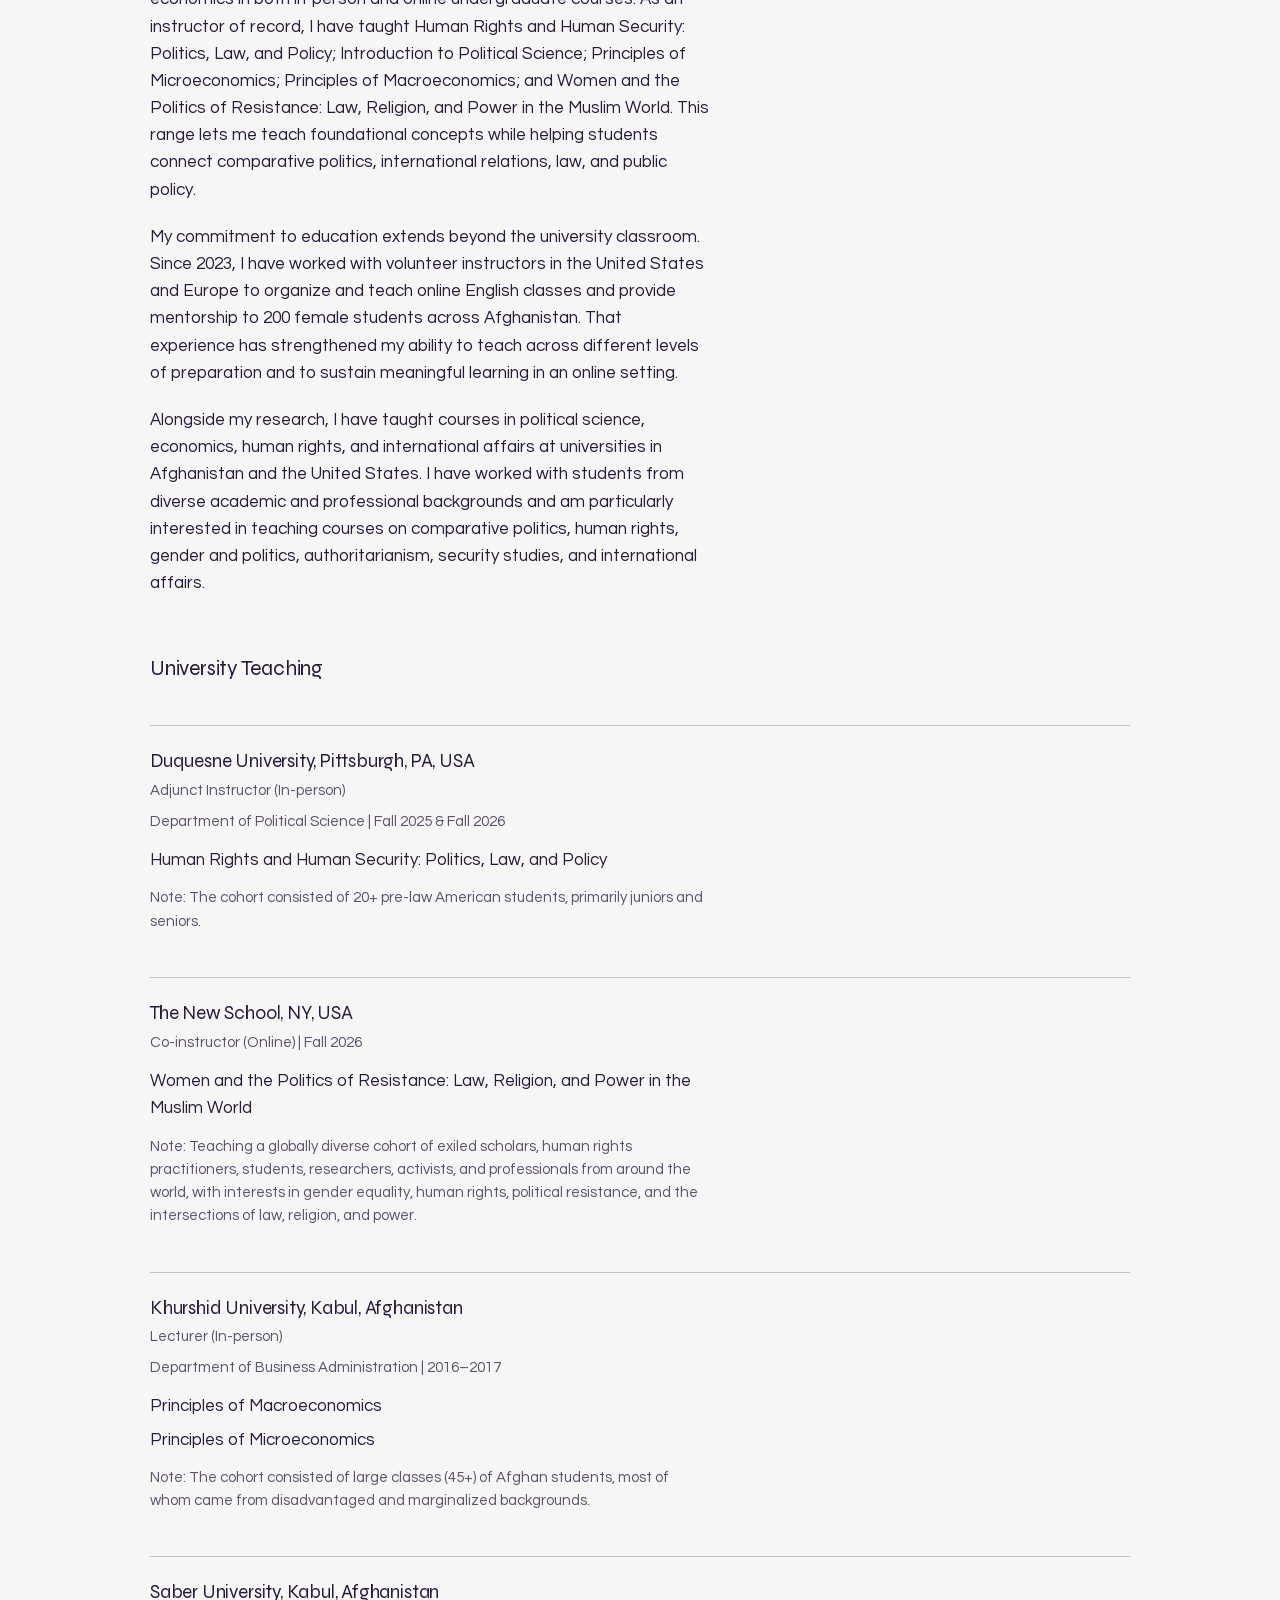
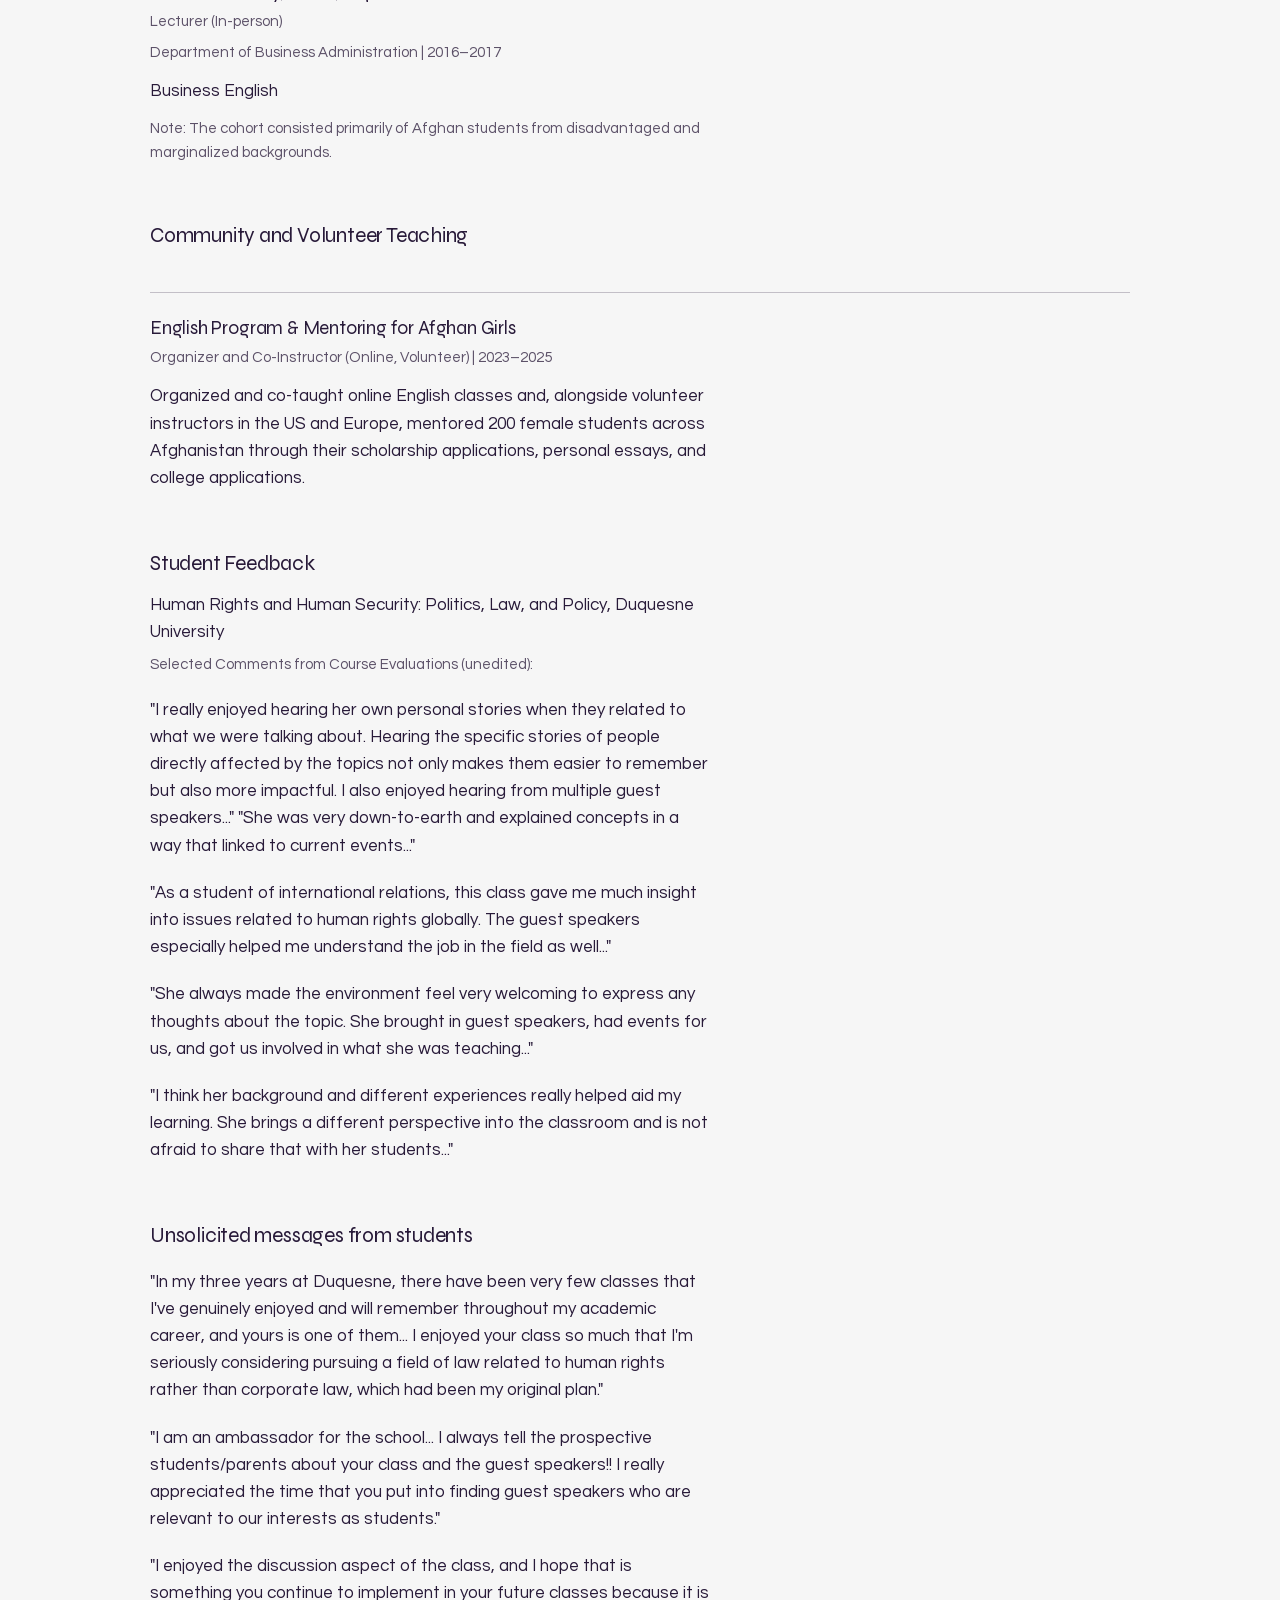
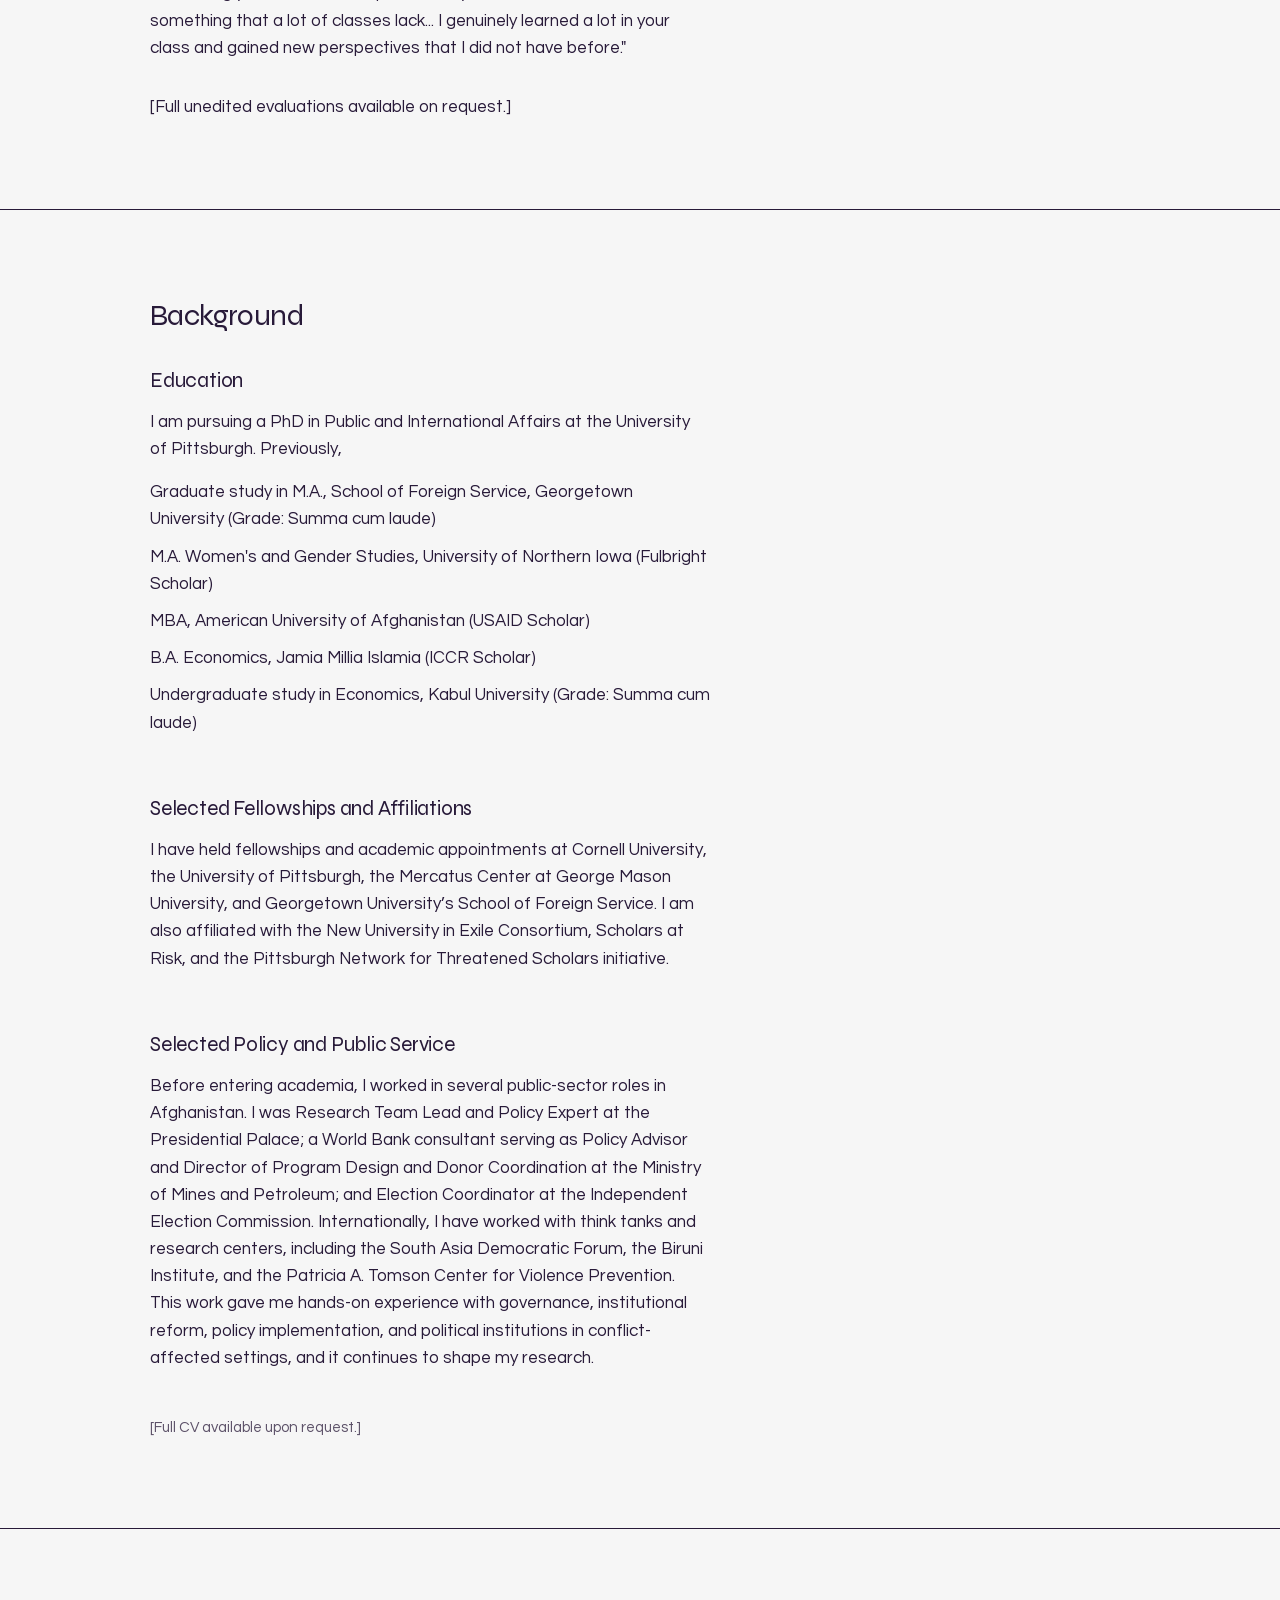
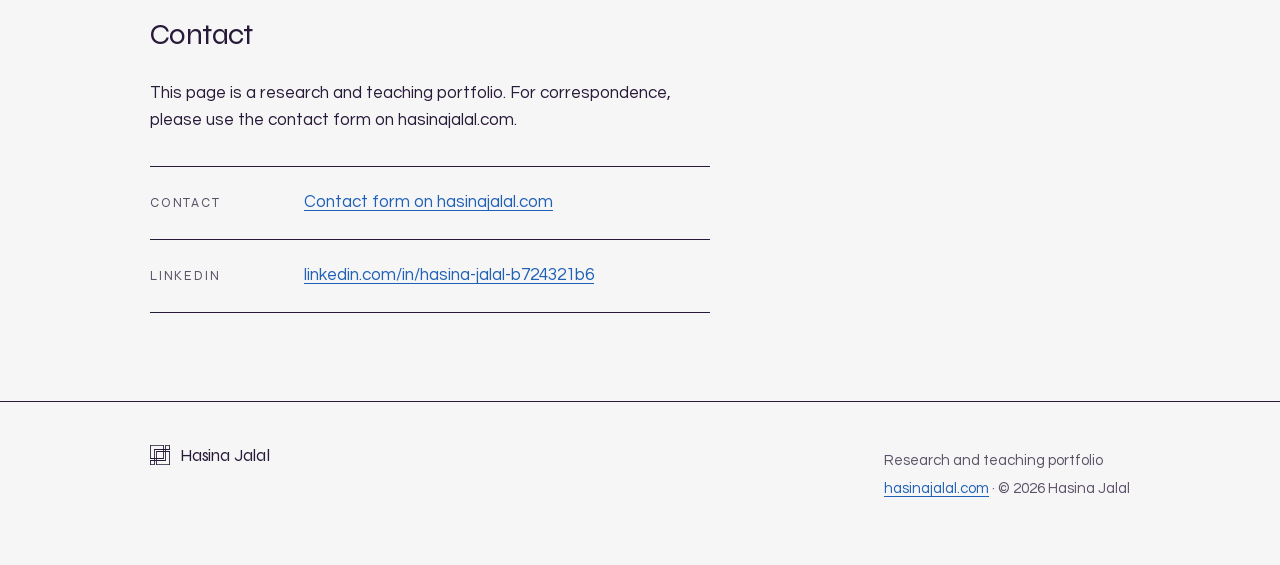
==== commit feac67e8: "Update index.html updates" ====
--- a/index.html
+++ b/index.html
@@ -91,7 +91,7 @@
     </figure>
 
     <div class="hero__body">
-      <p>I am a PhD student in Public and International Affairs at the University of Pittsburgh. My research examines women’s political agency under authoritarian rule, with particular attention to authoritarian governance, repression, and transnational political networks. My current work focuses on Afghanistan and Iran and draws on comparative perspectives from other conflict-affected and authoritarian contexts.</p>
+      <p>I am a PhD student in Public and International Affairs at the University of Pittsburgh. My doctoral research examines how authoritarian regimes repress opposition across borders, when that repression silences or provokes diaspora activism, and how resistance networks adapt to sustain collective action for democratic change. I use mixed methods, combining quantitative and network analysis with qualitative interviews and comparative case studies.</p>
       <p>My research draws on experience in government, policy, and civil society. Before beginning my doctoral studies, I worked in the Afghan government in research, policy, program design, donor coordination, and electoral administration. I have also worked with civil society organizations and transnational advocacy networks focused on women’s rights and political participation. These experiences inform my interest in how political institutions, security practices, and grassroots actors interact under conditions of authoritarianism and conflict.</p>
     </div>
   </section>
@@ -100,10 +100,10 @@
     <div class="band">
       <h2 class="section__title" id="research-title">Research</h2>
 
-      <p class="section__lead">My doctoral research examines how women’s political networks form, adapt, and mobilize under authoritarian repression. I use qualitative and mixed-methods approaches, including elite and grassroots interviews, archival and policy analysis, survey experiments, and computational approaches to the study of political networks and digital activism.</p>
-
-      <div class="group">
-        <h3 class="group__title">Research interests</h3>
+      <p class="section__lead">My doctoral research examines when transnational repression silences diaspora opposition and when it backfires, and how diaspora resistance networks adapt to sustain collective action for democratic change. I combine cross-national panel analysis of repression and protest events, difference-in-differences and network analysis around major repression shocks, and comparative process tracing based on interviews with diaspora organizers, NGO staff, journalists, and lawyers.</p>
+
+      <div class="group">
+        <h3 class="group__title">Research Interests</h3>
         <ul class="interests" role="list">
           <li>International Relations</li>
           <li>Comparative Politics</li>
@@ -162,7 +162,7 @@
       </div>
 
       <div class="group">
-        <h3 class="group__title">Fieldwork and languages</h3>
+        <h3 class="group__title">Fieldwork and Languages</h3>
         <p>My research draws on fieldwork and interviews with Afghan communities in Afghanistan, as well as policy research conducted in India, Uzbekistan, and Australia throughout my academic and professional career. I speak Persian, Pashto, English, Turkish, and Hindi/Urdu, with additional proficiency in Punjabi, Dutch, Arabic, and Uzbek. These linguistic and research experiences inform my academic work.</p>
       </div>
     </div>
@@ -179,7 +179,7 @@
       </div>
 
       <div class="group">
-        <h3 class="group__title">University teaching</h3>
+        <h3 class="group__title">University Teaching</h3>
 
         <div class="teaching-entry">
           <h4 class="teaching-entry__title">Duquesne University, Pittsburgh, PA, USA</h4>
@@ -223,7 +223,7 @@
       </div>
 
       <div class="group">
-        <h3 class="group__title">Community and volunteer teaching</h3>
+        <h3 class="group__title">Community and Volunteer Teaching</h3>
 
         <div class="teaching-entry">
           <h4 class="teaching-entry__title">English Program &amp; Mentoring for Afghan Girls</h4>
@@ -233,7 +233,7 @@
       </div>
 
       <div class="group">
-        <h3 class="group__title">Student feedback</h3>
+        <h3 class="group__title">Student Feedback</h3>
 
         <div class="feedback">
           <p class="feedback__source">Human Rights and Human Security: Politics, Law, and Policy, Duquesne University</p>
@@ -291,12 +291,12 @@
       </div>
 
       <div class="group">
-        <h3 class="group__title">Selected fellowships and affiliations</h3>
+        <h3 class="group__title">Selected Fellowships and Affiliations</h3>
         <p>I have held fellowships and academic appointments at Cornell University, the University of Pittsburgh, the Mercatus Center at George Mason University, and Georgetown University’s School of Foreign Service. I am also affiliated with the New University in Exile Consortium, Scholars at Risk, and the Pittsburgh Network for Threatened Scholars initiative.</p>
       </div>
 
       <div class="group">
-        <h3 class="group__title">Policy and public service</h3>
+        <h3 class="group__title">Selected Policy and Public Service</h3>
         <p>Before entering academia, I worked in several public-sector roles in Afghanistan. I was Research Team Lead and Policy Expert at the Presidential Palace; a World Bank consultant serving as Policy Advisor and Director of Program Design and Donor Coordination at the Ministry of Mines and Petroleum; and Election Coordinator at the Independent Election Commission. Internationally, I have worked with think tanks and research centers, including the South Asia Democratic Forum, the Biruni Institute, and the Patricia A. Tomson Center for Violence Prevention. This work gave me hands-on experience with governance, institutional reform, policy implementation, and political institutions in conflict-affected settings, and it continues to shape my research.</p>
       </div>
 
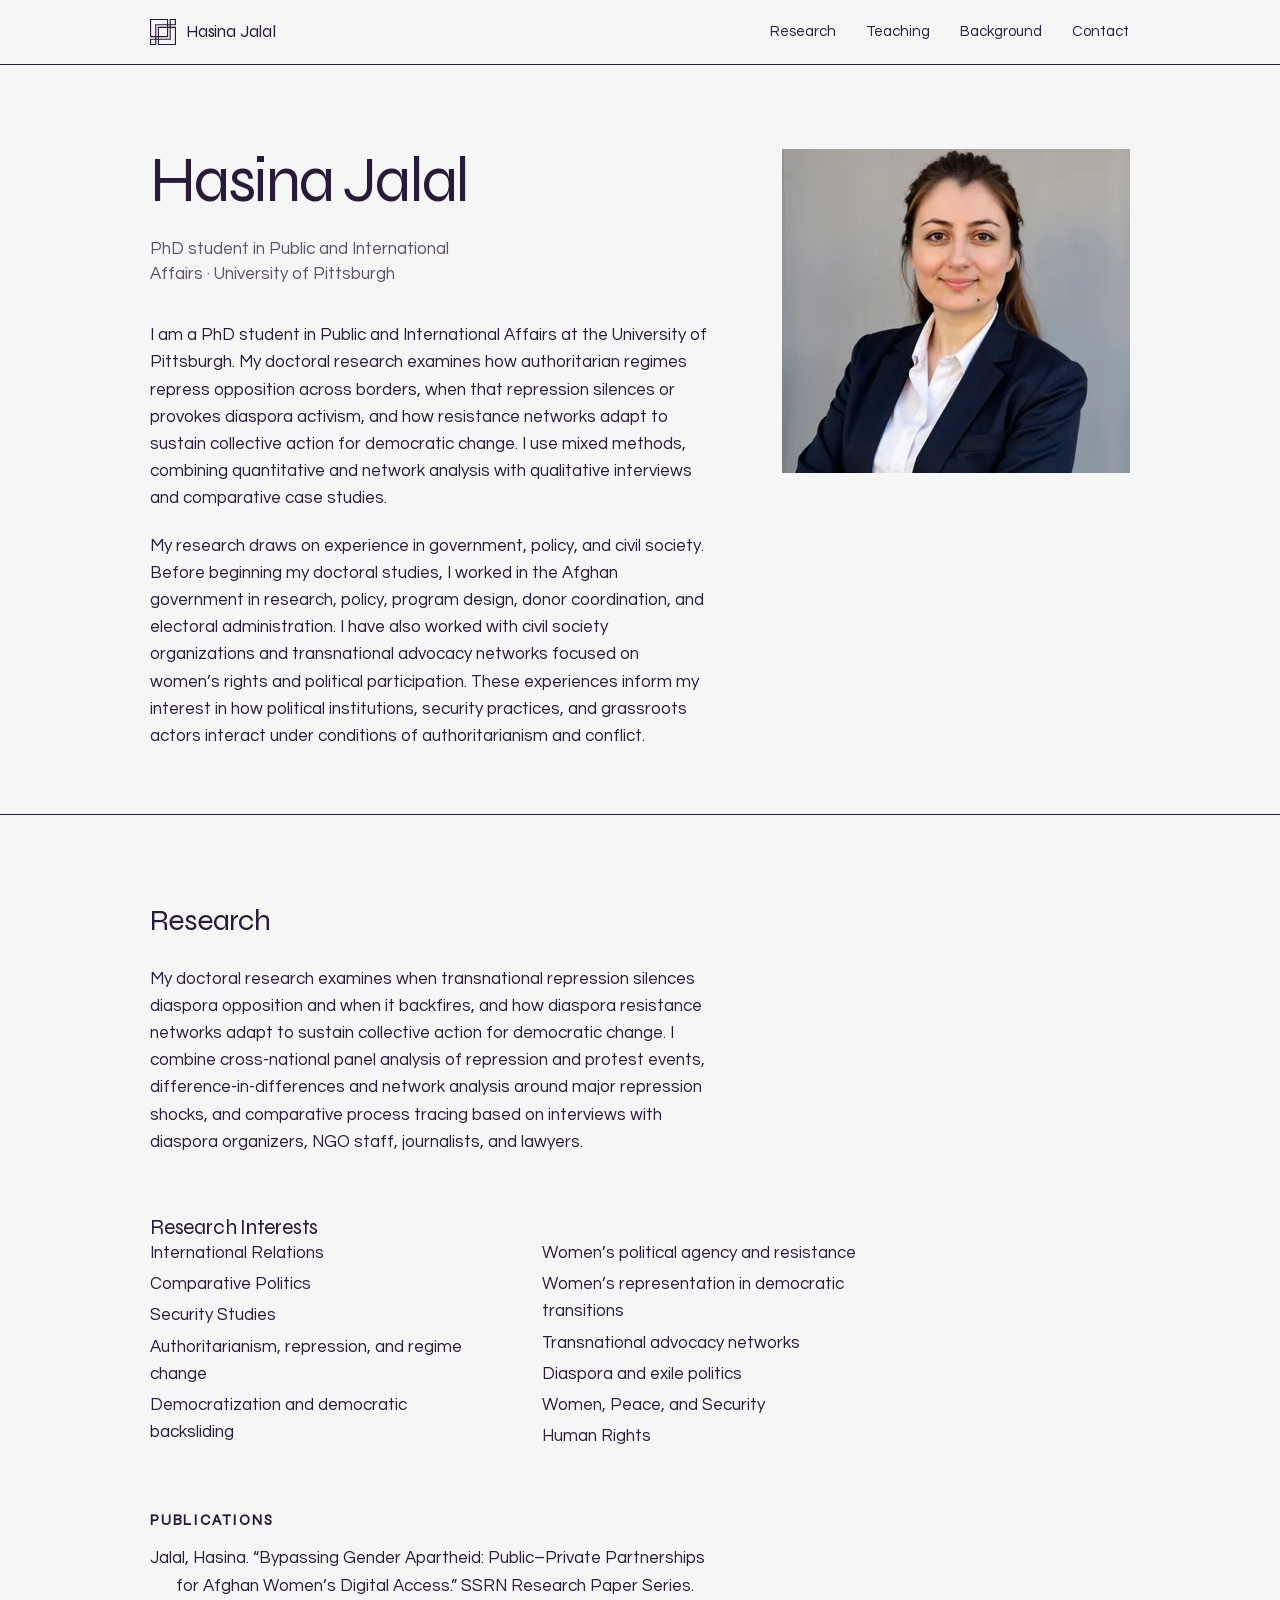
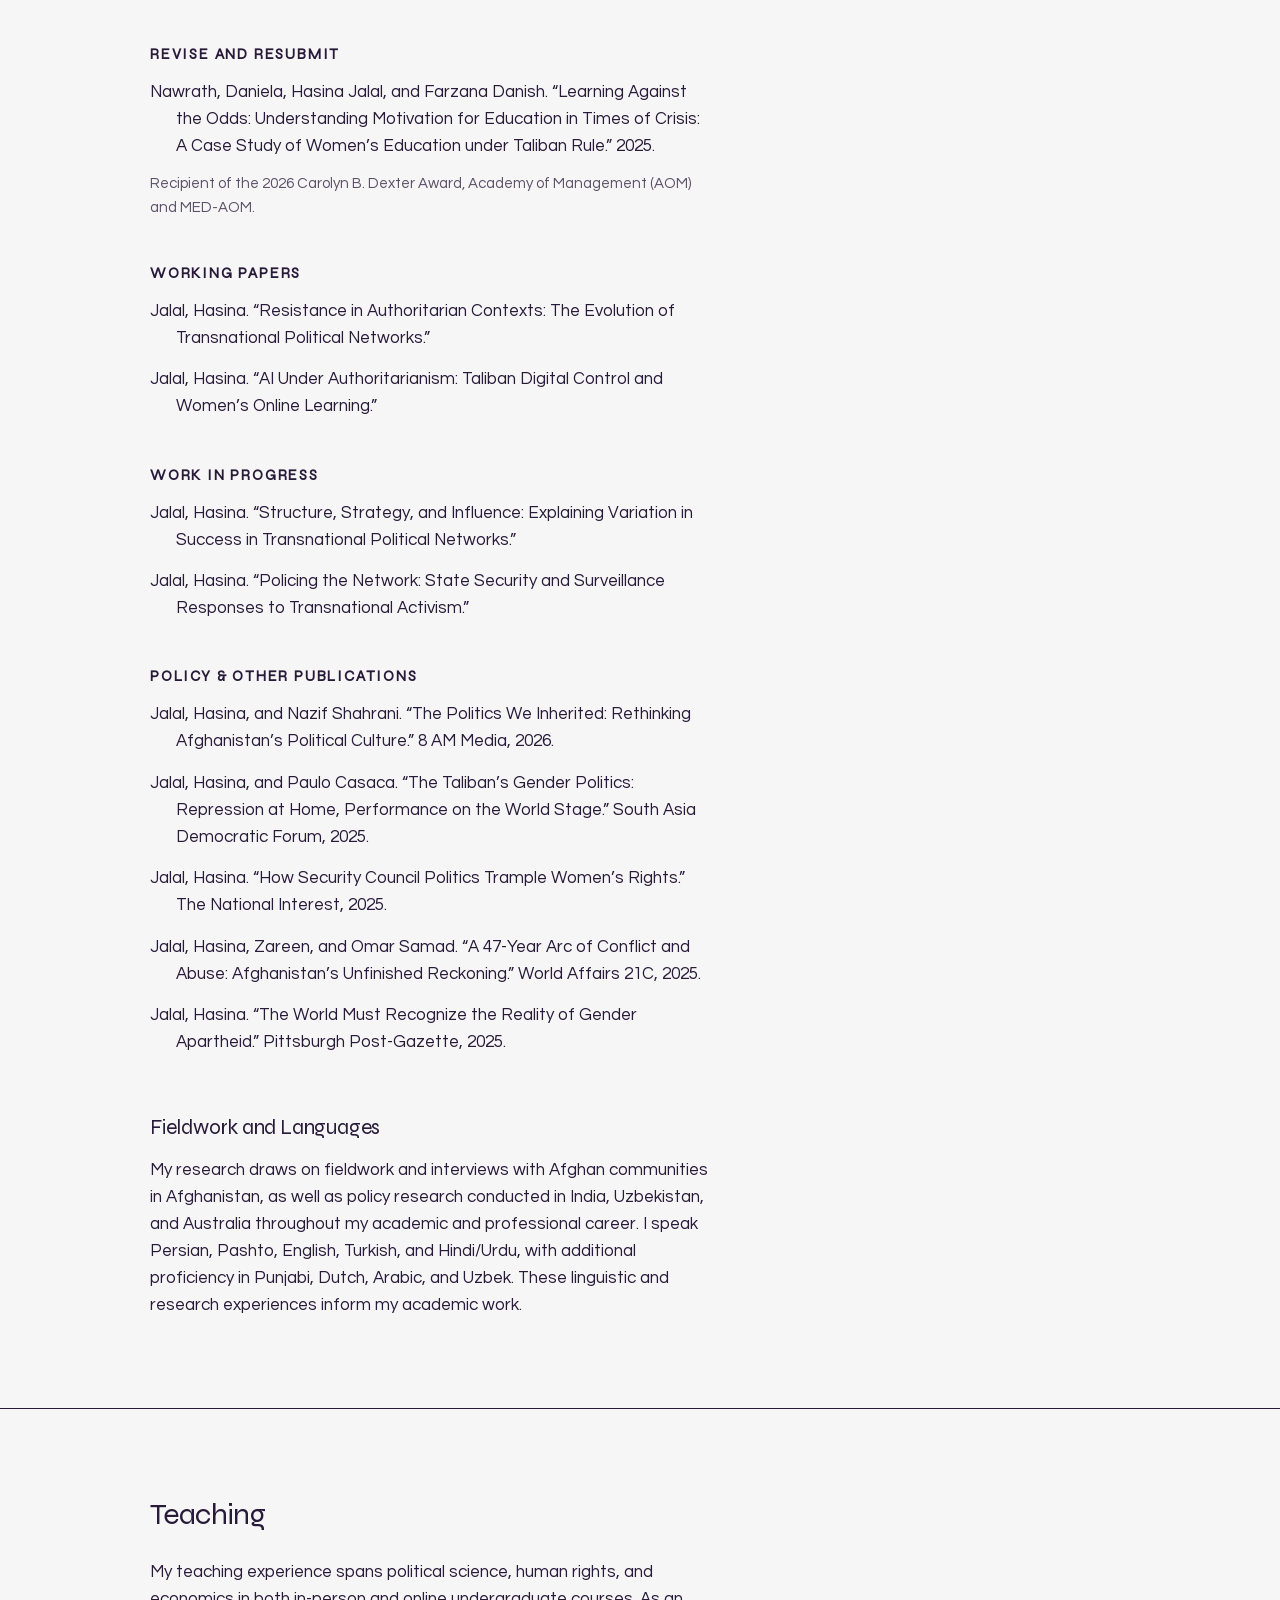
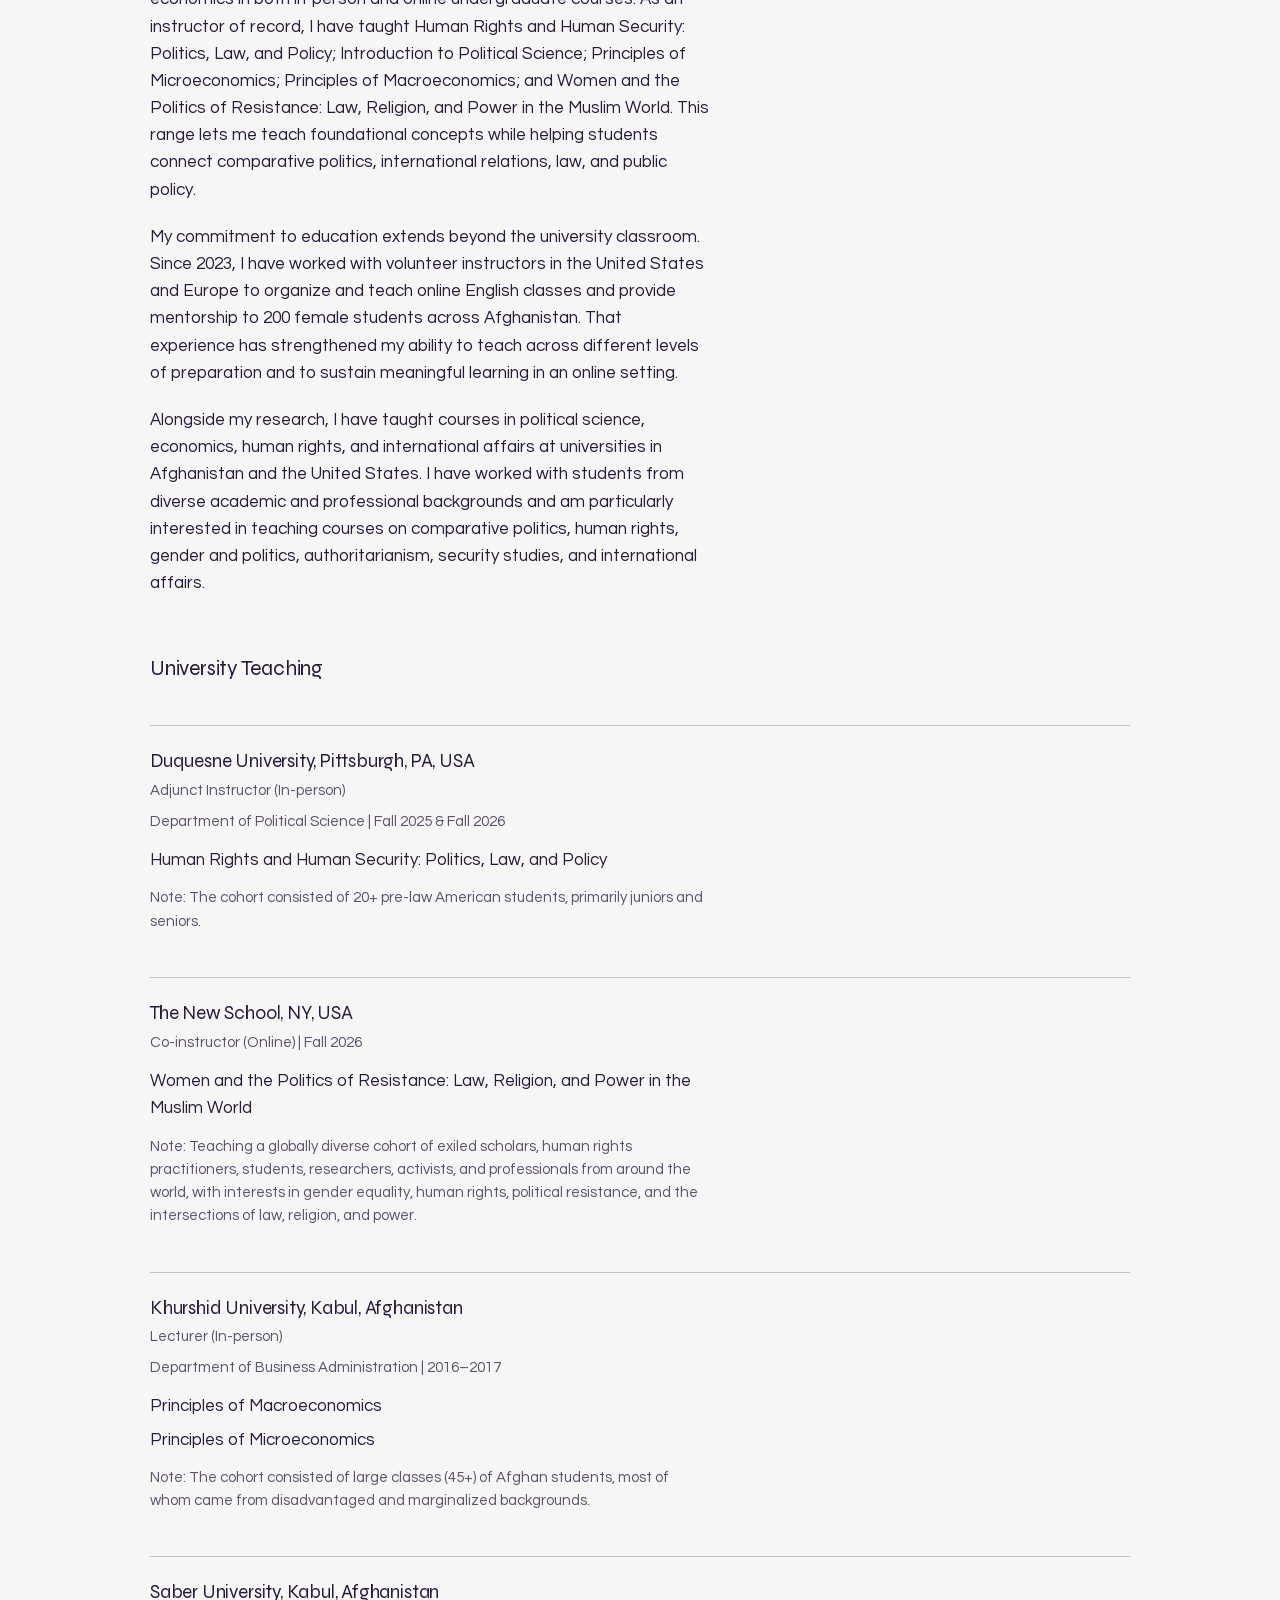
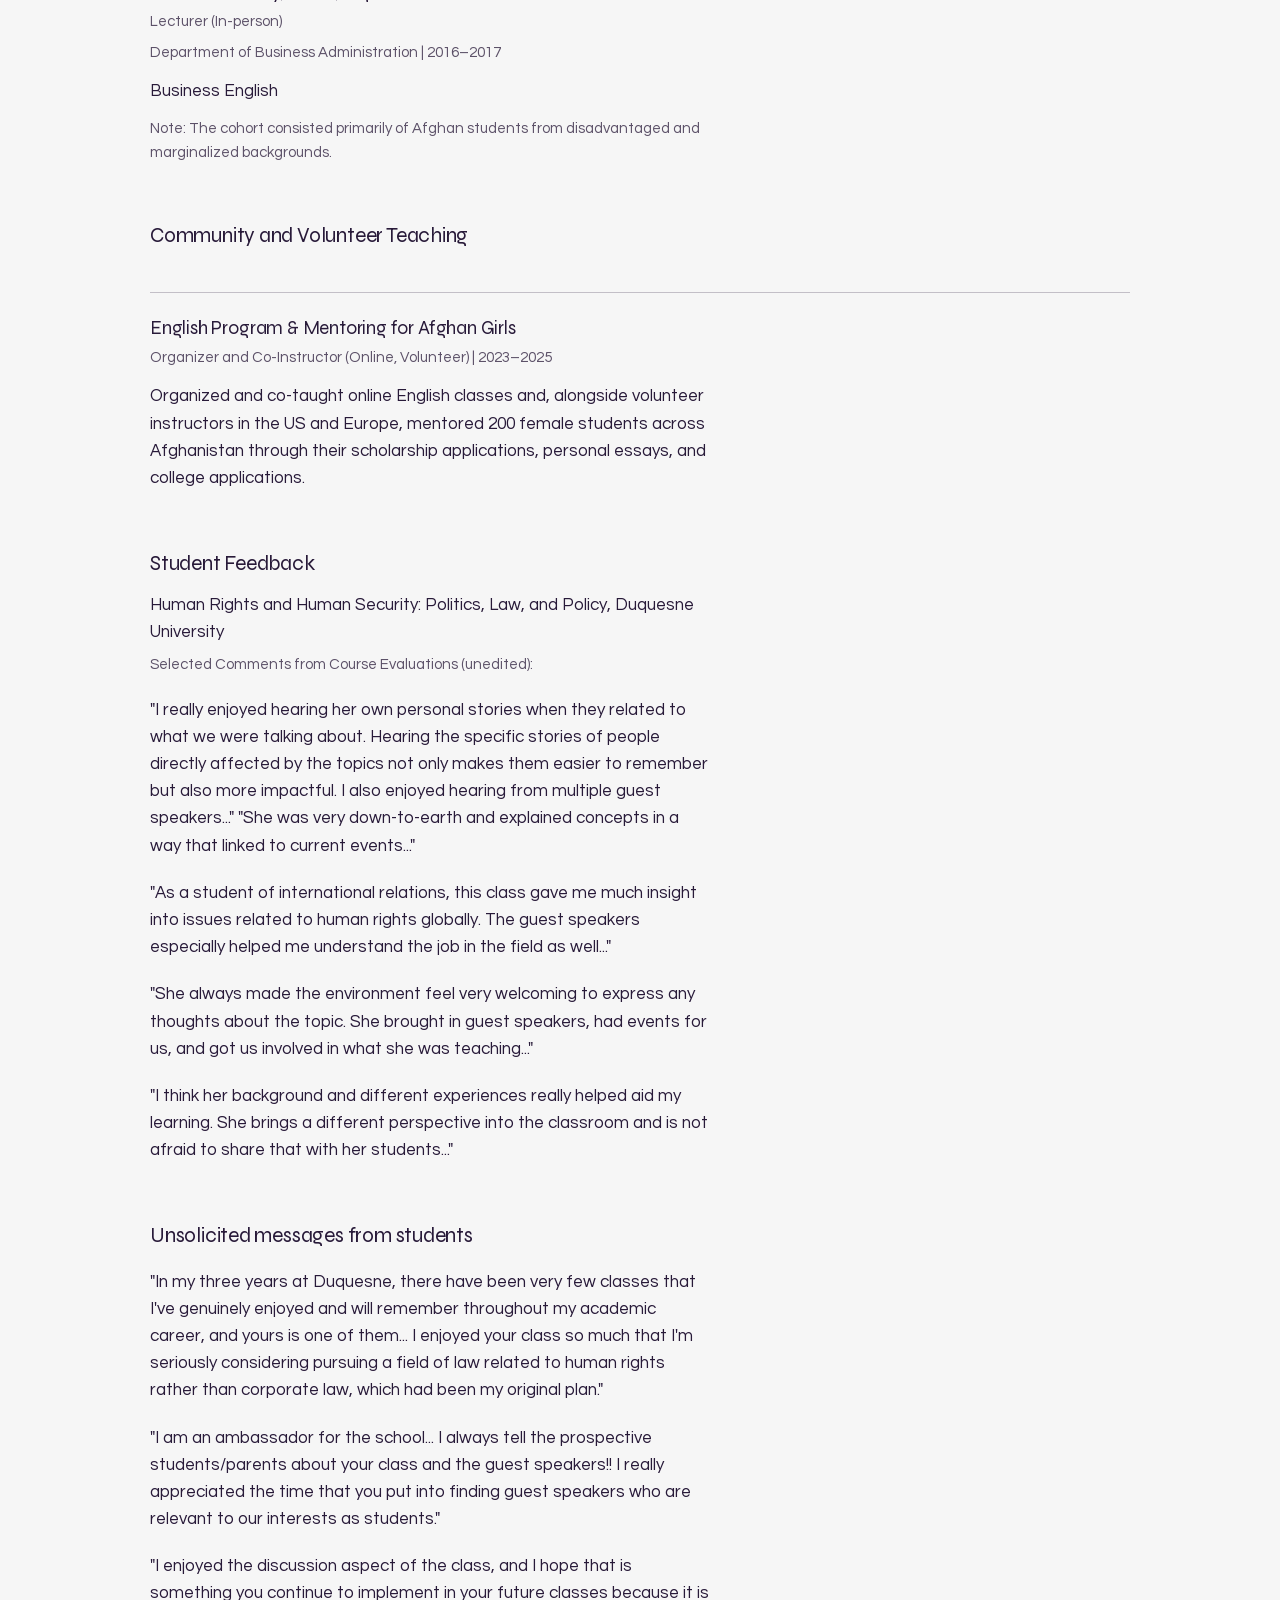
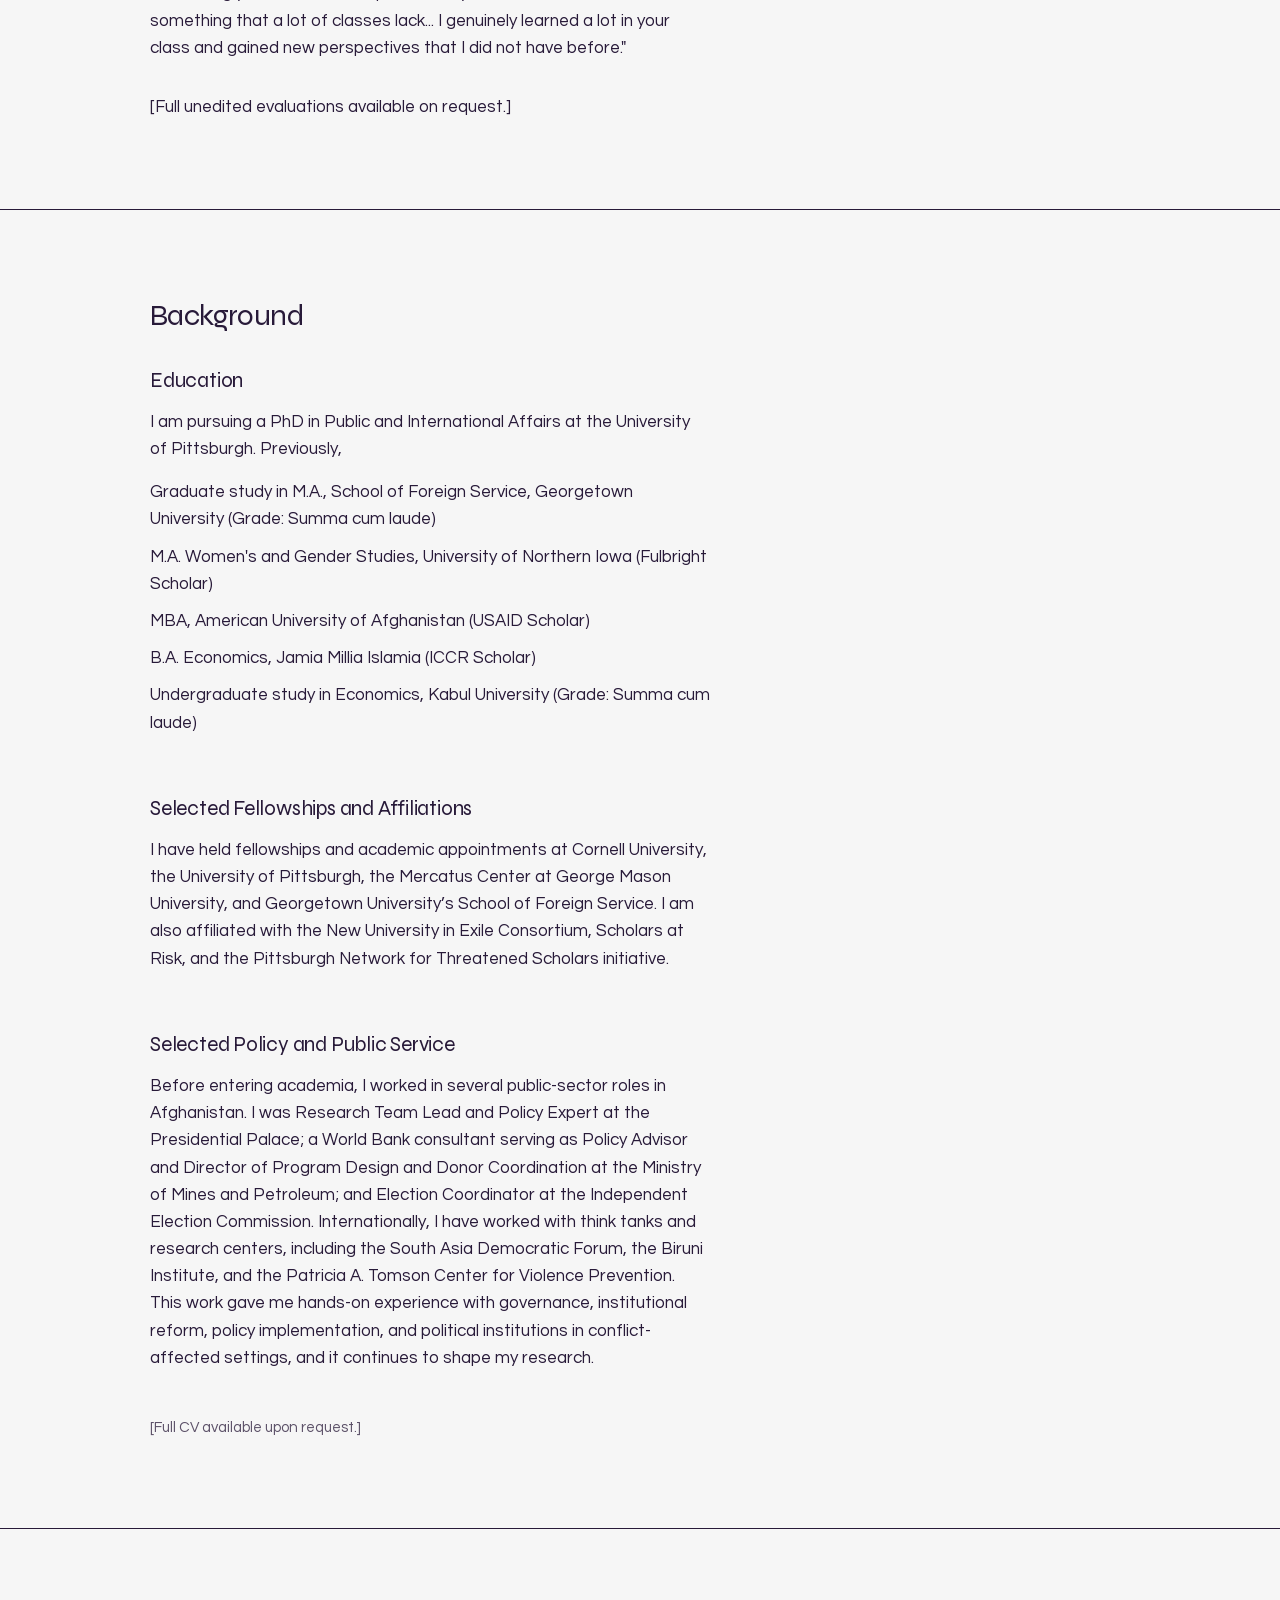
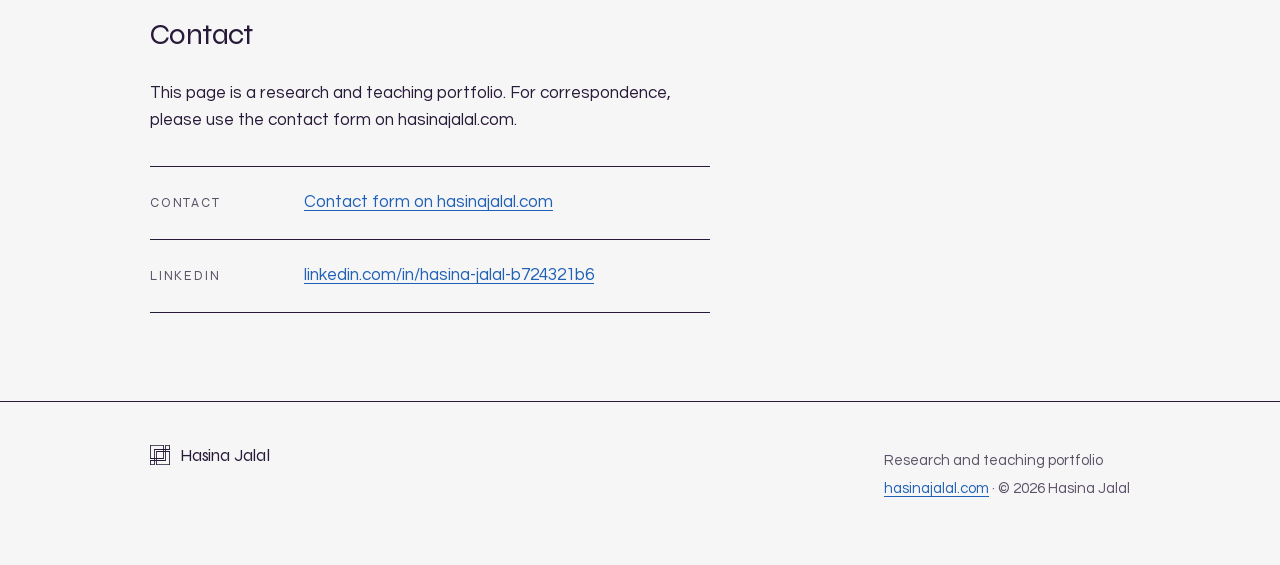
==== commit d0b7adb7: "Update index.html Updates" ====
--- a/index.html
+++ b/index.html
@@ -120,14 +120,14 @@
       </div>
 
       <div class="pub-group">
-        <h3 class="pub-group__label">PUBLICATIONS</h3>
-        <ul class="citations" role="list">
-          <li>Jalal, Hasina. Bypassing Gender Apartheid: Public–Private Partnerships for Afghan Women’s Digital Access. SSRN Research Paper Series.</li>
-        </ul>
-      </div>
-
-      <div class="pub-group">
-        <h3 class="pub-group__label">REVISE AND RESUBMIT</h3>
+              <h3 class="pub-group__label" style="font-weight: 700;">PUBLICATIONS</h3>
+        <ul class="citations" role="list">
+          <li>Jalal, Hasina. “Bypassing Gender Apartheid: Public–Private Partnerships for Afghan Women’s Digital Access.” SSRN Research Paper Series.</li>
+        </ul>
+      </div>
+
+      <div class="pub-group">
+        <h3 class="pub-group__label" style="font-weight: 700;">REVISE AND RESUBMIT</h3>
         <ul class="citations" role="list">
           <li>Nawrath, Daniela, Hasina Jalal, and Farzana Danish. “Learning Against the Odds: Understanding Motivation for Education in Times of Crisis: A Case Study of Women’s Education under Taliban Rule.” 2025.</li>
         </ul>
@@ -135,15 +135,15 @@
       </div>
 
       <div class="pub-group">
-        <h3 class="pub-group__label">WORKING PAPERS</h3>
+        <h3 class="pub-group__label" style="font-weight: 700;">WORKING PAPERS</h3>
         <ul class="citations" role="list">
           <li>Jalal, Hasina. “Resistance in Authoritarian Contexts: The Evolution of Transnational Political Networks.”</li>
-          <li>AI Under Authoritarianism: Taliban Digital Control and Women’s Online Learning</li>
-        </ul>
-      </div>
-
-      <div class="pub-group">
-        <h3 class="pub-group__label">WORK IN PROGRESS</h3>
+          <li>Jalal, Hasina. “AI Under Authoritarianism: Taliban Digital Control and Women’s Online Learning.”</li>
+        </ul>
+      </div>
+
+      <div class="pub-group">
+        <h3 class="pub-group__label" style="font-weight: 700;">WORK IN PROGRESS</h3>
         <ul class="citations" role="list">
           <li>Jalal, Hasina. “Structure, Strategy, and Influence: Explaining Variation in Success in Transnational Political Networks.”</li>
           <li>Jalal, Hasina. “Policing the Network: State Security and Surveillance Responses to Transnational Activism.”</li>
@@ -151,7 +151,7 @@
       </div>
 
       <div class="pub-group">
-        <h3 class="pub-group__label">POLICY &amp; OTHER PUBLICATIONS</h3>
+        <h3 class="pub-group__label" style="font-weight: 700;">POLICY &amp; OTHER PUBLICATIONS</h3>
         <ul class="citations" role="list">
           <li>Jalal, Hasina, and Nazif Shahrani. “The Politics We Inherited: Rethinking Afghanistan’s Political Culture.” 8 AM Media, 2026.</li>
           <li>Jalal, Hasina, and Paulo Casaca. “The Taliban’s Gender Politics: Repression at Home, Performance on the World Stage.” South Asia Democratic Forum, 2025.</li>
